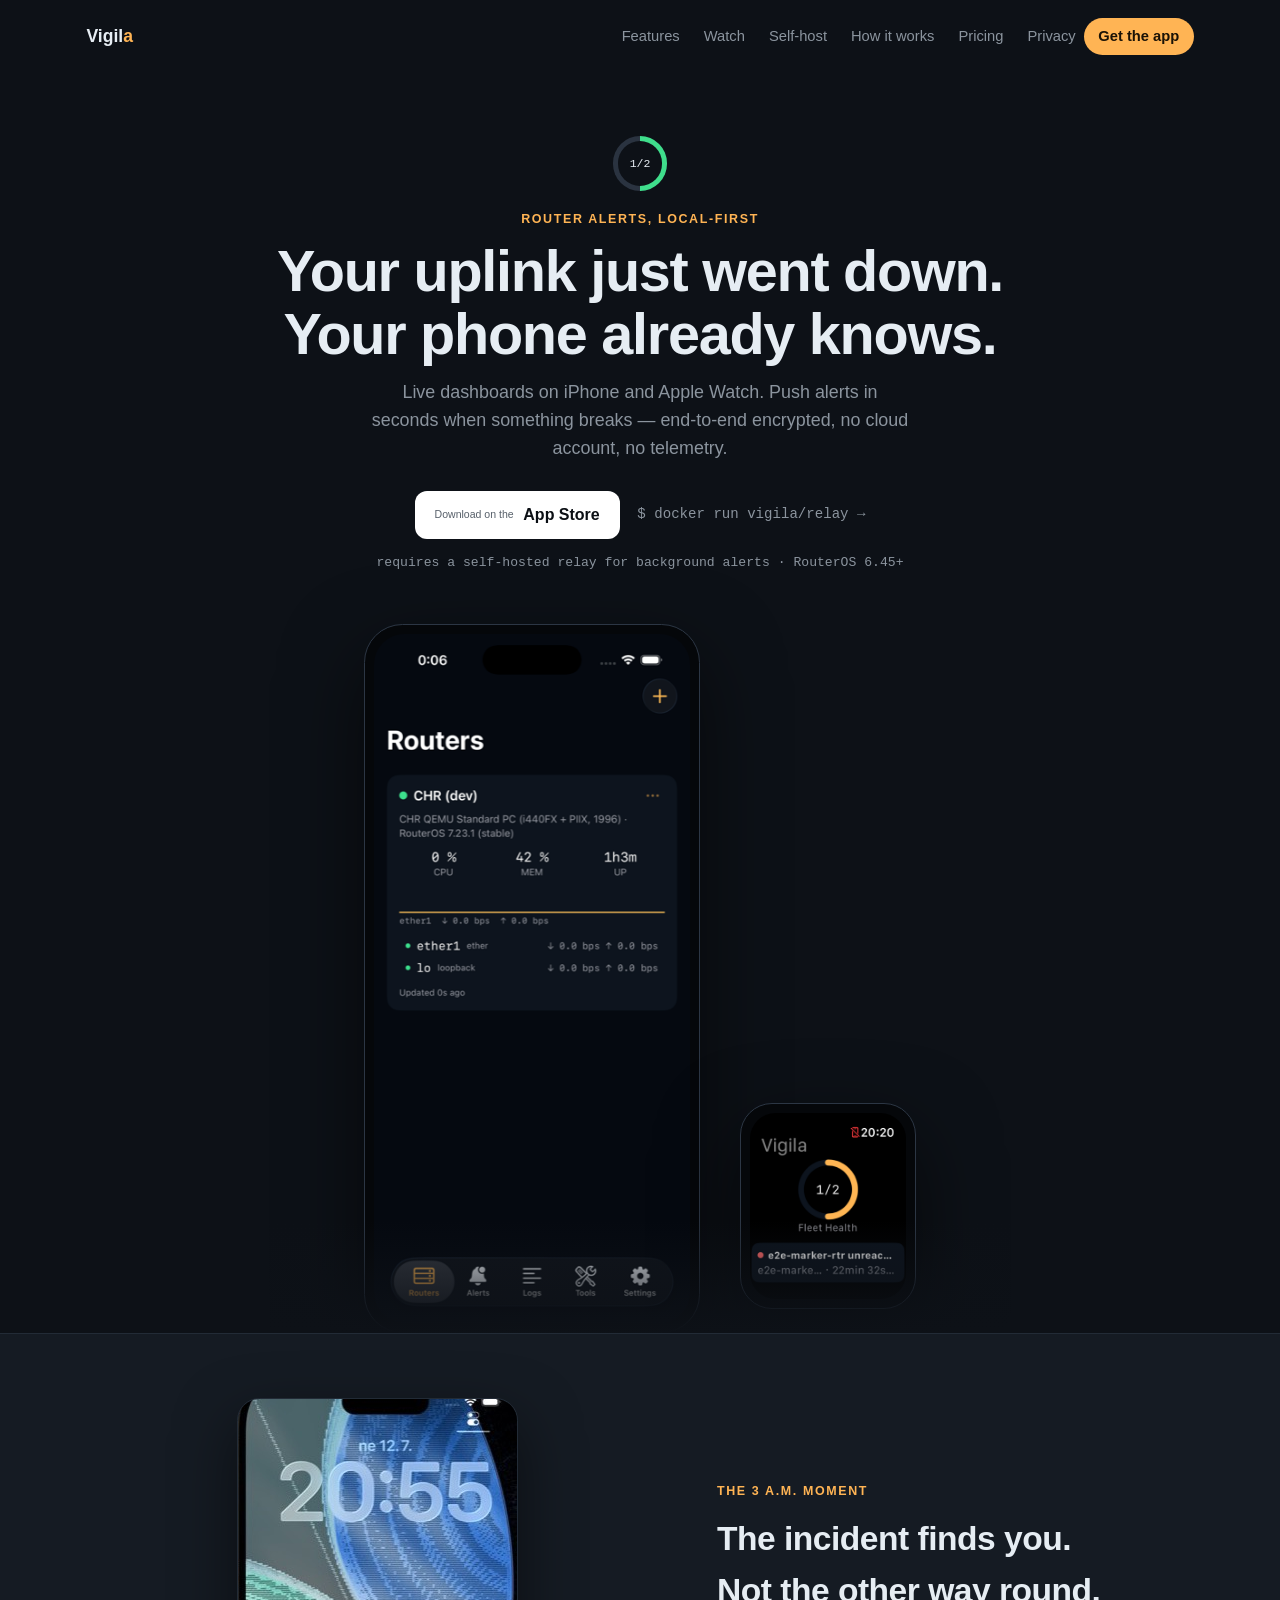
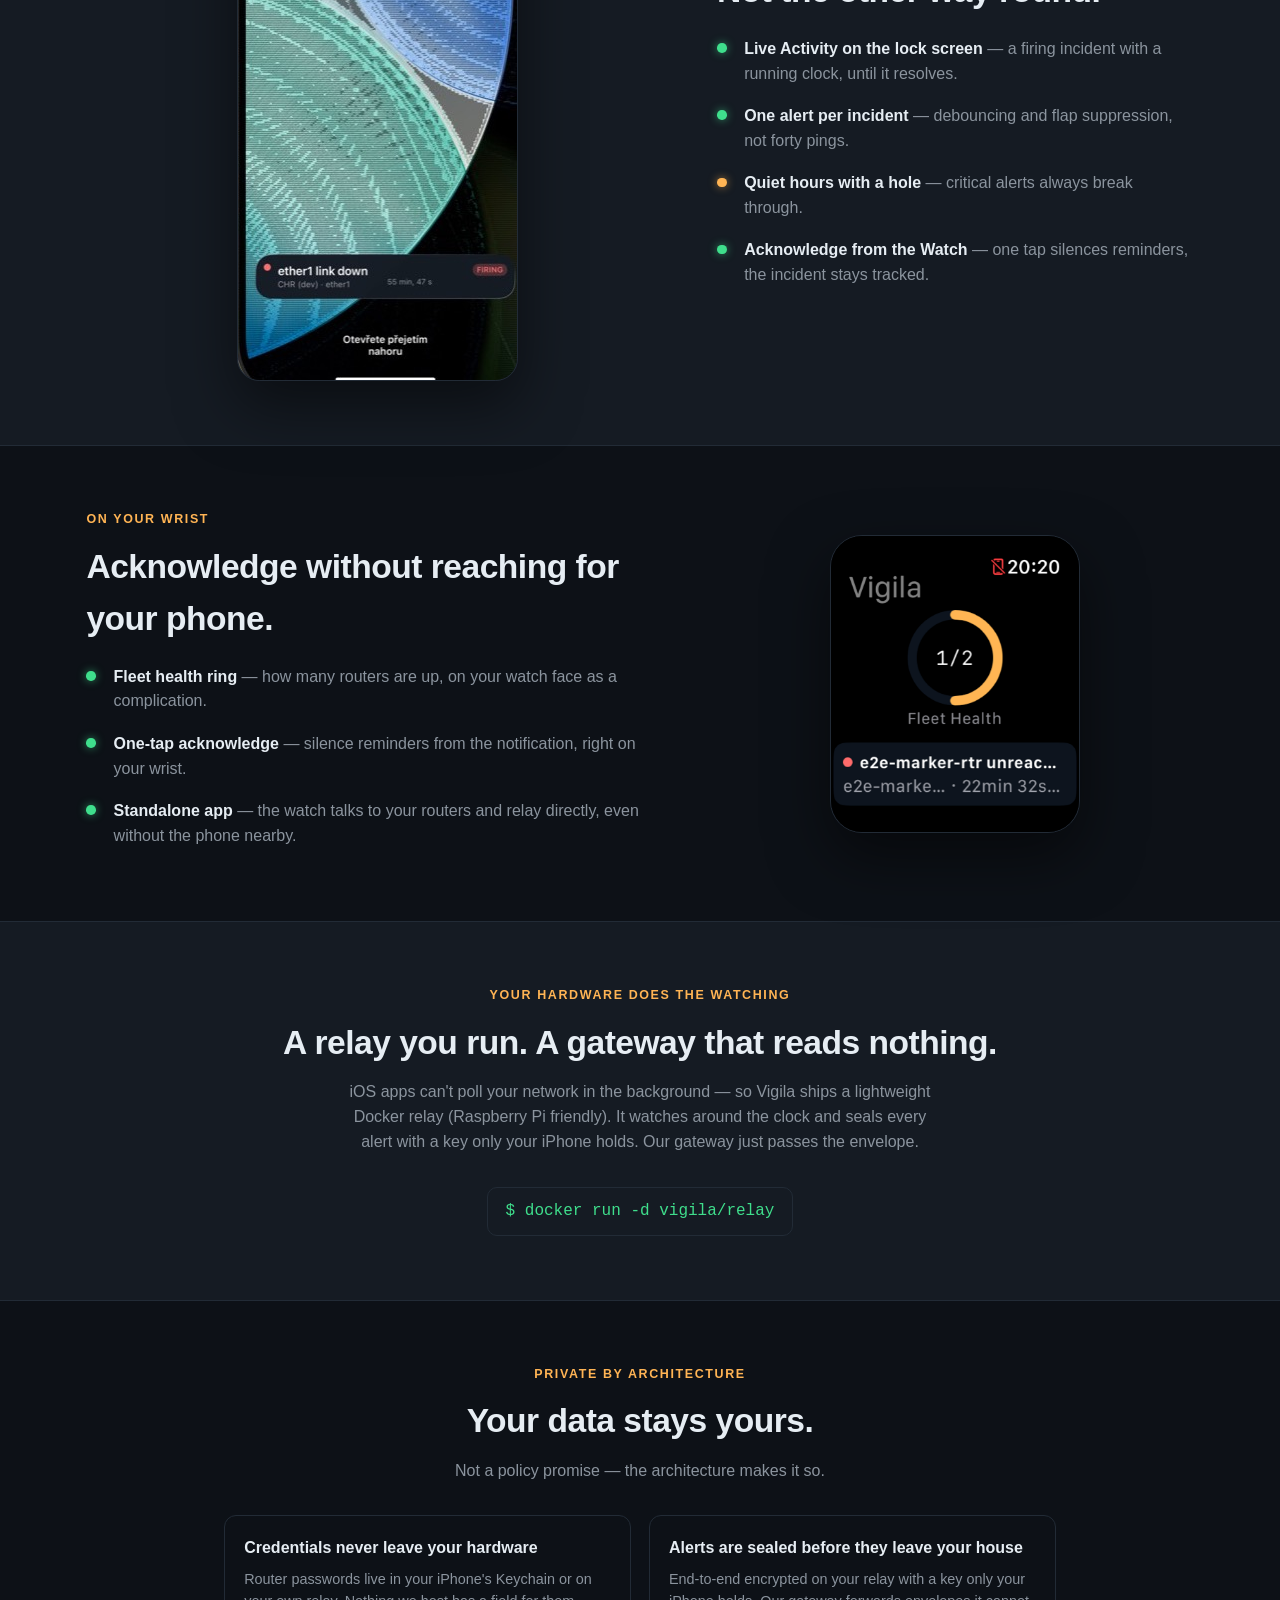
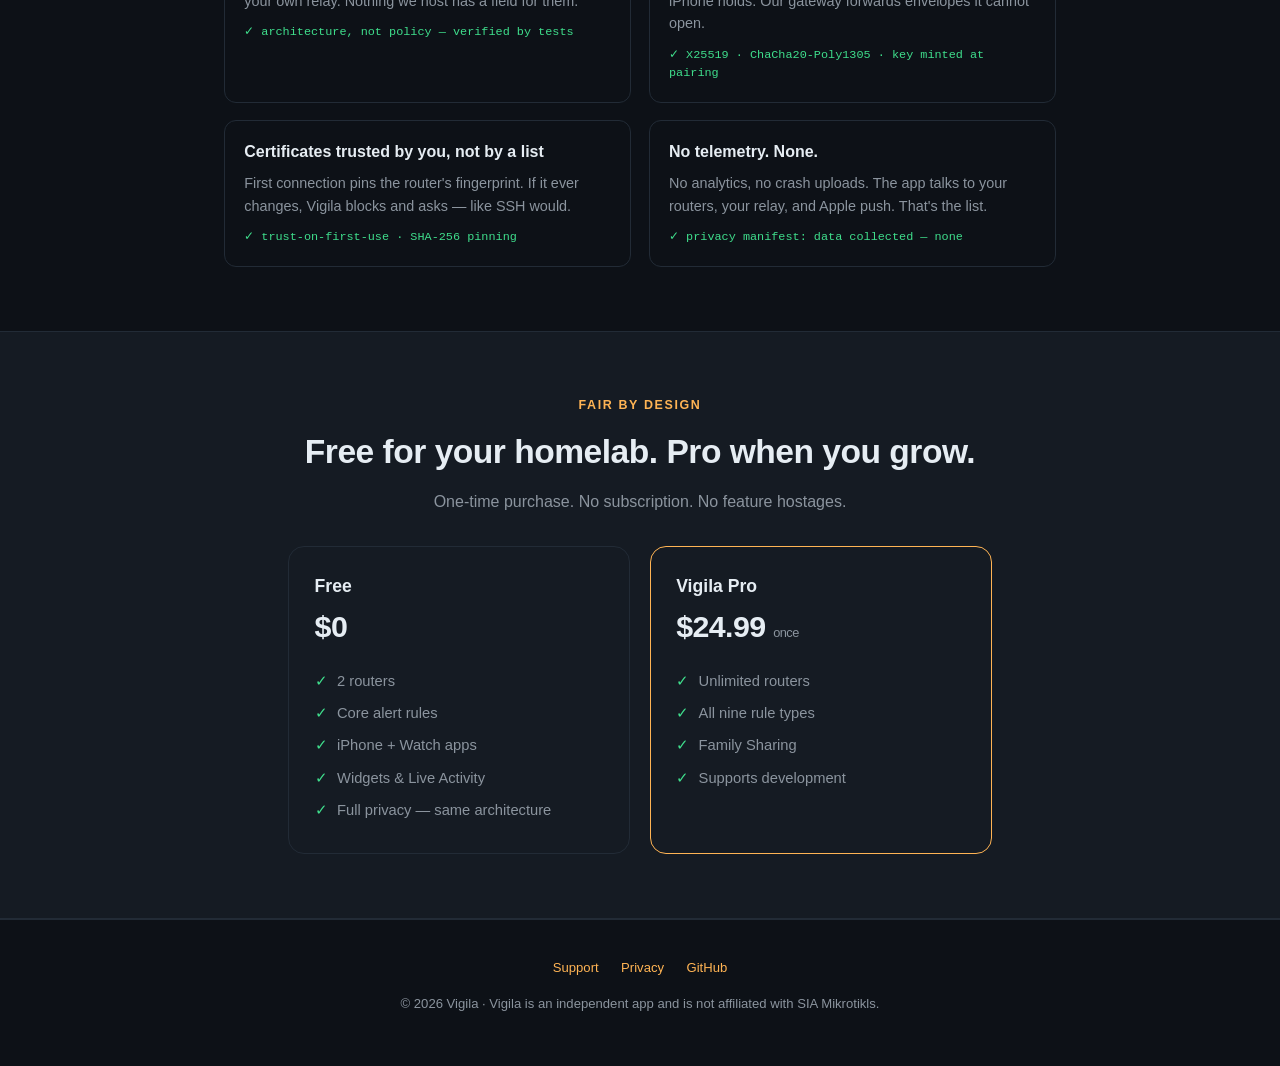
==== index.html @ 6fe2d250 "deploy: watch back in the hero stage Co-Authored-By: Claude Fable 5 <noreply@anthropic.com>" ====
<!DOCTYPE html><html lang="en" data-astro-cid-lcdefpme><head><meta charset="utf-8"><meta name="viewport" content="width=device-width, initial-scale=1"><title>Vigila — Router alerts, local-first</title><meta name="description" content="Reliable, end-to-end encrypted push alerts for RouterOS networks. No cloud account, no telemetry. Live dashboards on iPhone and Apple Watch."><meta name="robots" content="noindex"><link rel="stylesheet" href="/_astro/index.D-e7XP7o.css"></head><body data-astro-cid-lcdefpme><div class="wrap" data-astro-cid-lcdefpme><nav data-astro-cid-lcdefpme><span class="brand" data-astro-cid-lcdefpme>Vigil<i data-astro-cid-lcdefpme>a</i></span><div class="links" data-astro-cid-lcdefpme><a href="#glance" data-astro-cid-lcdefpme>Features</a><a href="#watch" data-astro-cid-lcdefpme>Watch</a><a href="#relay" data-astro-cid-lcdefpme>Self-host</a><a href="/how-it-works" data-astro-cid-lcdefpme>How it works</a><a href="#pricing" data-astro-cid-lcdefpme>Pricing</a><a href="/privacy" data-astro-cid-lcdefpme>Privacy</a></div>&nbsp;&nbsp;<a class="get" href="#" data-astro-cid-lcdefpme>Get the app</a></nav></div><header data-astro-cid-lcdefpme><div class="wrap" data-astro-cid-lcdefpme><div class="ring" aria-hidden="true" data-astro-cid-lcdefpme><span data-astro-cid-lcdefpme>1/2</span></div><p class="eyebrow" data-astro-cid-lcdefpme>Router alerts, local-first</p><h1 data-astro-cid-lcdefpme>Your uplink just went down.<br data-astro-cid-lcdefpme>Your phone already knows.</h1><p class="sub" data-astro-cid-lcdefpme>Live dashboards on iPhone and Apple Watch. Push alerts in seconds when something breaks — end-to-end encrypted, no cloud account, no telemetry.</p><div class="ctas" data-astro-cid-lcdefpme><a class="store" href="#" data-astro-cid-lcdefpme><small data-astro-cid-lcdefpme>Download on the</small> App Store</a><a class="dockercta" href="#relay" data-astro-cid-lcdefpme>$ docker run vigila/relay →</a></div><span class="subnote" data-astro-cid-lcdefpme>requires a self-hosted relay for background alerts · RouterOS 6.45+</span></div><div class="stage" data-astro-cid-lcdefpme><div class="device iphone" data-astro-cid-lcdefpme><img alt="Vigila dashboard on iPhone — live interfaces, traffic sparkline, one router down" src="/img/dashboard.png" data-astro-cid-lcdefpme></div><div class="device watchd" data-astro-cid-lcdefpme><img alt="Vigila on Apple Watch — fleet health ring showing 1 of 2 routers healthy" src="/img/watch.png" data-astro-cid-lcdefpme></div><div class="fade" data-astro-cid-lcdefpme></div></div></header><section class="alt" id="glance" data-astro-cid-lcdefpme><div class="wrap duo" data-astro-cid-lcdefpme><div class="shot lockshot" data-astro-cid-lcdefpme><img alt="Lock screen with a live Vigila incident: ether1 link down, FIRING, 55 minutes" src="/img/lockscreen.jpg" data-astro-cid-lcdefpme></div><div data-astro-cid-lcdefpme><p class="eyebrow" data-astro-cid-lcdefpme>the 3 a.m. moment</p><h2 data-astro-cid-lcdefpme>The incident finds you.<br data-astro-cid-lcdefpme>Not the other way round.</h2><ul class="feat" data-astro-cid-lcdefpme><li data-astro-cid-lcdefpme><b data-astro-cid-lcdefpme>Live Activity on the lock screen</b> — a firing incident with a running clock, until it resolves.</li><li data-astro-cid-lcdefpme><b data-astro-cid-lcdefpme>One alert per incident</b> — debouncing and flap suppression, not forty pings.</li><li class="warn" data-astro-cid-lcdefpme><b data-astro-cid-lcdefpme>Quiet hours with a hole</b> — critical alerts always break through.</li><li data-astro-cid-lcdefpme><b data-astro-cid-lcdefpme>Acknowledge from the Watch</b> — one tap silences reminders, the incident stays tracked.</li></ul></div></div></section><section id="watch" data-astro-cid-lcdefpme><div class="wrap duo" data-astro-cid-lcdefpme><div data-astro-cid-lcdefpme><p class="eyebrow" data-astro-cid-lcdefpme>on your wrist</p><h2 data-astro-cid-lcdefpme>Acknowledge without reaching for your phone.</h2><ul class="feat" data-astro-cid-lcdefpme><li data-astro-cid-lcdefpme><b data-astro-cid-lcdefpme>Fleet health ring</b> — how many routers are up, on your watch face as a complication.</li><li data-astro-cid-lcdefpme><b data-astro-cid-lcdefpme>One-tap acknowledge</b> — silence reminders from the notification, right on your wrist.</li><li data-astro-cid-lcdefpme><b data-astro-cid-lcdefpme>Standalone app</b> — the watch talks to your routers and relay directly, even without the phone nearby.</li></ul></div><div class="shot watchside" data-astro-cid-lcdefpme><span class="frame" style="border-radius:2rem" data-astro-cid-lcdefpme><img alt="Vigila on Apple Watch — fleet health ring showing 1 of 2 routers healthy" style="border-radius:1.6rem" src="/img/watch.png" data-astro-cid-lcdefpme></span></div></div></section><section class="alt" id="relay" data-astro-cid-lcdefpme><div class="wrap center" data-astro-cid-lcdefpme><p class="eyebrow" data-astro-cid-lcdefpme>your hardware does the watching</p><h2 data-astro-cid-lcdefpme>A relay you run. A gateway that reads nothing.</h2><p class="lead" style="margin-inline:auto" data-astro-cid-lcdefpme>iOS apps can't poll your network in the background — so Vigila ships a lightweight Docker relay (Raspberry Pi friendly). It watches around the clock and seals every alert with a key only your iPhone holds. Our gateway just passes the envelope.</p><code style="font-family:var(--mono);background:var(--panel);border:1px solid var(--line);
      border-radius:10px;padding:.7rem 1.1rem;display:inline-block;color:var(--ok)" data-astro-cid-lcdefpme>$ docker run -d vigila/relay</code></div></section><section id="privacy" data-astro-cid-lcdefpme><div class="wrap" data-astro-cid-lcdefpme><div class="center" data-astro-cid-lcdefpme><p class="eyebrow" data-astro-cid-lcdefpme>private by architecture</p><h2 data-astro-cid-lcdefpme>Your data stays yours.</h2><p class="lead" style="margin-inline:auto" data-astro-cid-lcdefpme>Not a policy promise — the architecture makes it so.</p></div><div class="privgrid" data-astro-cid-lcdefpme><div class="pcard" data-astro-cid-lcdefpme><h3 data-astro-cid-lcdefpme>Credentials never leave your hardware</h3><p data-astro-cid-lcdefpme>Router passwords live in your iPhone's Keychain or on your own relay. Nothing we host has a field for them.</p><span class="proof" data-astro-cid-lcdefpme>architecture, not policy — verified by tests</span></div><div class="pcard" data-astro-cid-lcdefpme><h3 data-astro-cid-lcdefpme>Alerts are sealed before they leave your house</h3><p data-astro-cid-lcdefpme>End-to-end encrypted on your relay with a key only your iPhone holds. Our gateway forwards envelopes it cannot open.</p><span class="proof" data-astro-cid-lcdefpme>X25519 · ChaCha20-Poly1305 · key minted at pairing</span></div><div class="pcard" data-astro-cid-lcdefpme><h3 data-astro-cid-lcdefpme>Certificates trusted by you, not by a list</h3><p data-astro-cid-lcdefpme>First connection pins the router's fingerprint. If it ever changes, Vigila blocks and asks — like SSH would.</p><span class="proof" data-astro-cid-lcdefpme>trust-on-first-use · SHA-256 pinning</span></div><div class="pcard" data-astro-cid-lcdefpme><h3 data-astro-cid-lcdefpme>No telemetry. None.</h3><p data-astro-cid-lcdefpme>No analytics, no crash uploads. The app talks to your routers, your relay, and Apple push. That's the list.</p><span class="proof" data-astro-cid-lcdefpme>privacy manifest: data collected — none</span></div></div></div></section><section class="alt" id="pricing" data-astro-cid-lcdefpme><div class="wrap" data-astro-cid-lcdefpme><div class="center" data-astro-cid-lcdefpme><p class="eyebrow" data-astro-cid-lcdefpme>fair by design</p><h2 data-astro-cid-lcdefpme>Free for your homelab. Pro when you grow.</h2><p class="lead" style="margin-inline:auto" data-astro-cid-lcdefpme>One-time purchase. No subscription. No feature hostages.</p></div><div class="pricing" data-astro-cid-lcdefpme><div class="plan" data-astro-cid-lcdefpme><h3 data-astro-cid-lcdefpme>Free</h3><div class="price" data-astro-cid-lcdefpme>$0</div><ul data-astro-cid-lcdefpme><li data-astro-cid-lcdefpme>2 routers</li><li data-astro-cid-lcdefpme>Core alert rules</li><li data-astro-cid-lcdefpme>iPhone + Watch apps</li><li data-astro-cid-lcdefpme>Widgets &amp; Live Activity</li><li data-astro-cid-lcdefpme>Full privacy — same architecture</li></ul></div><div class="plan pro" data-astro-cid-lcdefpme><h3 data-astro-cid-lcdefpme>Vigila Pro</h3><div class="price" data-astro-cid-lcdefpme>$24.99 <small data-astro-cid-lcdefpme>once</small></div><ul data-astro-cid-lcdefpme><li data-astro-cid-lcdefpme>Unlimited routers</li><li data-astro-cid-lcdefpme>All nine rule types</li><li data-astro-cid-lcdefpme>Family Sharing</li><li data-astro-cid-lcdefpme>Supports development</li></ul></div></div></div></section><footer data-astro-cid-lcdefpme><div class="links" data-astro-cid-lcdefpme><a href="#" data-astro-cid-lcdefpme>Support</a><a href="#" data-astro-cid-lcdefpme>Privacy</a><a href="#" data-astro-cid-lcdefpme>GitHub</a></div><div class="wrap" data-astro-cid-lcdefpme>© 2026 Vigila · Vigila is an independent app and is not affiliated with SIA Mikrotikls.</div></footer></body></html>
---- _astro/index.D-e7XP7o.css ----
:root{--bg:#0d1117;--panel:#151b23;--line:#222b36;--accent:#ffb454;--ok:#3fde8c;--down:#ff6b6b;--text:#e6edf3;--muted:#8b949e;--sans:-apple-system,BlinkMacSystemFont,"SF Pro Display","SF Pro Text",Inter,sans-serif;--mono:ui-monospace,"SF Mono",Menlo,monospace}[data-astro-cid-lcdefpme]{box-sizing:border-box}html,body{margin:0}body{background:var(--bg);color:var(--text);font-family:var(--sans);line-height:1.55}a[data-astro-cid-lcdefpme]{color:var(--accent);text-decoration:none}a[data-astro-cid-lcdefpme]:hover{text-decoration:underline}[data-astro-cid-lcdefpme]:focus-visible{outline:2px solid var(--accent);outline-offset:3px;border-radius:6px}.wrap[data-astro-cid-lcdefpme]{max-width:72rem;margin:0 auto;padding:0 1.4rem}nav[data-astro-cid-lcdefpme]{align-items:center;padding:1.1rem 0;font-size:.92rem;display:flex}nav[data-astro-cid-lcdefpme] .brand[data-astro-cid-lcdefpme]{font-size:1.1rem;font-weight:700}nav[data-astro-cid-lcdefpme] .brand[data-astro-cid-lcdefpme] i[data-astro-cid-lcdefpme]{color:var(--accent);font-style:normal}nav[data-astro-cid-lcdefpme] .links[data-astro-cid-lcdefpme]{gap:1.5rem;margin-left:auto;display:flex}nav[data-astro-cid-lcdefpme] .links[data-astro-cid-lcdefpme] a[data-astro-cid-lcdefpme]{color:var(--muted)}nav[data-astro-cid-lcdefpme] .links[data-astro-cid-lcdefpme] a[data-astro-cid-lcdefpme]:hover{color:var(--text)}nav[data-astro-cid-lcdefpme] .get[data-astro-cid-lcdefpme]{background:var(--accent);color:#1a1206;border-radius:999px;padding:.45rem .9rem;font-weight:650}nav[data-astro-cid-lcdefpme] .get[data-astro-cid-lcdefpme]:hover{filter:brightness(1.06);text-decoration:none}header[data-astro-cid-lcdefpme]{text-align:center;padding:4rem 0 0;overflow:hidden}.ring[data-astro-cid-lcdefpme]{background:conic-gradient(var(--ok) 0 180deg,#2a3340 180deg 360deg);border-radius:50%;place-items:center;width:3.4rem;height:3.4rem;margin-bottom:1.2rem;display:inline-grid;position:relative}.ring[data-astro-cid-lcdefpme]:before{content:"";background:var(--bg);border-radius:50%;position:absolute;inset:5px}.ring[data-astro-cid-lcdefpme] span[data-astro-cid-lcdefpme]{font-family:var(--mono);color:var(--text);font-size:.72rem;position:relative}h1[data-astro-cid-lcdefpme]{letter-spacing:-.022em;margin:0 0 .9rem;font-size:clamp(2.3rem,5.5vw,3.6rem);font-weight:760;line-height:1.08}.sub[data-astro-cid-lcdefpme]{color:var(--muted);max-width:34rem;margin:0 auto 1.8rem;font-size:1.12rem}.store[data-astro-cid-lcdefpme]{color:#0b0f14;background:#fff;border-radius:12px;align-items:center;gap:.6rem;padding:.7rem 1.25rem;font-weight:650;display:inline-flex}.store[data-astro-cid-lcdefpme]:hover{filter:brightness(.95);text-decoration:none}.store[data-astro-cid-lcdefpme] small[data-astro-cid-lcdefpme]{color:#57606a;text-align:left;font-size:.66rem;font-weight:500;line-height:1.1;display:block}.subnote[data-astro-cid-lcdefpme]{color:var(--muted);font-size:.82rem;font-family:var(--mono);margin-top:.9rem;display:block}.stage[data-astro-cid-lcdefpme]{justify-content:center;align-items:flex-end;gap:2.5rem;max-width:58rem;margin:3.2rem auto 0;padding-bottom:0;display:flex;position:relative}.device[data-astro-cid-lcdefpme]{background:#05070a;border:1px solid #2c3644;border-radius:2.4rem;padding:.55rem;box-shadow:0 30px 80px #0000008c}.device[data-astro-cid-lcdefpme] img[data-astro-cid-lcdefpme]{border-radius:1.9rem;max-width:100%;height:auto;display:block}.iphone[data-astro-cid-lcdefpme]{width:min(21rem,58vw)}.watchd[data-astro-cid-lcdefpme]{border-radius:2rem;width:min(11rem,30vw);margin-bottom:1.5rem}.watchd[data-astro-cid-lcdefpme] img[data-astro-cid-lcdefpme]{border-radius:1.6rem}.fade[data-astro-cid-lcdefpme]{background:linear-gradient(transparent,var(--bg));pointer-events:none;height:7rem;position:absolute;inset:auto 0 0}section[data-astro-cid-lcdefpme]{padding:4rem 0}section[data-astro-cid-lcdefpme].alt{background:var(--panel);border-block:1px solid var(--line)}.eyebrow[data-astro-cid-lcdefpme]{letter-spacing:.13em;text-transform:uppercase;color:var(--accent);margin:0 0 .7rem;font-size:.78rem;font-weight:700}h2[data-astro-cid-lcdefpme]{letter-spacing:-.015em;margin:0 0 .7rem;font-size:clamp(1.5rem,3vw,2.1rem);font-weight:720}.lead[data-astro-cid-lcdefpme]{color:var(--muted);max-width:38rem;margin:0 0 2rem}.duo[data-astro-cid-lcdefpme]{grid-template-columns:1.1fr .9fr;align-items:center;gap:3rem;display:grid}.duo[data-astro-cid-lcdefpme] .shot[data-astro-cid-lcdefpme]{border:1px solid var(--line);border-radius:1.4rem;overflow:hidden;box-shadow:0 24px 60px #00000080}.duo[data-astro-cid-lcdefpme] .shot[data-astro-cid-lcdefpme] img[data-astro-cid-lcdefpme]{width:100%;height:auto;display:block}ul[data-astro-cid-lcdefpme].feat{margin:0;padding:0;list-style:none}ul[data-astro-cid-lcdefpme].feat li[data-astro-cid-lcdefpme]{color:var(--muted);padding:.55rem 0 .55rem 1.7rem;position:relative}ul[data-astro-cid-lcdefpme].feat li[data-astro-cid-lcdefpme] b[data-astro-cid-lcdefpme]{color:var(--text);font-weight:620}ul[data-astro-cid-lcdefpme].feat li[data-astro-cid-lcdefpme]:before{content:"";background:var(--ok);border-radius:50%;width:.6rem;height:.6rem;position:absolute;top:.95rem;left:0;box-shadow:0 0 8px #3fde8c99}ul[data-astro-cid-lcdefpme].feat li[data-astro-cid-lcdefpme].warn:before{background:var(--accent);box-shadow:0 0 8px #ffb45499}.pricing[data-astro-cid-lcdefpme]{grid-template-columns:1fr 1fr;gap:1.2rem;max-width:44rem;margin:0 auto;display:grid}.plan[data-astro-cid-lcdefpme]{background:var(--panel);border:1px solid var(--line);border-radius:16px;padding:1.6rem}.plan[data-astro-cid-lcdefpme].pro{border-color:var(--accent)}.plan[data-astro-cid-lcdefpme] h3[data-astro-cid-lcdefpme]{margin:0 0 .2rem;font-size:1.1rem}.plan[data-astro-cid-lcdefpme] .price[data-astro-cid-lcdefpme]{letter-spacing:-.02em;margin:.2rem 0 .9rem;font-size:1.9rem;font-weight:760}.plan[data-astro-cid-lcdefpme] .price[data-astro-cid-lcdefpme] small[data-astro-cid-lcdefpme]{color:var(--muted);font-size:.8rem;font-weight:500}.plan[data-astro-cid-lcdefpme] ul[data-astro-cid-lcdefpme]{color:var(--muted);margin:0;padding:0;font-size:.92rem;list-style:none}.plan[data-astro-cid-lcdefpme] li[data-astro-cid-lcdefpme]{padding:.3rem 0 .3rem 1.4rem;position:relative}.plan[data-astro-cid-lcdefpme] li[data-astro-cid-lcdefpme]:before{content:"✓";color:var(--ok);position:absolute;left:0}.center[data-astro-cid-lcdefpme]{text-align:center}.ctas[data-astro-cid-lcdefpme]{flex-wrap:wrap;justify-content:center;align-items:center;gap:1.1rem;display:flex}.dockercta[data-astro-cid-lcdefpme]{font-family:var(--mono);color:var(--muted);font-size:.88rem}.dockercta[data-astro-cid-lcdefpme]:hover{color:var(--text);text-decoration:none}.duo[data-astro-cid-lcdefpme] .shot[data-astro-cid-lcdefpme].lockshot{max-width:300px;margin:0 auto}.duo[data-astro-cid-lcdefpme] .shot[data-astro-cid-lcdefpme].watchside{border-radius:2rem;max-width:250px;margin:0 auto}.privgrid[data-astro-cid-lcdefpme]{grid-template-columns:repeat(2,1fr);gap:1.1rem;max-width:52rem;margin:2rem auto 0;display:grid}.pcard[data-astro-cid-lcdefpme]{background:var(--bg);border:1px solid var(--line);border-radius:12px;padding:1.2rem}.pcard[data-astro-cid-lcdefpme] h3[data-astro-cid-lcdefpme]{margin:0 0 .45rem;font-size:1rem}.pcard[data-astro-cid-lcdefpme] p[data-astro-cid-lcdefpme]{color:var(--muted);margin:0;font-size:.9rem}.pcard[data-astro-cid-lcdefpme] .proof[data-astro-cid-lcdefpme]{font-family:var(--mono);color:var(--ok);margin-top:.7rem;font-size:.74rem;display:block}.pcard[data-astro-cid-lcdefpme] .proof[data-astro-cid-lcdefpme]:before{content:"✓ "}footer[data-astro-cid-lcdefpme]{color:var(--muted);border-top:1px solid var(--line);padding:2.4rem 0 3.2rem;font-size:.82rem}footer[data-astro-cid-lcdefpme] .links[data-astro-cid-lcdefpme]{justify-content:center;gap:1.4rem;margin-bottom:1rem;display:flex}footer[data-astro-cid-lcdefpme]{text-align:center}@media (width<=56rem){.duo[data-astro-cid-lcdefpme]{grid-template-columns:1fr}.stage[data-astro-cid-lcdefpme]{gap:1.2rem}.pricing[data-astro-cid-lcdefpme],.privgrid[data-astro-cid-lcdefpme]{grid-template-columns:1fr}}
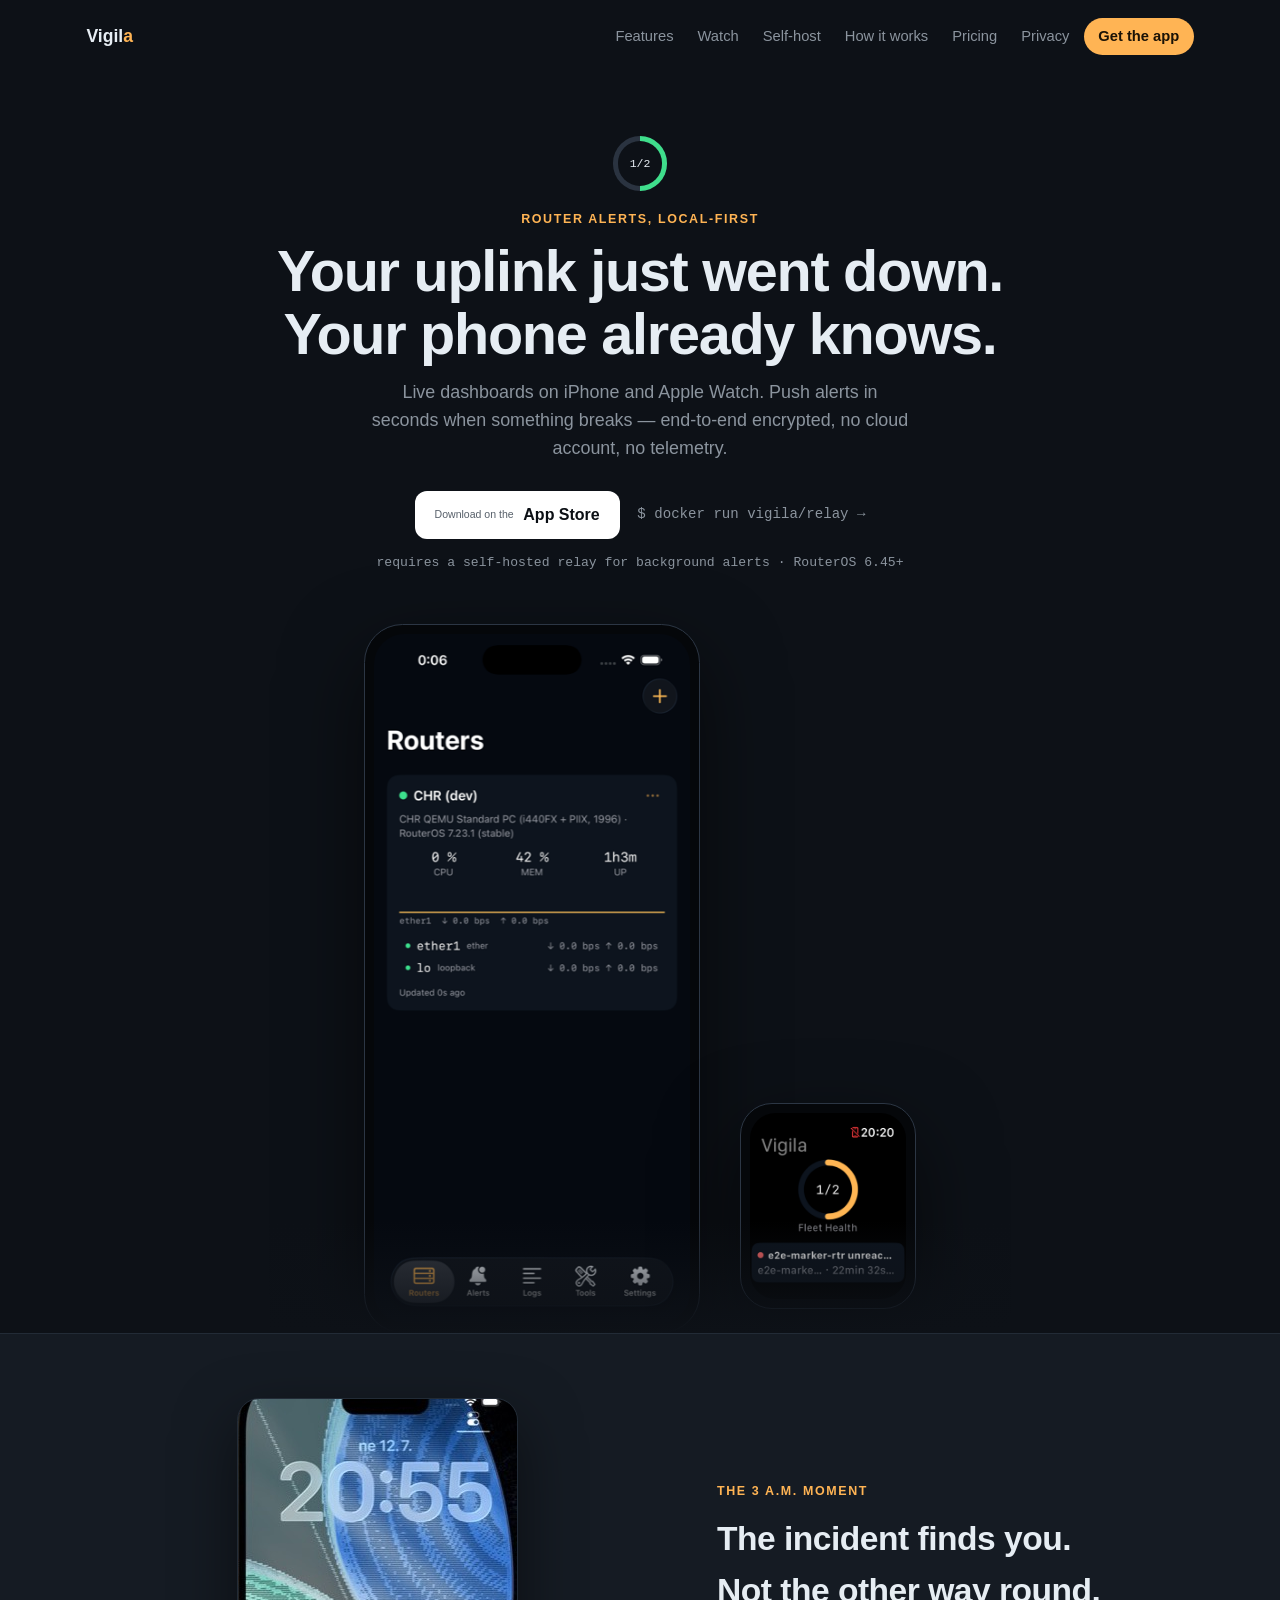
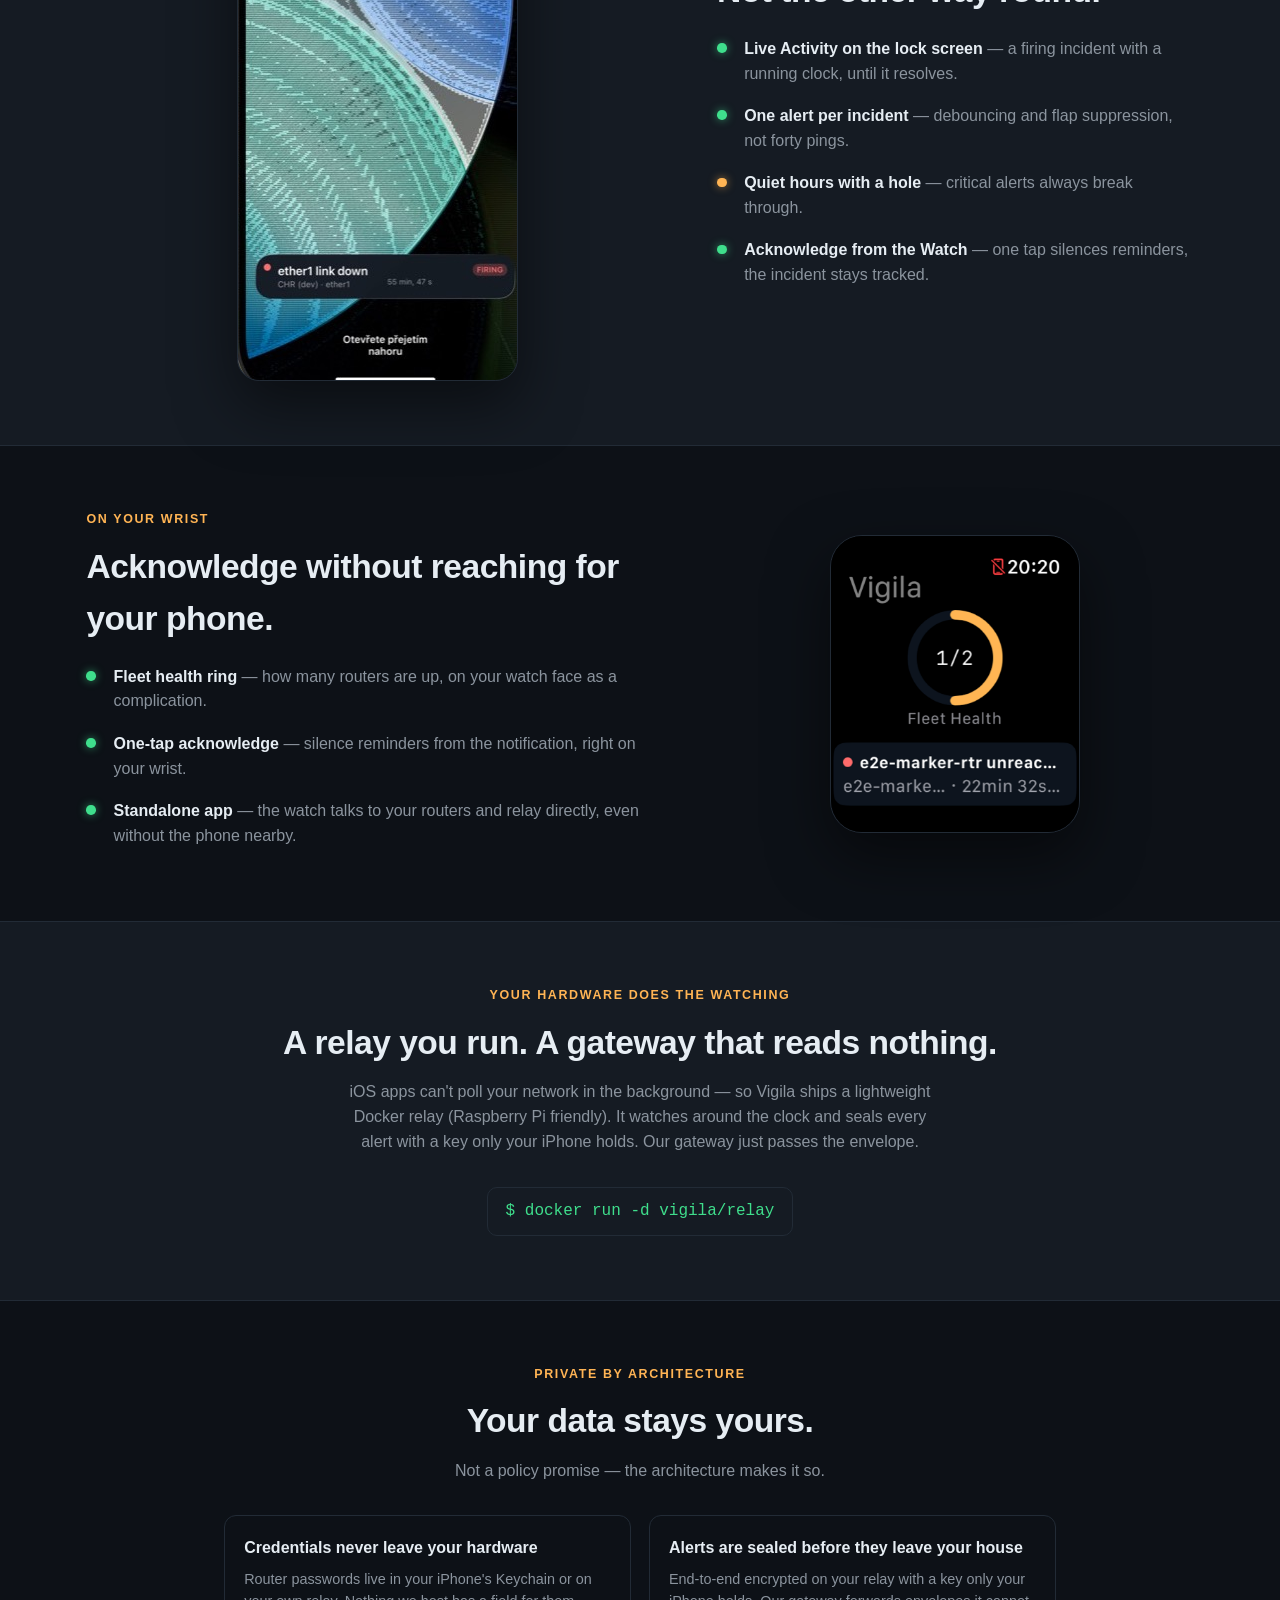
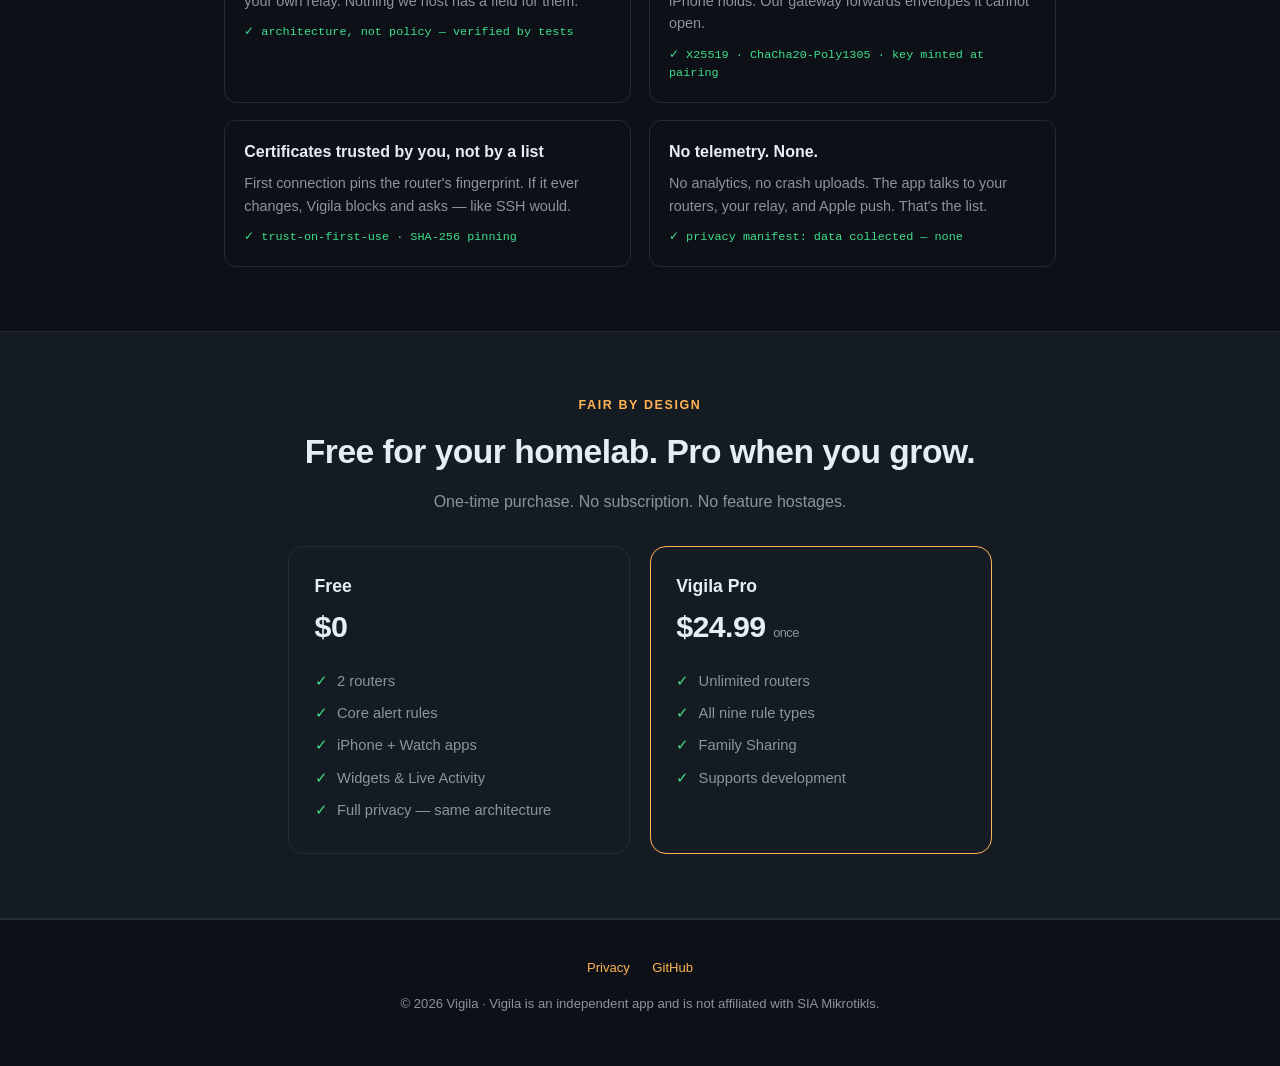
==== commit 7e89b5a9: "deploy: truthful privacy wording + nav/footer fixes (P0)" ====
--- a/index.html
+++ b/index.html
@@ -1,2 +1,2 @@
-<!DOCTYPE html><html lang="en" data-astro-cid-lcdefpme><head><meta charset="utf-8"><meta name="viewport" content="width=device-width, initial-scale=1"><title>Vigila — Router alerts, local-first</title><meta name="description" content="Reliable, end-to-end encrypted push alerts for RouterOS networks. No cloud account, no telemetry. Live dashboards on iPhone and Apple Watch."><meta name="robots" content="noindex"><link rel="stylesheet" href="/_astro/index.D-e7XP7o.css"></head><body data-astro-cid-lcdefpme><div class="wrap" data-astro-cid-lcdefpme><nav data-astro-cid-lcdefpme><span class="brand" data-astro-cid-lcdefpme>Vigil<i data-astro-cid-lcdefpme>a</i></span><div class="links" data-astro-cid-lcdefpme><a href="#glance" data-astro-cid-lcdefpme>Features</a><a href="#watch" data-astro-cid-lcdefpme>Watch</a><a href="#relay" data-astro-cid-lcdefpme>Self-host</a><a href="/how-it-works" data-astro-cid-lcdefpme>How it works</a><a href="#pricing" data-astro-cid-lcdefpme>Pricing</a><a href="/privacy" data-astro-cid-lcdefpme>Privacy</a></div>&nbsp;&nbsp;<a class="get" href="#" data-astro-cid-lcdefpme>Get the app</a></nav></div><header data-astro-cid-lcdefpme><div class="wrap" data-astro-cid-lcdefpme><div class="ring" aria-hidden="true" data-astro-cid-lcdefpme><span data-astro-cid-lcdefpme>1/2</span></div><p class="eyebrow" data-astro-cid-lcdefpme>Router alerts, local-first</p><h1 data-astro-cid-lcdefpme>Your uplink just went down.<br data-astro-cid-lcdefpme>Your phone already knows.</h1><p class="sub" data-astro-cid-lcdefpme>Live dashboards on iPhone and Apple Watch. Push alerts in seconds when something breaks — end-to-end encrypted, no cloud account, no telemetry.</p><div class="ctas" data-astro-cid-lcdefpme><a class="store" href="#" data-astro-cid-lcdefpme><small data-astro-cid-lcdefpme>Download on the</small> App Store</a><a class="dockercta" href="#relay" data-astro-cid-lcdefpme>$ docker run vigila/relay →</a></div><span class="subnote" data-astro-cid-lcdefpme>requires a self-hosted relay for background alerts · RouterOS 6.45+</span></div><div class="stage" data-astro-cid-lcdefpme><div class="device iphone" data-astro-cid-lcdefpme><img alt="Vigila dashboard on iPhone — live interfaces, traffic sparkline, one router down" src="/img/dashboard.png" data-astro-cid-lcdefpme></div><div class="device watchd" data-astro-cid-lcdefpme><img alt="Vigila on Apple Watch — fleet health ring showing 1 of 2 routers healthy" src="/img/watch.png" data-astro-cid-lcdefpme></div><div class="fade" data-astro-cid-lcdefpme></div></div></header><section class="alt" id="glance" data-astro-cid-lcdefpme><div class="wrap duo" data-astro-cid-lcdefpme><div class="shot lockshot" data-astro-cid-lcdefpme><img alt="Lock screen with a live Vigila incident: ether1 link down, FIRING, 55 minutes" src="/img/lockscreen.jpg" data-astro-cid-lcdefpme></div><div data-astro-cid-lcdefpme><p class="eyebrow" data-astro-cid-lcdefpme>the 3 a.m. moment</p><h2 data-astro-cid-lcdefpme>The incident finds you.<br data-astro-cid-lcdefpme>Not the other way round.</h2><ul class="feat" data-astro-cid-lcdefpme><li data-astro-cid-lcdefpme><b data-astro-cid-lcdefpme>Live Activity on the lock screen</b> — a firing incident with a running clock, until it resolves.</li><li data-astro-cid-lcdefpme><b data-astro-cid-lcdefpme>One alert per incident</b> — debouncing and flap suppression, not forty pings.</li><li class="warn" data-astro-cid-lcdefpme><b data-astro-cid-lcdefpme>Quiet hours with a hole</b> — critical alerts always break through.</li><li data-astro-cid-lcdefpme><b data-astro-cid-lcdefpme>Acknowledge from the Watch</b> — one tap silences reminders, the incident stays tracked.</li></ul></div></div></section><section id="watch" data-astro-cid-lcdefpme><div class="wrap duo" data-astro-cid-lcdefpme><div data-astro-cid-lcdefpme><p class="eyebrow" data-astro-cid-lcdefpme>on your wrist</p><h2 data-astro-cid-lcdefpme>Acknowledge without reaching for your phone.</h2><ul class="feat" data-astro-cid-lcdefpme><li data-astro-cid-lcdefpme><b data-astro-cid-lcdefpme>Fleet health ring</b> — how many routers are up, on your watch face as a complication.</li><li data-astro-cid-lcdefpme><b data-astro-cid-lcdefpme>One-tap acknowledge</b> — silence reminders from the notification, right on your wrist.</li><li data-astro-cid-lcdefpme><b data-astro-cid-lcdefpme>Standalone app</b> — the watch talks to your routers and relay directly, even without the phone nearby.</li></ul></div><div class="shot watchside" data-astro-cid-lcdefpme><span class="frame" style="border-radius:2rem" data-astro-cid-lcdefpme><img alt="Vigila on Apple Watch — fleet health ring showing 1 of 2 routers healthy" style="border-radius:1.6rem" src="/img/watch.png" data-astro-cid-lcdefpme></span></div></div></section><section class="alt" id="relay" data-astro-cid-lcdefpme><div class="wrap center" data-astro-cid-lcdefpme><p class="eyebrow" data-astro-cid-lcdefpme>your hardware does the watching</p><h2 data-astro-cid-lcdefpme>A relay you run. A gateway that reads nothing.</h2><p class="lead" style="margin-inline:auto" data-astro-cid-lcdefpme>iOS apps can't poll your network in the background — so Vigila ships a lightweight Docker relay (Raspberry Pi friendly). It watches around the clock and seals every alert with a key only your iPhone holds. Our gateway just passes the envelope.</p><code style="font-family:var(--mono);background:var(--panel);border:1px solid var(--line);
-      border-radius:10px;padding:.7rem 1.1rem;display:inline-block;color:var(--ok)" data-astro-cid-lcdefpme>$ docker run -d vigila/relay</code></div></section><section id="privacy" data-astro-cid-lcdefpme><div class="wrap" data-astro-cid-lcdefpme><div class="center" data-astro-cid-lcdefpme><p class="eyebrow" data-astro-cid-lcdefpme>private by architecture</p><h2 data-astro-cid-lcdefpme>Your data stays yours.</h2><p class="lead" style="margin-inline:auto" data-astro-cid-lcdefpme>Not a policy promise — the architecture makes it so.</p></div><div class="privgrid" data-astro-cid-lcdefpme><div class="pcard" data-astro-cid-lcdefpme><h3 data-astro-cid-lcdefpme>Credentials never leave your hardware</h3><p data-astro-cid-lcdefpme>Router passwords live in your iPhone's Keychain or on your own relay. Nothing we host has a field for them.</p><span class="proof" data-astro-cid-lcdefpme>architecture, not policy — verified by tests</span></div><div class="pcard" data-astro-cid-lcdefpme><h3 data-astro-cid-lcdefpme>Alerts are sealed before they leave your house</h3><p data-astro-cid-lcdefpme>End-to-end encrypted on your relay with a key only your iPhone holds. Our gateway forwards envelopes it cannot open.</p><span class="proof" data-astro-cid-lcdefpme>X25519 · ChaCha20-Poly1305 · key minted at pairing</span></div><div class="pcard" data-astro-cid-lcdefpme><h3 data-astro-cid-lcdefpme>Certificates trusted by you, not by a list</h3><p data-astro-cid-lcdefpme>First connection pins the router's fingerprint. If it ever changes, Vigila blocks and asks — like SSH would.</p><span class="proof" data-astro-cid-lcdefpme>trust-on-first-use · SHA-256 pinning</span></div><div class="pcard" data-astro-cid-lcdefpme><h3 data-astro-cid-lcdefpme>No telemetry. None.</h3><p data-astro-cid-lcdefpme>No analytics, no crash uploads. The app talks to your routers, your relay, and Apple push. That's the list.</p><span class="proof" data-astro-cid-lcdefpme>privacy manifest: data collected — none</span></div></div></div></section><section class="alt" id="pricing" data-astro-cid-lcdefpme><div class="wrap" data-astro-cid-lcdefpme><div class="center" data-astro-cid-lcdefpme><p class="eyebrow" data-astro-cid-lcdefpme>fair by design</p><h2 data-astro-cid-lcdefpme>Free for your homelab. Pro when you grow.</h2><p class="lead" style="margin-inline:auto" data-astro-cid-lcdefpme>One-time purchase. No subscription. No feature hostages.</p></div><div class="pricing" data-astro-cid-lcdefpme><div class="plan" data-astro-cid-lcdefpme><h3 data-astro-cid-lcdefpme>Free</h3><div class="price" data-astro-cid-lcdefpme>$0</div><ul data-astro-cid-lcdefpme><li data-astro-cid-lcdefpme>2 routers</li><li data-astro-cid-lcdefpme>Core alert rules</li><li data-astro-cid-lcdefpme>iPhone + Watch apps</li><li data-astro-cid-lcdefpme>Widgets &amp; Live Activity</li><li data-astro-cid-lcdefpme>Full privacy — same architecture</li></ul></div><div class="plan pro" data-astro-cid-lcdefpme><h3 data-astro-cid-lcdefpme>Vigila Pro</h3><div class="price" data-astro-cid-lcdefpme>$24.99 <small data-astro-cid-lcdefpme>once</small></div><ul data-astro-cid-lcdefpme><li data-astro-cid-lcdefpme>Unlimited routers</li><li data-astro-cid-lcdefpme>All nine rule types</li><li data-astro-cid-lcdefpme>Family Sharing</li><li data-astro-cid-lcdefpme>Supports development</li></ul></div></div></div></section><footer data-astro-cid-lcdefpme><div class="links" data-astro-cid-lcdefpme><a href="#" data-astro-cid-lcdefpme>Support</a><a href="#" data-astro-cid-lcdefpme>Privacy</a><a href="#" data-astro-cid-lcdefpme>GitHub</a></div><div class="wrap" data-astro-cid-lcdefpme>© 2026 Vigila · Vigila is an independent app and is not affiliated with SIA Mikrotikls.</div></footer></body></html>+<!DOCTYPE html><html lang="en" data-astro-cid-lcdefpme><head><meta charset="utf-8"><meta name="viewport" content="width=device-width, initial-scale=1"><title>Vigila — Router alerts, local-first</title><meta name="description" content="Reliable, end-to-end encrypted push alerts for RouterOS networks. No cloud account, no telemetry. Live dashboards on iPhone and Apple Watch."><meta name="robots" content="noindex"><link rel="stylesheet" href="/_astro/index.CgvI9ZZH.css"></head><body data-astro-cid-lcdefpme><div class="wrap" data-astro-cid-lcdefpme><nav data-astro-cid-lcdefpme><span class="brand" data-astro-cid-lcdefpme>Vigil<i data-astro-cid-lcdefpme>a</i></span><div class="links" data-astro-cid-lcdefpme><a href="#glance" data-astro-cid-lcdefpme>Features</a><a href="#watch" data-astro-cid-lcdefpme>Watch</a><a href="#relay" data-astro-cid-lcdefpme>Self-host</a><a href="/how-it-works" data-astro-cid-lcdefpme>How it works</a><a href="#pricing" data-astro-cid-lcdefpme>Pricing</a><a href="/privacy" data-astro-cid-lcdefpme>Privacy</a></div><a class="get" href="#" data-astro-cid-lcdefpme>Get the app</a></nav></div><header data-astro-cid-lcdefpme><div class="wrap" data-astro-cid-lcdefpme><div class="ring" aria-hidden="true" data-astro-cid-lcdefpme><span data-astro-cid-lcdefpme>1/2</span></div><p class="eyebrow" data-astro-cid-lcdefpme>Router alerts, local-first</p><h1 data-astro-cid-lcdefpme>Your uplink just went down.<br data-astro-cid-lcdefpme>Your phone already knows.</h1><p class="sub" data-astro-cid-lcdefpme>Live dashboards on iPhone and Apple Watch. Push alerts in seconds when something breaks — end-to-end encrypted, no cloud account, no telemetry.</p><div class="ctas" data-astro-cid-lcdefpme><a class="store" href="#" data-astro-cid-lcdefpme><small data-astro-cid-lcdefpme>Download on the</small> App Store</a><a class="dockercta" href="#relay" data-astro-cid-lcdefpme>$ docker run vigila/relay →</a></div><span class="subnote" data-astro-cid-lcdefpme>requires a self-hosted relay for background alerts · RouterOS 6.45+</span></div><div class="stage" data-astro-cid-lcdefpme><div class="device iphone" data-astro-cid-lcdefpme><img alt="Vigila dashboard on iPhone — live interfaces, traffic sparkline, one router down" src="/img/dashboard.png" data-astro-cid-lcdefpme></div><div class="device watchd" data-astro-cid-lcdefpme><img alt="Vigila on Apple Watch — fleet health ring showing 1 of 2 routers healthy" src="/img/watch.png" data-astro-cid-lcdefpme></div><div class="fade" data-astro-cid-lcdefpme></div></div></header><section class="alt" id="glance" data-astro-cid-lcdefpme><div class="wrap duo" data-astro-cid-lcdefpme><div class="shot lockshot" data-astro-cid-lcdefpme><img alt="Lock screen with a live Vigila incident: ether1 link down, FIRING, 55 minutes" src="/img/lockscreen.jpg" data-astro-cid-lcdefpme></div><div data-astro-cid-lcdefpme><p class="eyebrow" data-astro-cid-lcdefpme>the 3 a.m. moment</p><h2 data-astro-cid-lcdefpme>The incident finds you.<br data-astro-cid-lcdefpme>Not the other way round.</h2><ul class="feat" data-astro-cid-lcdefpme><li data-astro-cid-lcdefpme><b data-astro-cid-lcdefpme>Live Activity on the lock screen</b> — a firing incident with a running clock, until it resolves.</li><li data-astro-cid-lcdefpme><b data-astro-cid-lcdefpme>One alert per incident</b> — debouncing and flap suppression, not forty pings.</li><li class="warn" data-astro-cid-lcdefpme><b data-astro-cid-lcdefpme>Quiet hours with a hole</b> — critical alerts always break through.</li><li data-astro-cid-lcdefpme><b data-astro-cid-lcdefpme>Acknowledge from the Watch</b> — one tap silences reminders, the incident stays tracked.</li></ul></div></div></section><section id="watch" data-astro-cid-lcdefpme><div class="wrap duo" data-astro-cid-lcdefpme><div data-astro-cid-lcdefpme><p class="eyebrow" data-astro-cid-lcdefpme>on your wrist</p><h2 data-astro-cid-lcdefpme>Acknowledge without reaching for your phone.</h2><ul class="feat" data-astro-cid-lcdefpme><li data-astro-cid-lcdefpme><b data-astro-cid-lcdefpme>Fleet health ring</b> — how many routers are up, on your watch face as a complication.</li><li data-astro-cid-lcdefpme><b data-astro-cid-lcdefpme>One-tap acknowledge</b> — silence reminders from the notification, right on your wrist.</li><li data-astro-cid-lcdefpme><b data-astro-cid-lcdefpme>Standalone app</b> — the watch talks to your routers and relay directly, even without the phone nearby.</li></ul></div><div class="shot watchside" data-astro-cid-lcdefpme><span class="frame" style="border-radius:2rem" data-astro-cid-lcdefpme><img alt="Vigila on Apple Watch — fleet health ring showing 1 of 2 routers healthy" style="border-radius:1.6rem" src="/img/watch.png" data-astro-cid-lcdefpme></span></div></div></section><section class="alt" id="relay" data-astro-cid-lcdefpme><div class="wrap center" data-astro-cid-lcdefpme><p class="eyebrow" data-astro-cid-lcdefpme>your hardware does the watching</p><h2 data-astro-cid-lcdefpme>A relay you run. A gateway that reads nothing.</h2><p class="lead" style="margin-inline:auto" data-astro-cid-lcdefpme>iOS apps can't poll your network in the background — so Vigila ships a lightweight Docker relay (Raspberry Pi friendly). It watches around the clock and seals every alert with a key only your iPhone holds. Our gateway just passes the envelope.</p><code style="font-family:var(--mono);background:var(--panel);border:1px solid var(--line);
+      border-radius:10px;padding:.7rem 1.1rem;display:inline-block;color:var(--ok)" data-astro-cid-lcdefpme>$ docker run -d vigila/relay</code></div></section><section id="privacy" data-astro-cid-lcdefpme><div class="wrap" data-astro-cid-lcdefpme><div class="center" data-astro-cid-lcdefpme><p class="eyebrow" data-astro-cid-lcdefpme>private by architecture</p><h2 data-astro-cid-lcdefpme>Your data stays yours.</h2><p class="lead" style="margin-inline:auto" data-astro-cid-lcdefpme>Not a policy promise — the architecture makes it so.</p></div><div class="privgrid" data-astro-cid-lcdefpme><div class="pcard" data-astro-cid-lcdefpme><h3 data-astro-cid-lcdefpme>Credentials never leave your hardware</h3><p data-astro-cid-lcdefpme>Router passwords live in your iPhone's Keychain or on your own relay. Nothing we host has a field for them.</p><span class="proof" data-astro-cid-lcdefpme>architecture, not policy — verified by tests</span></div><div class="pcard" data-astro-cid-lcdefpme><h3 data-astro-cid-lcdefpme>Alerts are sealed before they leave your house</h3><p data-astro-cid-lcdefpme>End-to-end encrypted on your relay with a key only your iPhone holds. Our gateway forwards envelopes it cannot open.</p><span class="proof" data-astro-cid-lcdefpme>X25519 · ChaCha20-Poly1305 · key minted at pairing</span></div><div class="pcard" data-astro-cid-lcdefpme><h3 data-astro-cid-lcdefpme>Certificates trusted by you, not by a list</h3><p data-astro-cid-lcdefpme>First connection pins the router's fingerprint. If it ever changes, Vigila blocks and asks — like SSH would.</p><span class="proof" data-astro-cid-lcdefpme>trust-on-first-use · SHA-256 pinning</span></div><div class="pcard" data-astro-cid-lcdefpme><h3 data-astro-cid-lcdefpme>No telemetry. None.</h3><p data-astro-cid-lcdefpme>No analytics, no crash uploads. The app talks to your routers, your relay, and Apple push. That's the list.</p><span class="proof" data-astro-cid-lcdefpme>privacy manifest: data collected — none</span></div></div></div></section><section class="alt" id="pricing" data-astro-cid-lcdefpme><div class="wrap" data-astro-cid-lcdefpme><div class="center" data-astro-cid-lcdefpme><p class="eyebrow" data-astro-cid-lcdefpme>fair by design</p><h2 data-astro-cid-lcdefpme>Free for your homelab. Pro when you grow.</h2><p class="lead" style="margin-inline:auto" data-astro-cid-lcdefpme>One-time purchase. No subscription. No feature hostages.</p></div><div class="pricing" data-astro-cid-lcdefpme><div class="plan" data-astro-cid-lcdefpme><h3 data-astro-cid-lcdefpme>Free</h3><div class="price" data-astro-cid-lcdefpme>$0</div><ul data-astro-cid-lcdefpme><li data-astro-cid-lcdefpme>2 routers</li><li data-astro-cid-lcdefpme>Core alert rules</li><li data-astro-cid-lcdefpme>iPhone + Watch apps</li><li data-astro-cid-lcdefpme>Widgets &amp; Live Activity</li><li data-astro-cid-lcdefpme>Full privacy — same architecture</li></ul></div><div class="plan pro" data-astro-cid-lcdefpme><h3 data-astro-cid-lcdefpme>Vigila Pro</h3><div class="price" data-astro-cid-lcdefpme>$24.99 <small data-astro-cid-lcdefpme>once</small></div><ul data-astro-cid-lcdefpme><li data-astro-cid-lcdefpme>Unlimited routers</li><li data-astro-cid-lcdefpme>All nine rule types</li><li data-astro-cid-lcdefpme>Family Sharing</li><li data-astro-cid-lcdefpme>Supports development</li></ul></div></div></div></section><footer data-astro-cid-lcdefpme><div class="links" data-astro-cid-lcdefpme><a href="/privacy" data-astro-cid-lcdefpme>Privacy</a><a href="https://github.com/vigila-eu" data-astro-cid-lcdefpme>GitHub</a></div><div class="wrap" data-astro-cid-lcdefpme>© 2026 Vigila · Vigila is an independent app and is not affiliated with SIA Mikrotikls.</div></footer></body></html>
--- a/_astro/index.CgvI9ZZH.css
+++ b/_astro/index.CgvI9ZZH.css
@@ -0,0 +1 @@
+:root{--bg:#0d1117;--panel:#151b23;--line:#222b36;--accent:#ffb454;--ok:#3fde8c;--down:#ff6b6b;--text:#e6edf3;--muted:#8b949e;--sans:-apple-system,BlinkMacSystemFont,"SF Pro Display","SF Pro Text",Inter,sans-serif;--mono:ui-monospace,"SF Mono",Menlo,monospace}[data-astro-cid-lcdefpme]{box-sizing:border-box}html,body{margin:0}body{background:var(--bg);color:var(--text);font-family:var(--sans);line-height:1.55}a[data-astro-cid-lcdefpme]{color:var(--accent);text-decoration:none}a[data-astro-cid-lcdefpme]:hover{text-decoration:underline}[data-astro-cid-lcdefpme]:focus-visible{outline:2px solid var(--accent);outline-offset:3px;border-radius:6px}.wrap[data-astro-cid-lcdefpme]{max-width:72rem;margin:0 auto;padding:0 1.4rem}nav[data-astro-cid-lcdefpme]{align-items:center;padding:1.1rem 0;font-size:.92rem;display:flex}nav[data-astro-cid-lcdefpme] .brand[data-astro-cid-lcdefpme]{font-size:1.1rem;font-weight:700}nav[data-astro-cid-lcdefpme] .brand[data-astro-cid-lcdefpme] i[data-astro-cid-lcdefpme]{color:var(--accent);font-style:normal}nav[data-astro-cid-lcdefpme] .links[data-astro-cid-lcdefpme]{flex-wrap:wrap;justify-content:flex-end;gap:1.5rem;margin-left:auto;display:flex}nav[data-astro-cid-lcdefpme] .links[data-astro-cid-lcdefpme] a[data-astro-cid-lcdefpme]{white-space:nowrap;color:var(--muted)}nav[data-astro-cid-lcdefpme] .links[data-astro-cid-lcdefpme] a[data-astro-cid-lcdefpme]:hover{color:var(--text)}nav[data-astro-cid-lcdefpme] .get[data-astro-cid-lcdefpme]{background:var(--accent);color:#1a1206;border-radius:999px;margin-left:.9rem;padding:.45rem .9rem;font-weight:650}nav[data-astro-cid-lcdefpme] .get[data-astro-cid-lcdefpme]:hover{filter:brightness(1.06);text-decoration:none}header[data-astro-cid-lcdefpme]{text-align:center;padding:4rem 0 0;overflow:hidden}.ring[data-astro-cid-lcdefpme]{background:conic-gradient(var(--ok) 0 180deg,#2a3340 180deg 360deg);border-radius:50%;place-items:center;width:3.4rem;height:3.4rem;margin-bottom:1.2rem;display:inline-grid;position:relative}.ring[data-astro-cid-lcdefpme]:before{content:"";background:var(--bg);border-radius:50%;position:absolute;inset:5px}.ring[data-astro-cid-lcdefpme] span[data-astro-cid-lcdefpme]{font-family:var(--mono);color:var(--text);font-size:.72rem;position:relative}h1[data-astro-cid-lcdefpme]{letter-spacing:-.022em;margin:0 0 .9rem;font-size:clamp(2.3rem,5.5vw,3.6rem);font-weight:760;line-height:1.08}.sub[data-astro-cid-lcdefpme]{color:var(--muted);max-width:34rem;margin:0 auto 1.8rem;font-size:1.12rem}.store[data-astro-cid-lcdefpme]{color:#0b0f14;background:#fff;border-radius:12px;align-items:center;gap:.6rem;padding:.7rem 1.25rem;font-weight:650;display:inline-flex}.store[data-astro-cid-lcdefpme]:hover{filter:brightness(.95);text-decoration:none}.store[data-astro-cid-lcdefpme] small[data-astro-cid-lcdefpme]{color:#57606a;text-align:left;font-size:.66rem;font-weight:500;line-height:1.1;display:block}.subnote[data-astro-cid-lcdefpme]{color:var(--muted);font-size:.82rem;font-family:var(--mono);margin-top:.9rem;display:block}.stage[data-astro-cid-lcdefpme]{justify-content:center;align-items:flex-end;gap:2.5rem;max-width:58rem;margin:3.2rem auto 0;padding-bottom:0;display:flex;position:relative}.device[data-astro-cid-lcdefpme]{background:#05070a;border:1px solid #2c3644;border-radius:2.4rem;padding:.55rem;box-shadow:0 30px 80px #0000008c}.device[data-astro-cid-lcdefpme] img[data-astro-cid-lcdefpme]{border-radius:1.9rem;max-width:100%;height:auto;display:block}.iphone[data-astro-cid-lcdefpme]{width:min(21rem,58vw)}.watchd[data-astro-cid-lcdefpme]{border-radius:2rem;width:min(11rem,30vw);margin-bottom:1.5rem}.watchd[data-astro-cid-lcdefpme] img[data-astro-cid-lcdefpme]{border-radius:1.6rem}.fade[data-astro-cid-lcdefpme]{background:linear-gradient(transparent,var(--bg));pointer-events:none;height:7rem;position:absolute;inset:auto 0 0}section[data-astro-cid-lcdefpme]{padding:4rem 0}section[data-astro-cid-lcdefpme].alt{background:var(--panel);border-block:1px solid var(--line)}.eyebrow[data-astro-cid-lcdefpme]{letter-spacing:.13em;text-transform:uppercase;color:var(--accent);margin:0 0 .7rem;font-size:.78rem;font-weight:700}h2[data-astro-cid-lcdefpme]{letter-spacing:-.015em;margin:0 0 .7rem;font-size:clamp(1.5rem,3vw,2.1rem);font-weight:720}.lead[data-astro-cid-lcdefpme]{color:var(--muted);max-width:38rem;margin:0 0 2rem}.duo[data-astro-cid-lcdefpme]{grid-template-columns:1.1fr .9fr;align-items:center;gap:3rem;display:grid}.duo[data-astro-cid-lcdefpme] .shot[data-astro-cid-lcdefpme]{border:1px solid var(--line);border-radius:1.4rem;overflow:hidden;box-shadow:0 24px 60px #00000080}.duo[data-astro-cid-lcdefpme] .shot[data-astro-cid-lcdefpme] img[data-astro-cid-lcdefpme]{width:100%;height:auto;display:block}ul[data-astro-cid-lcdefpme].feat{margin:0;padding:0;list-style:none}ul[data-astro-cid-lcdefpme].feat li[data-astro-cid-lcdefpme]{color:var(--muted);padding:.55rem 0 .55rem 1.7rem;position:relative}ul[data-astro-cid-lcdefpme].feat li[data-astro-cid-lcdefpme] b[data-astro-cid-lcdefpme]{color:var(--text);font-weight:620}ul[data-astro-cid-lcdefpme].feat li[data-astro-cid-lcdefpme]:before{content:"";background:var(--ok);border-radius:50%;width:.6rem;height:.6rem;position:absolute;top:.95rem;left:0;box-shadow:0 0 8px #3fde8c99}ul[data-astro-cid-lcdefpme].feat li[data-astro-cid-lcdefpme].warn:before{background:var(--accent);box-shadow:0 0 8px #ffb45499}.pricing[data-astro-cid-lcdefpme]{grid-template-columns:1fr 1fr;gap:1.2rem;max-width:44rem;margin:0 auto;display:grid}.plan[data-astro-cid-lcdefpme]{background:var(--panel);border:1px solid var(--line);border-radius:16px;padding:1.6rem}.plan[data-astro-cid-lcdefpme].pro{border-color:var(--accent)}.plan[data-astro-cid-lcdefpme] h3[data-astro-cid-lcdefpme]{margin:0 0 .2rem;font-size:1.1rem}.plan[data-astro-cid-lcdefpme] .price[data-astro-cid-lcdefpme]{letter-spacing:-.02em;margin:.2rem 0 .9rem;font-size:1.9rem;font-weight:760}.plan[data-astro-cid-lcdefpme] .price[data-astro-cid-lcdefpme] small[data-astro-cid-lcdefpme]{color:var(--muted);font-size:.8rem;font-weight:500}.plan[data-astro-cid-lcdefpme] ul[data-astro-cid-lcdefpme]{color:var(--muted);margin:0;padding:0;font-size:.92rem;list-style:none}.plan[data-astro-cid-lcdefpme] li[data-astro-cid-lcdefpme]{padding:.3rem 0 .3rem 1.4rem;position:relative}.plan[data-astro-cid-lcdefpme] li[data-astro-cid-lcdefpme]:before{content:"✓";color:var(--ok);position:absolute;left:0}.center[data-astro-cid-lcdefpme]{text-align:center}.ctas[data-astro-cid-lcdefpme]{flex-wrap:wrap;justify-content:center;align-items:center;gap:1.1rem;display:flex}.dockercta[data-astro-cid-lcdefpme]{font-family:var(--mono);color:var(--muted);font-size:.88rem}.dockercta[data-astro-cid-lcdefpme]:hover{color:var(--text);text-decoration:none}.duo[data-astro-cid-lcdefpme] .shot[data-astro-cid-lcdefpme].lockshot{max-width:300px;margin:0 auto}.duo[data-astro-cid-lcdefpme] .shot[data-astro-cid-lcdefpme].watchside{border-radius:2rem;max-width:250px;margin:0 auto}.privgrid[data-astro-cid-lcdefpme]{grid-template-columns:repeat(2,1fr);gap:1.1rem;max-width:52rem;margin:2rem auto 0;display:grid}.pcard[data-astro-cid-lcdefpme]{background:var(--bg);border:1px solid var(--line);border-radius:12px;padding:1.2rem}.pcard[data-astro-cid-lcdefpme] h3[data-astro-cid-lcdefpme]{margin:0 0 .45rem;font-size:1rem}.pcard[data-astro-cid-lcdefpme] p[data-astro-cid-lcdefpme]{color:var(--muted);margin:0;font-size:.9rem}.pcard[data-astro-cid-lcdefpme] .proof[data-astro-cid-lcdefpme]{font-family:var(--mono);color:var(--ok);margin-top:.7rem;font-size:.74rem;display:block}.pcard[data-astro-cid-lcdefpme] .proof[data-astro-cid-lcdefpme]:before{content:"✓ "}footer[data-astro-cid-lcdefpme]{color:var(--muted);border-top:1px solid var(--line);padding:2.4rem 0 3.2rem;font-size:.82rem}footer[data-astro-cid-lcdefpme] .links[data-astro-cid-lcdefpme]{justify-content:center;gap:1.4rem;margin-bottom:1rem;display:flex}footer[data-astro-cid-lcdefpme]{text-align:center}@media (width<=56rem){.duo[data-astro-cid-lcdefpme]{grid-template-columns:1fr}.stage[data-astro-cid-lcdefpme]{gap:1.2rem}.pricing[data-astro-cid-lcdefpme],.privgrid[data-astro-cid-lcdefpme]{grid-template-columns:1fr}}
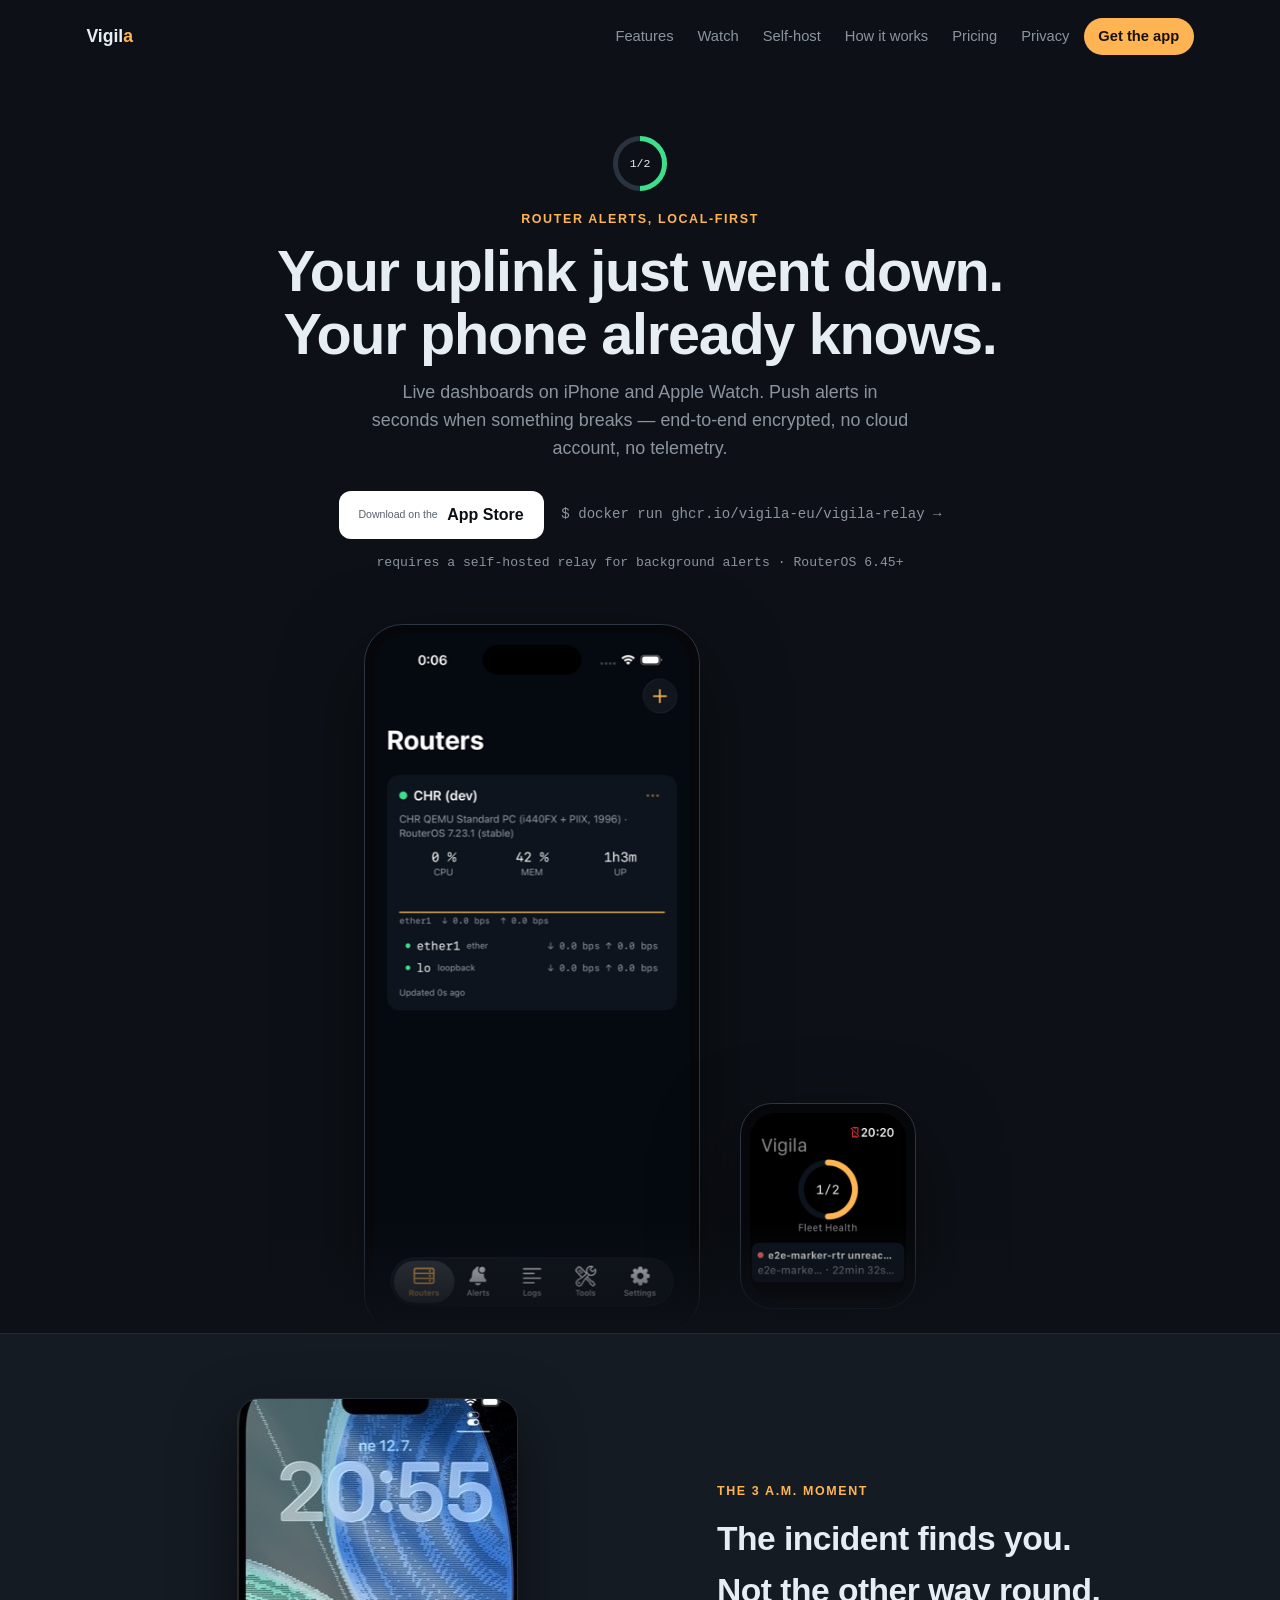
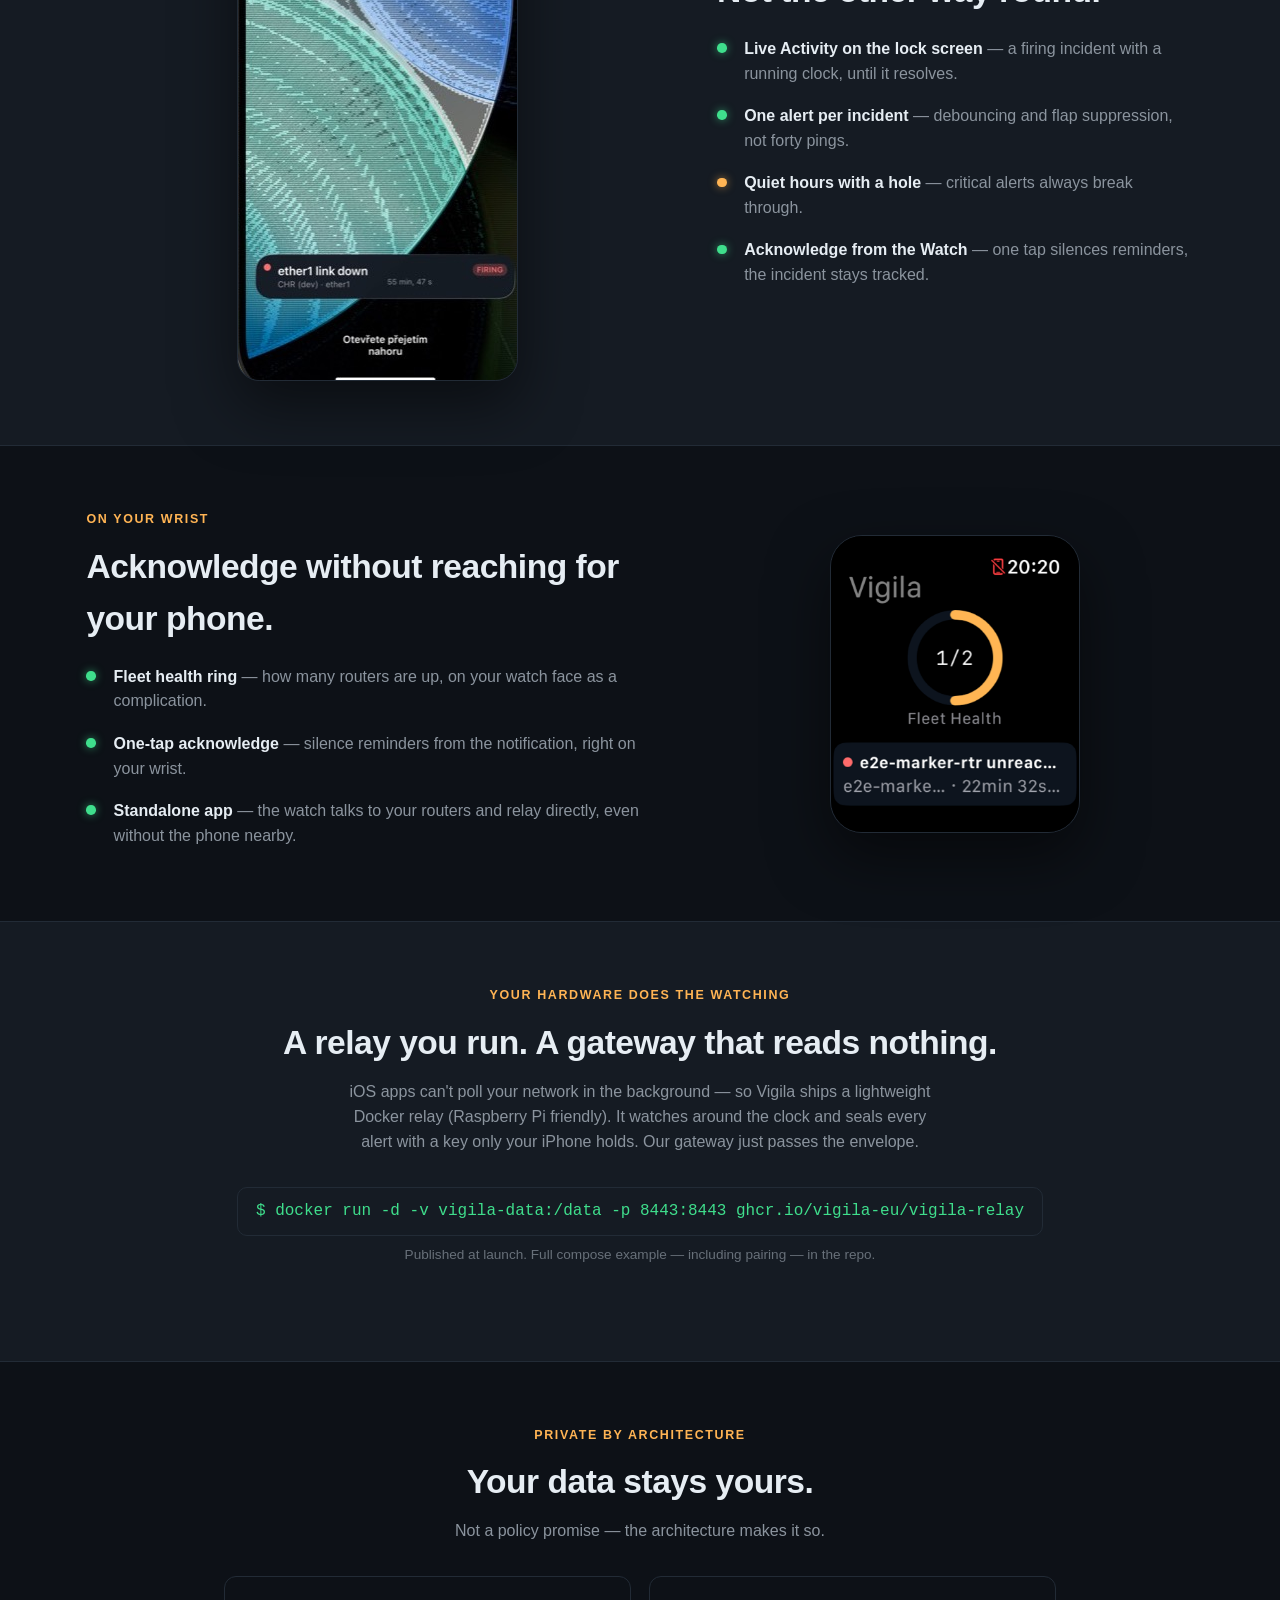
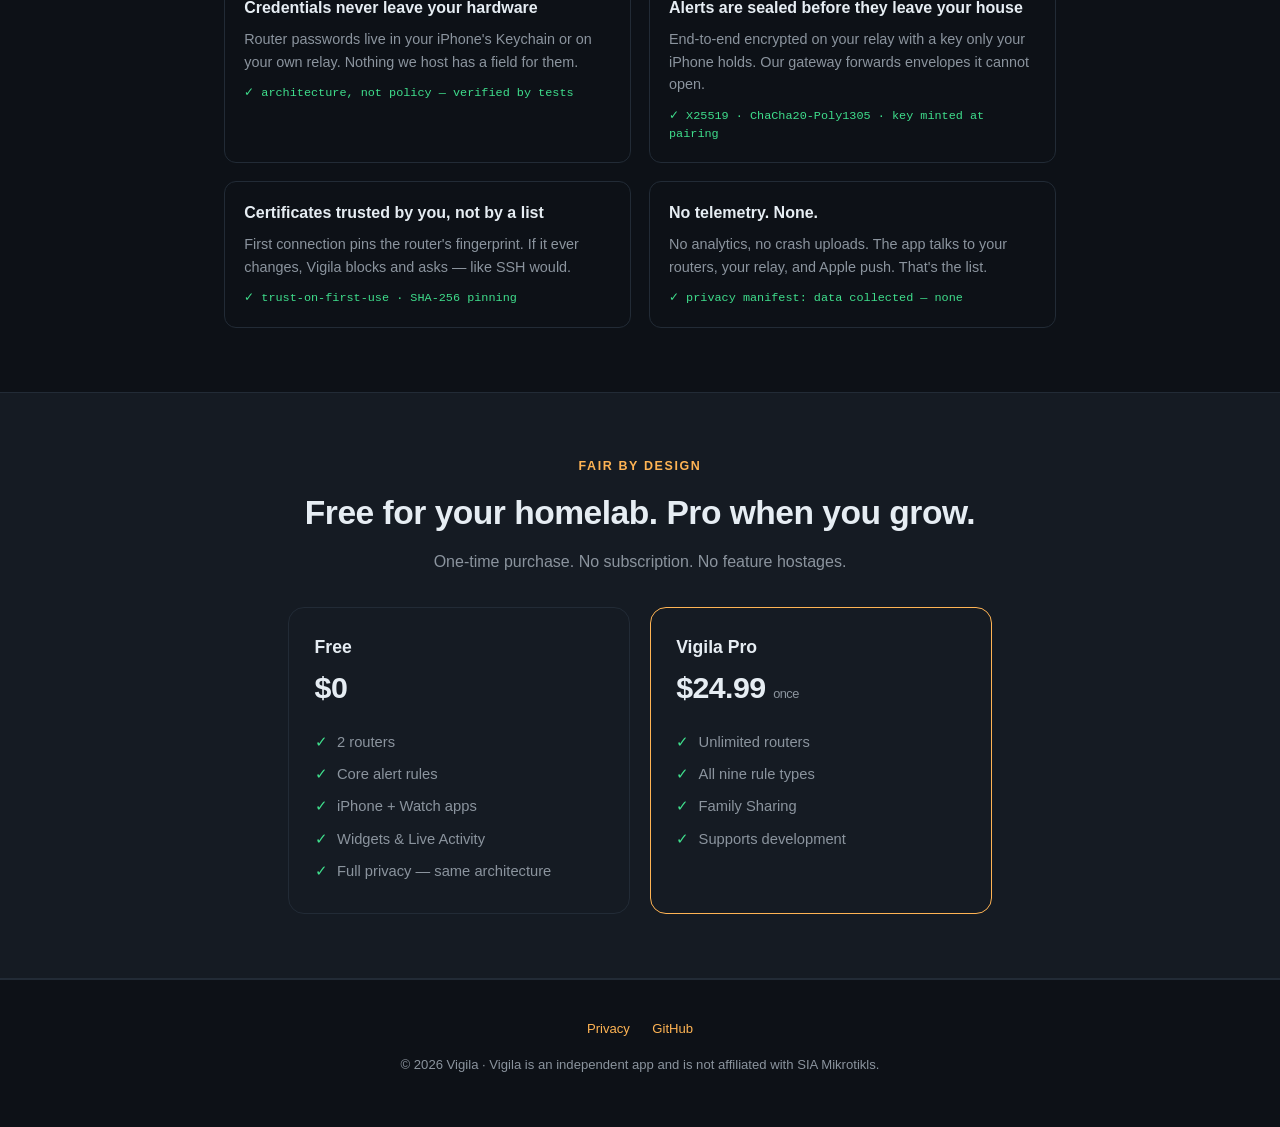
==== commit 260d955e: "deploy: ghcr relay image name in docker snippets (RLS-3)" ====
--- a/index.html
+++ b/index.html
@@ -1,2 +1,3 @@
-<!DOCTYPE html><html lang="en" data-astro-cid-lcdefpme><head><meta charset="utf-8"><meta name="viewport" content="width=device-width, initial-scale=1"><title>Vigila — Router alerts, local-first</title><meta name="description" content="Reliable, end-to-end encrypted push alerts for RouterOS networks. No cloud account, no telemetry. Live dashboards on iPhone and Apple Watch."><meta name="robots" content="noindex"><link rel="stylesheet" href="/_astro/index.CgvI9ZZH.css"></head><body data-astro-cid-lcdefpme><div class="wrap" data-astro-cid-lcdefpme><nav data-astro-cid-lcdefpme><span class="brand" data-astro-cid-lcdefpme>Vigil<i data-astro-cid-lcdefpme>a</i></span><div class="links" data-astro-cid-lcdefpme><a href="#glance" data-astro-cid-lcdefpme>Features</a><a href="#watch" data-astro-cid-lcdefpme>Watch</a><a href="#relay" data-astro-cid-lcdefpme>Self-host</a><a href="/how-it-works" data-astro-cid-lcdefpme>How it works</a><a href="#pricing" data-astro-cid-lcdefpme>Pricing</a><a href="/privacy" data-astro-cid-lcdefpme>Privacy</a></div><a class="get" href="#" data-astro-cid-lcdefpme>Get the app</a></nav></div><header data-astro-cid-lcdefpme><div class="wrap" data-astro-cid-lcdefpme><div class="ring" aria-hidden="true" data-astro-cid-lcdefpme><span data-astro-cid-lcdefpme>1/2</span></div><p class="eyebrow" data-astro-cid-lcdefpme>Router alerts, local-first</p><h1 data-astro-cid-lcdefpme>Your uplink just went down.<br data-astro-cid-lcdefpme>Your phone already knows.</h1><p class="sub" data-astro-cid-lcdefpme>Live dashboards on iPhone and Apple Watch. Push alerts in seconds when something breaks — end-to-end encrypted, no cloud account, no telemetry.</p><div class="ctas" data-astro-cid-lcdefpme><a class="store" href="#" data-astro-cid-lcdefpme><small data-astro-cid-lcdefpme>Download on the</small> App Store</a><a class="dockercta" href="#relay" data-astro-cid-lcdefpme>$ docker run vigila/relay →</a></div><span class="subnote" data-astro-cid-lcdefpme>requires a self-hosted relay for background alerts · RouterOS 6.45+</span></div><div class="stage" data-astro-cid-lcdefpme><div class="device iphone" data-astro-cid-lcdefpme><img alt="Vigila dashboard on iPhone — live interfaces, traffic sparkline, one router down" src="/img/dashboard.png" data-astro-cid-lcdefpme></div><div class="device watchd" data-astro-cid-lcdefpme><img alt="Vigila on Apple Watch — fleet health ring showing 1 of 2 routers healthy" src="/img/watch.png" data-astro-cid-lcdefpme></div><div class="fade" data-astro-cid-lcdefpme></div></div></header><section class="alt" id="glance" data-astro-cid-lcdefpme><div class="wrap duo" data-astro-cid-lcdefpme><div class="shot lockshot" data-astro-cid-lcdefpme><img alt="Lock screen with a live Vigila incident: ether1 link down, FIRING, 55 minutes" src="/img/lockscreen.jpg" data-astro-cid-lcdefpme></div><div data-astro-cid-lcdefpme><p class="eyebrow" data-astro-cid-lcdefpme>the 3 a.m. moment</p><h2 data-astro-cid-lcdefpme>The incident finds you.<br data-astro-cid-lcdefpme>Not the other way round.</h2><ul class="feat" data-astro-cid-lcdefpme><li data-astro-cid-lcdefpme><b data-astro-cid-lcdefpme>Live Activity on the lock screen</b> — a firing incident with a running clock, until it resolves.</li><li data-astro-cid-lcdefpme><b data-astro-cid-lcdefpme>One alert per incident</b> — debouncing and flap suppression, not forty pings.</li><li class="warn" data-astro-cid-lcdefpme><b data-astro-cid-lcdefpme>Quiet hours with a hole</b> — critical alerts always break through.</li><li data-astro-cid-lcdefpme><b data-astro-cid-lcdefpme>Acknowledge from the Watch</b> — one tap silences reminders, the incident stays tracked.</li></ul></div></div></section><section id="watch" data-astro-cid-lcdefpme><div class="wrap duo" data-astro-cid-lcdefpme><div data-astro-cid-lcdefpme><p class="eyebrow" data-astro-cid-lcdefpme>on your wrist</p><h2 data-astro-cid-lcdefpme>Acknowledge without reaching for your phone.</h2><ul class="feat" data-astro-cid-lcdefpme><li data-astro-cid-lcdefpme><b data-astro-cid-lcdefpme>Fleet health ring</b> — how many routers are up, on your watch face as a complication.</li><li data-astro-cid-lcdefpme><b data-astro-cid-lcdefpme>One-tap acknowledge</b> — silence reminders from the notification, right on your wrist.</li><li data-astro-cid-lcdefpme><b data-astro-cid-lcdefpme>Standalone app</b> — the watch talks to your routers and relay directly, even without the phone nearby.</li></ul></div><div class="shot watchside" data-astro-cid-lcdefpme><span class="frame" style="border-radius:2rem" data-astro-cid-lcdefpme><img alt="Vigila on Apple Watch — fleet health ring showing 1 of 2 routers healthy" style="border-radius:1.6rem" src="/img/watch.png" data-astro-cid-lcdefpme></span></div></div></section><section class="alt" id="relay" data-astro-cid-lcdefpme><div class="wrap center" data-astro-cid-lcdefpme><p class="eyebrow" data-astro-cid-lcdefpme>your hardware does the watching</p><h2 data-astro-cid-lcdefpme>A relay you run. A gateway that reads nothing.</h2><p class="lead" style="margin-inline:auto" data-astro-cid-lcdefpme>iOS apps can't poll your network in the background — so Vigila ships a lightweight Docker relay (Raspberry Pi friendly). It watches around the clock and seals every alert with a key only your iPhone holds. Our gateway just passes the envelope.</p><code style="font-family:var(--mono);background:var(--panel);border:1px solid var(--line);
-      border-radius:10px;padding:.7rem 1.1rem;display:inline-block;color:var(--ok)" data-astro-cid-lcdefpme>$ docker run -d vigila/relay</code></div></section><section id="privacy" data-astro-cid-lcdefpme><div class="wrap" data-astro-cid-lcdefpme><div class="center" data-astro-cid-lcdefpme><p class="eyebrow" data-astro-cid-lcdefpme>private by architecture</p><h2 data-astro-cid-lcdefpme>Your data stays yours.</h2><p class="lead" style="margin-inline:auto" data-astro-cid-lcdefpme>Not a policy promise — the architecture makes it so.</p></div><div class="privgrid" data-astro-cid-lcdefpme><div class="pcard" data-astro-cid-lcdefpme><h3 data-astro-cid-lcdefpme>Credentials never leave your hardware</h3><p data-astro-cid-lcdefpme>Router passwords live in your iPhone's Keychain or on your own relay. Nothing we host has a field for them.</p><span class="proof" data-astro-cid-lcdefpme>architecture, not policy — verified by tests</span></div><div class="pcard" data-astro-cid-lcdefpme><h3 data-astro-cid-lcdefpme>Alerts are sealed before they leave your house</h3><p data-astro-cid-lcdefpme>End-to-end encrypted on your relay with a key only your iPhone holds. Our gateway forwards envelopes it cannot open.</p><span class="proof" data-astro-cid-lcdefpme>X25519 · ChaCha20-Poly1305 · key minted at pairing</span></div><div class="pcard" data-astro-cid-lcdefpme><h3 data-astro-cid-lcdefpme>Certificates trusted by you, not by a list</h3><p data-astro-cid-lcdefpme>First connection pins the router's fingerprint. If it ever changes, Vigila blocks and asks — like SSH would.</p><span class="proof" data-astro-cid-lcdefpme>trust-on-first-use · SHA-256 pinning</span></div><div class="pcard" data-astro-cid-lcdefpme><h3 data-astro-cid-lcdefpme>No telemetry. None.</h3><p data-astro-cid-lcdefpme>No analytics, no crash uploads. The app talks to your routers, your relay, and Apple push. That's the list.</p><span class="proof" data-astro-cid-lcdefpme>privacy manifest: data collected — none</span></div></div></div></section><section class="alt" id="pricing" data-astro-cid-lcdefpme><div class="wrap" data-astro-cid-lcdefpme><div class="center" data-astro-cid-lcdefpme><p class="eyebrow" data-astro-cid-lcdefpme>fair by design</p><h2 data-astro-cid-lcdefpme>Free for your homelab. Pro when you grow.</h2><p class="lead" style="margin-inline:auto" data-astro-cid-lcdefpme>One-time purchase. No subscription. No feature hostages.</p></div><div class="pricing" data-astro-cid-lcdefpme><div class="plan" data-astro-cid-lcdefpme><h3 data-astro-cid-lcdefpme>Free</h3><div class="price" data-astro-cid-lcdefpme>$0</div><ul data-astro-cid-lcdefpme><li data-astro-cid-lcdefpme>2 routers</li><li data-astro-cid-lcdefpme>Core alert rules</li><li data-astro-cid-lcdefpme>iPhone + Watch apps</li><li data-astro-cid-lcdefpme>Widgets &amp; Live Activity</li><li data-astro-cid-lcdefpme>Full privacy — same architecture</li></ul></div><div class="plan pro" data-astro-cid-lcdefpme><h3 data-astro-cid-lcdefpme>Vigila Pro</h3><div class="price" data-astro-cid-lcdefpme>$24.99 <small data-astro-cid-lcdefpme>once</small></div><ul data-astro-cid-lcdefpme><li data-astro-cid-lcdefpme>Unlimited routers</li><li data-astro-cid-lcdefpme>All nine rule types</li><li data-astro-cid-lcdefpme>Family Sharing</li><li data-astro-cid-lcdefpme>Supports development</li></ul></div></div></div></section><footer data-astro-cid-lcdefpme><div class="links" data-astro-cid-lcdefpme><a href="/privacy" data-astro-cid-lcdefpme>Privacy</a><a href="https://github.com/vigila-eu" data-astro-cid-lcdefpme>GitHub</a></div><div class="wrap" data-astro-cid-lcdefpme>© 2026 Vigila · Vigila is an independent app and is not affiliated with SIA Mikrotikls.</div></footer></body></html>+<!DOCTYPE html><html lang="en" data-astro-cid-lcdefpme><head><meta charset="utf-8"><meta name="viewport" content="width=device-width, initial-scale=1"><title>Vigila — Router alerts, local-first</title><meta name="description" content="Reliable, end-to-end encrypted push alerts for RouterOS networks. No cloud account, no telemetry. Live dashboards on iPhone and Apple Watch."><meta name="robots" content="noindex"><link rel="stylesheet" href="/_astro/index.CgvI9ZZH.css"></head><body data-astro-cid-lcdefpme><div class="wrap" data-astro-cid-lcdefpme><nav data-astro-cid-lcdefpme><span class="brand" data-astro-cid-lcdefpme>Vigil<i data-astro-cid-lcdefpme>a</i></span><div class="links" data-astro-cid-lcdefpme><a href="#glance" data-astro-cid-lcdefpme>Features</a><a href="#watch" data-astro-cid-lcdefpme>Watch</a><a href="#relay" data-astro-cid-lcdefpme>Self-host</a><a href="/how-it-works" data-astro-cid-lcdefpme>How it works</a><a href="#pricing" data-astro-cid-lcdefpme>Pricing</a><a href="/privacy" data-astro-cid-lcdefpme>Privacy</a></div><a class="get" href="#" data-astro-cid-lcdefpme>Get the app</a></nav></div><header data-astro-cid-lcdefpme><div class="wrap" data-astro-cid-lcdefpme><div class="ring" aria-hidden="true" data-astro-cid-lcdefpme><span data-astro-cid-lcdefpme>1/2</span></div><p class="eyebrow" data-astro-cid-lcdefpme>Router alerts, local-first</p><h1 data-astro-cid-lcdefpme>Your uplink just went down.<br data-astro-cid-lcdefpme>Your phone already knows.</h1><p class="sub" data-astro-cid-lcdefpme>Live dashboards on iPhone and Apple Watch. Push alerts in seconds when something breaks — end-to-end encrypted, no cloud account, no telemetry.</p><div class="ctas" data-astro-cid-lcdefpme><a class="store" href="#" data-astro-cid-lcdefpme><small data-astro-cid-lcdefpme>Download on the</small> App Store</a><a class="dockercta" href="#relay" data-astro-cid-lcdefpme>$ docker run ghcr.io/vigila-eu/vigila-relay →</a></div><span class="subnote" data-astro-cid-lcdefpme>requires a self-hosted relay for background alerts · RouterOS 6.45+</span></div><div class="stage" data-astro-cid-lcdefpme><div class="device iphone" data-astro-cid-lcdefpme><img alt="Vigila dashboard on iPhone — live interfaces, traffic sparkline, one router down" src="/img/dashboard.png" data-astro-cid-lcdefpme></div><div class="device watchd" data-astro-cid-lcdefpme><img alt="Vigila on Apple Watch — fleet health ring showing 1 of 2 routers healthy" src="/img/watch.png" data-astro-cid-lcdefpme></div><div class="fade" data-astro-cid-lcdefpme></div></div></header><section class="alt" id="glance" data-astro-cid-lcdefpme><div class="wrap duo" data-astro-cid-lcdefpme><div class="shot lockshot" data-astro-cid-lcdefpme><img alt="Lock screen with a live Vigila incident: ether1 link down, FIRING, 55 minutes" src="/img/lockscreen.jpg" data-astro-cid-lcdefpme></div><div data-astro-cid-lcdefpme><p class="eyebrow" data-astro-cid-lcdefpme>the 3 a.m. moment</p><h2 data-astro-cid-lcdefpme>The incident finds you.<br data-astro-cid-lcdefpme>Not the other way round.</h2><ul class="feat" data-astro-cid-lcdefpme><li data-astro-cid-lcdefpme><b data-astro-cid-lcdefpme>Live Activity on the lock screen</b> — a firing incident with a running clock, until it resolves.</li><li data-astro-cid-lcdefpme><b data-astro-cid-lcdefpme>One alert per incident</b> — debouncing and flap suppression, not forty pings.</li><li class="warn" data-astro-cid-lcdefpme><b data-astro-cid-lcdefpme>Quiet hours with a hole</b> — critical alerts always break through.</li><li data-astro-cid-lcdefpme><b data-astro-cid-lcdefpme>Acknowledge from the Watch</b> — one tap silences reminders, the incident stays tracked.</li></ul></div></div></section><section id="watch" data-astro-cid-lcdefpme><div class="wrap duo" data-astro-cid-lcdefpme><div data-astro-cid-lcdefpme><p class="eyebrow" data-astro-cid-lcdefpme>on your wrist</p><h2 data-astro-cid-lcdefpme>Acknowledge without reaching for your phone.</h2><ul class="feat" data-astro-cid-lcdefpme><li data-astro-cid-lcdefpme><b data-astro-cid-lcdefpme>Fleet health ring</b> — how many routers are up, on your watch face as a complication.</li><li data-astro-cid-lcdefpme><b data-astro-cid-lcdefpme>One-tap acknowledge</b> — silence reminders from the notification, right on your wrist.</li><li data-astro-cid-lcdefpme><b data-astro-cid-lcdefpme>Standalone app</b> — the watch talks to your routers and relay directly, even without the phone nearby.</li></ul></div><div class="shot watchside" data-astro-cid-lcdefpme><span class="frame" style="border-radius:2rem" data-astro-cid-lcdefpme><img alt="Vigila on Apple Watch — fleet health ring showing 1 of 2 routers healthy" style="border-radius:1.6rem" src="/img/watch.png" data-astro-cid-lcdefpme></span></div></div></section><section class="alt" id="relay" data-astro-cid-lcdefpme><div class="wrap center" data-astro-cid-lcdefpme><p class="eyebrow" data-astro-cid-lcdefpme>your hardware does the watching</p><h2 data-astro-cid-lcdefpme>A relay you run. A gateway that reads nothing.</h2><p class="lead" style="margin-inline:auto" data-astro-cid-lcdefpme>iOS apps can't poll your network in the background — so Vigila ships a lightweight Docker relay (Raspberry Pi friendly). It watches around the clock and seals every alert with a key only your iPhone holds. Our gateway just passes the envelope.</p><code style="font-family:var(--mono);background:var(--panel);border:1px solid var(--line);
+      border-radius:10px;padding:.7rem 1.1rem;display:inline-block;color:var(--ok);
+      max-width:100%;overflow-x:auto;white-space:pre" data-astro-cid-lcdefpme>$ docker run -d -v vigila-data:/data -p 8443:8443 ghcr.io/vigila-eu/vigila-relay</code><p class="lead" style="margin-inline:auto;font-size:.85rem;opacity:.7" data-astro-cid-lcdefpme>Published at launch. Full compose example — including pairing — in the repo.</p></div></section><section id="privacy" data-astro-cid-lcdefpme><div class="wrap" data-astro-cid-lcdefpme><div class="center" data-astro-cid-lcdefpme><p class="eyebrow" data-astro-cid-lcdefpme>private by architecture</p><h2 data-astro-cid-lcdefpme>Your data stays yours.</h2><p class="lead" style="margin-inline:auto" data-astro-cid-lcdefpme>Not a policy promise — the architecture makes it so.</p></div><div class="privgrid" data-astro-cid-lcdefpme><div class="pcard" data-astro-cid-lcdefpme><h3 data-astro-cid-lcdefpme>Credentials never leave your hardware</h3><p data-astro-cid-lcdefpme>Router passwords live in your iPhone's Keychain or on your own relay. Nothing we host has a field for them.</p><span class="proof" data-astro-cid-lcdefpme>architecture, not policy — verified by tests</span></div><div class="pcard" data-astro-cid-lcdefpme><h3 data-astro-cid-lcdefpme>Alerts are sealed before they leave your house</h3><p data-astro-cid-lcdefpme>End-to-end encrypted on your relay with a key only your iPhone holds. Our gateway forwards envelopes it cannot open.</p><span class="proof" data-astro-cid-lcdefpme>X25519 · ChaCha20-Poly1305 · key minted at pairing</span></div><div class="pcard" data-astro-cid-lcdefpme><h3 data-astro-cid-lcdefpme>Certificates trusted by you, not by a list</h3><p data-astro-cid-lcdefpme>First connection pins the router's fingerprint. If it ever changes, Vigila blocks and asks — like SSH would.</p><span class="proof" data-astro-cid-lcdefpme>trust-on-first-use · SHA-256 pinning</span></div><div class="pcard" data-astro-cid-lcdefpme><h3 data-astro-cid-lcdefpme>No telemetry. None.</h3><p data-astro-cid-lcdefpme>No analytics, no crash uploads. The app talks to your routers, your relay, and Apple push. That's the list.</p><span class="proof" data-astro-cid-lcdefpme>privacy manifest: data collected — none</span></div></div></div></section><section class="alt" id="pricing" data-astro-cid-lcdefpme><div class="wrap" data-astro-cid-lcdefpme><div class="center" data-astro-cid-lcdefpme><p class="eyebrow" data-astro-cid-lcdefpme>fair by design</p><h2 data-astro-cid-lcdefpme>Free for your homelab. Pro when you grow.</h2><p class="lead" style="margin-inline:auto" data-astro-cid-lcdefpme>One-time purchase. No subscription. No feature hostages.</p></div><div class="pricing" data-astro-cid-lcdefpme><div class="plan" data-astro-cid-lcdefpme><h3 data-astro-cid-lcdefpme>Free</h3><div class="price" data-astro-cid-lcdefpme>$0</div><ul data-astro-cid-lcdefpme><li data-astro-cid-lcdefpme>2 routers</li><li data-astro-cid-lcdefpme>Core alert rules</li><li data-astro-cid-lcdefpme>iPhone + Watch apps</li><li data-astro-cid-lcdefpme>Widgets &amp; Live Activity</li><li data-astro-cid-lcdefpme>Full privacy — same architecture</li></ul></div><div class="plan pro" data-astro-cid-lcdefpme><h3 data-astro-cid-lcdefpme>Vigila Pro</h3><div class="price" data-astro-cid-lcdefpme>$24.99 <small data-astro-cid-lcdefpme>once</small></div><ul data-astro-cid-lcdefpme><li data-astro-cid-lcdefpme>Unlimited routers</li><li data-astro-cid-lcdefpme>All nine rule types</li><li data-astro-cid-lcdefpme>Family Sharing</li><li data-astro-cid-lcdefpme>Supports development</li></ul></div></div></div></section><footer data-astro-cid-lcdefpme><div class="links" data-astro-cid-lcdefpme><a href="/privacy" data-astro-cid-lcdefpme>Privacy</a><a href="https://github.com/vigila-eu" data-astro-cid-lcdefpme>GitHub</a></div><div class="wrap" data-astro-cid-lcdefpme>© 2026 Vigila · Vigila is an independent app and is not affiliated with SIA Mikrotikls.</div></footer></body></html>
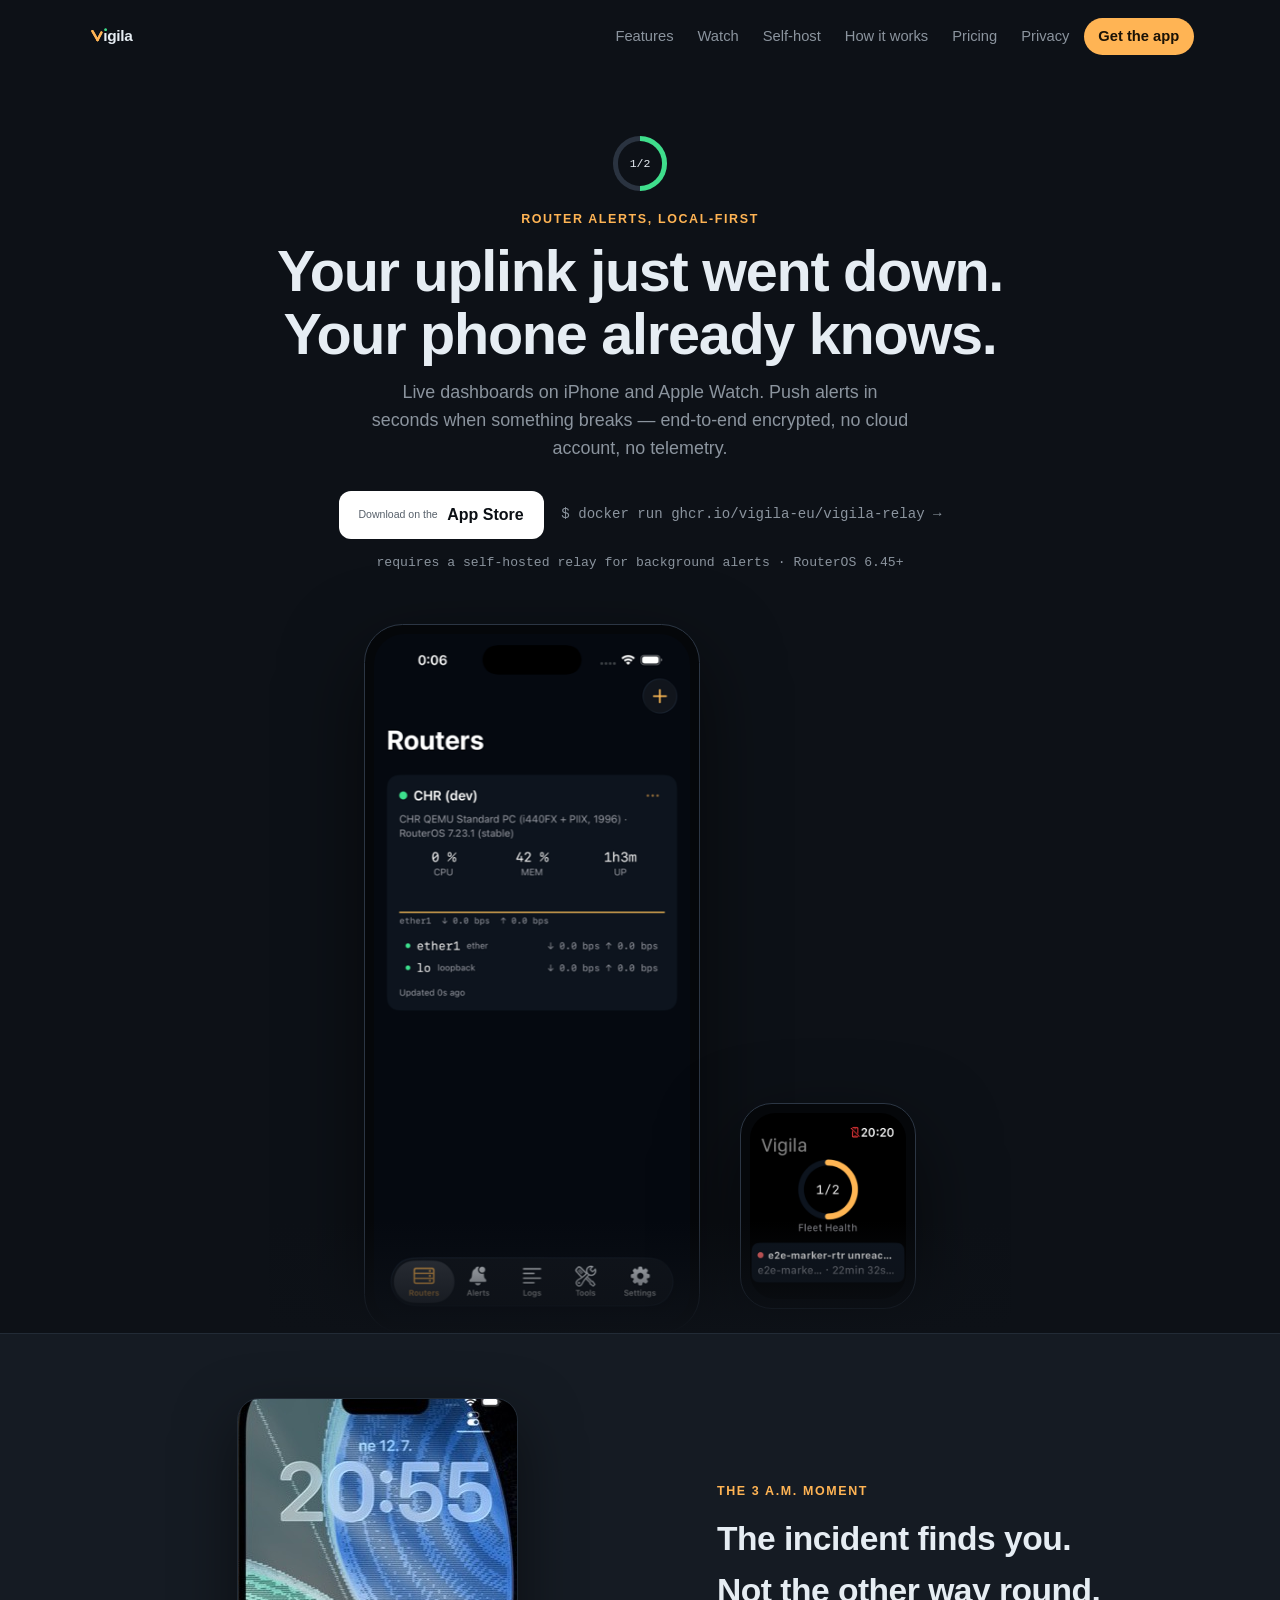
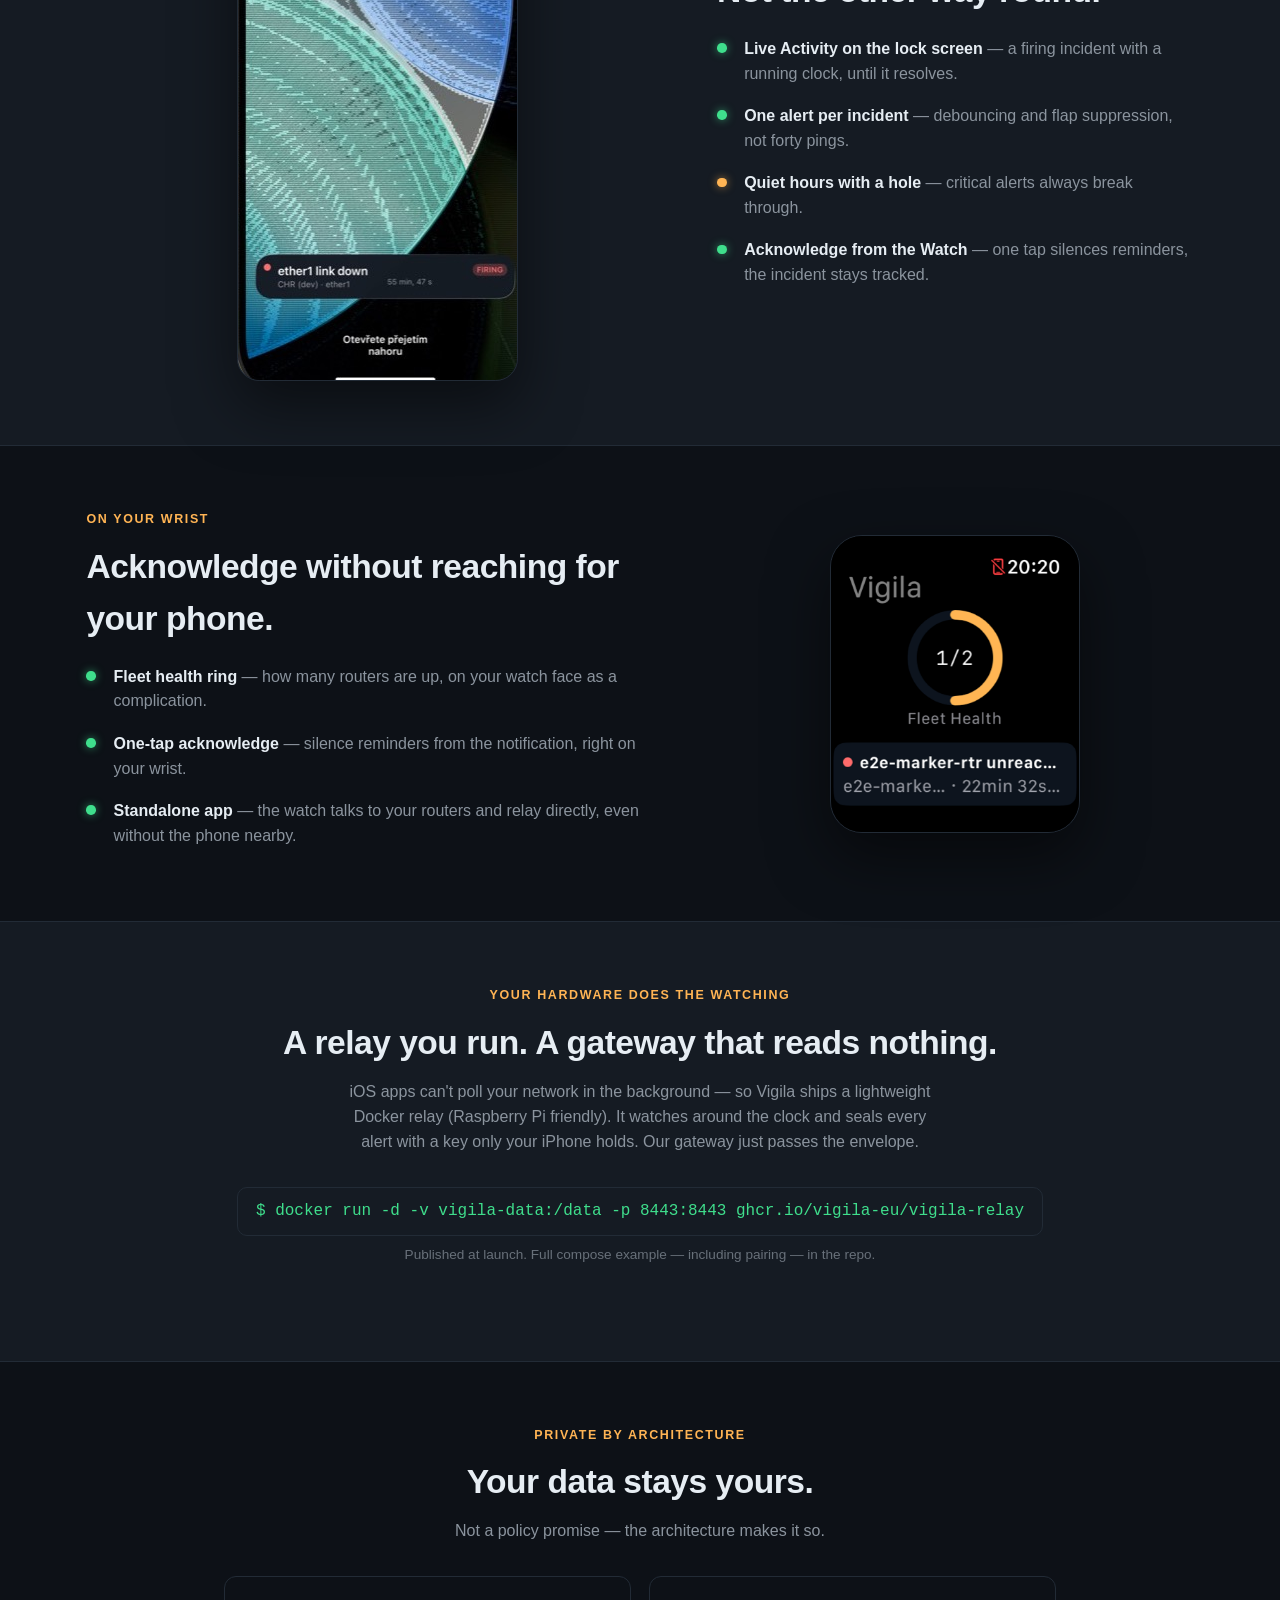
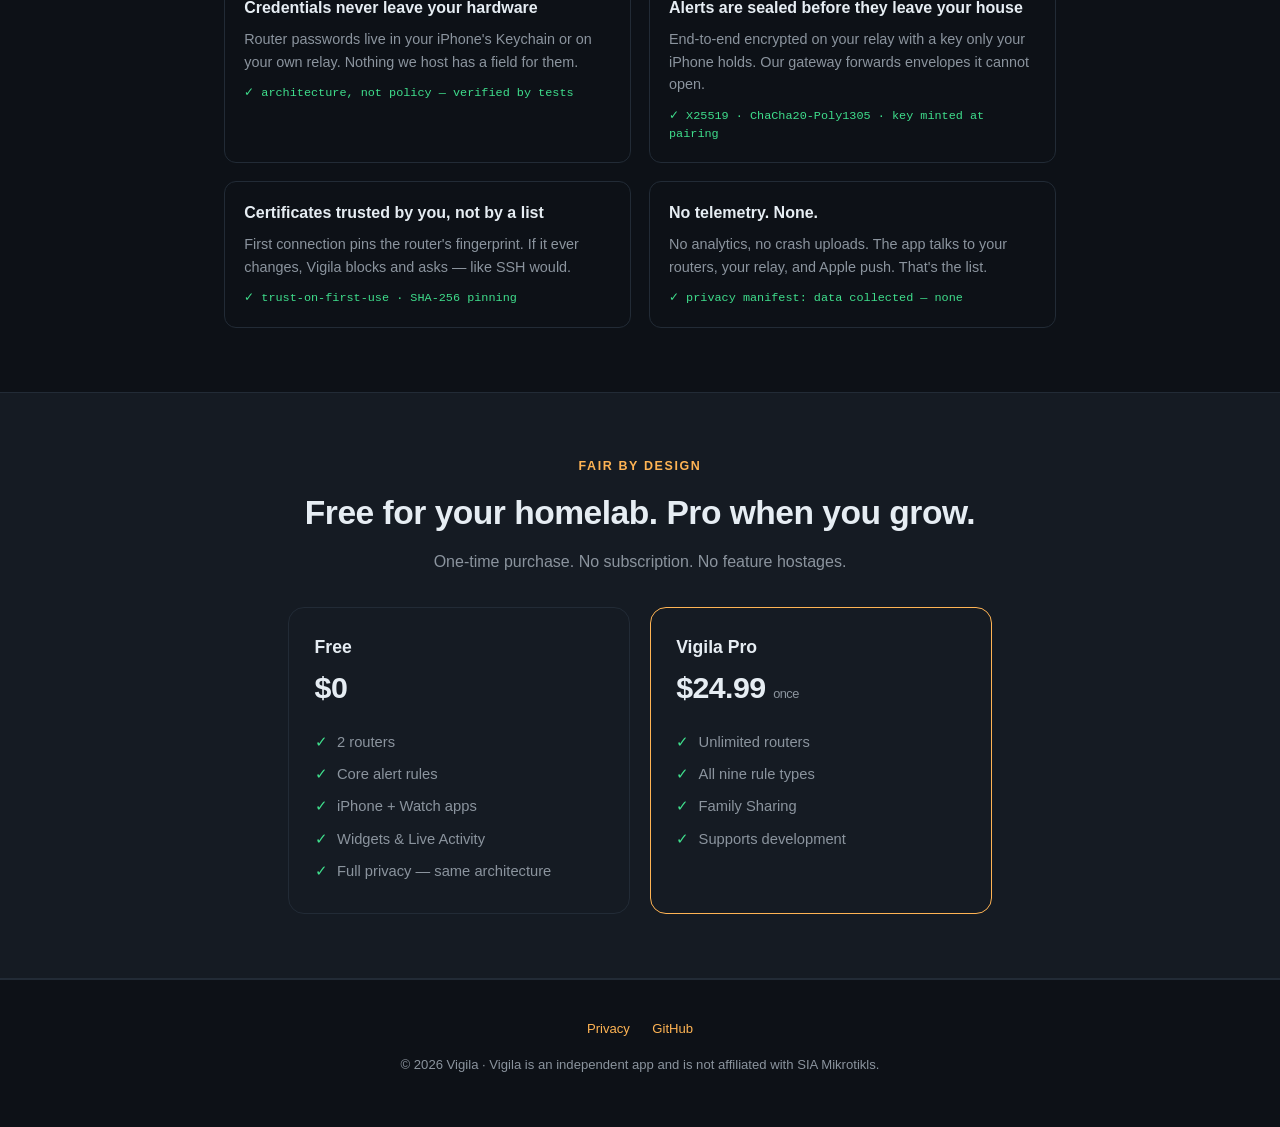
==== commit 7655a346: "deploy: brand lockup in nav + favicon" ====
--- a/index.html
+++ b/index.html
@@ -1,3 +1,3 @@
-<!DOCTYPE html><html lang="en" data-astro-cid-lcdefpme><head><meta charset="utf-8"><meta name="viewport" content="width=device-width, initial-scale=1"><title>Vigila — Router alerts, local-first</title><meta name="description" content="Reliable, end-to-end encrypted push alerts for RouterOS networks. No cloud account, no telemetry. Live dashboards on iPhone and Apple Watch."><meta name="robots" content="noindex"><link rel="stylesheet" href="/_astro/index.CgvI9ZZH.css"></head><body data-astro-cid-lcdefpme><div class="wrap" data-astro-cid-lcdefpme><nav data-astro-cid-lcdefpme><span class="brand" data-astro-cid-lcdefpme>Vigil<i data-astro-cid-lcdefpme>a</i></span><div class="links" data-astro-cid-lcdefpme><a href="#glance" data-astro-cid-lcdefpme>Features</a><a href="#watch" data-astro-cid-lcdefpme>Watch</a><a href="#relay" data-astro-cid-lcdefpme>Self-host</a><a href="/how-it-works" data-astro-cid-lcdefpme>How it works</a><a href="#pricing" data-astro-cid-lcdefpme>Pricing</a><a href="/privacy" data-astro-cid-lcdefpme>Privacy</a></div><a class="get" href="#" data-astro-cid-lcdefpme>Get the app</a></nav></div><header data-astro-cid-lcdefpme><div class="wrap" data-astro-cid-lcdefpme><div class="ring" aria-hidden="true" data-astro-cid-lcdefpme><span data-astro-cid-lcdefpme>1/2</span></div><p class="eyebrow" data-astro-cid-lcdefpme>Router alerts, local-first</p><h1 data-astro-cid-lcdefpme>Your uplink just went down.<br data-astro-cid-lcdefpme>Your phone already knows.</h1><p class="sub" data-astro-cid-lcdefpme>Live dashboards on iPhone and Apple Watch. Push alerts in seconds when something breaks — end-to-end encrypted, no cloud account, no telemetry.</p><div class="ctas" data-astro-cid-lcdefpme><a class="store" href="#" data-astro-cid-lcdefpme><small data-astro-cid-lcdefpme>Download on the</small> App Store</a><a class="dockercta" href="#relay" data-astro-cid-lcdefpme>$ docker run ghcr.io/vigila-eu/vigila-relay →</a></div><span class="subnote" data-astro-cid-lcdefpme>requires a self-hosted relay for background alerts · RouterOS 6.45+</span></div><div class="stage" data-astro-cid-lcdefpme><div class="device iphone" data-astro-cid-lcdefpme><img alt="Vigila dashboard on iPhone — live interfaces, traffic sparkline, one router down" src="/img/dashboard.png" data-astro-cid-lcdefpme></div><div class="device watchd" data-astro-cid-lcdefpme><img alt="Vigila on Apple Watch — fleet health ring showing 1 of 2 routers healthy" src="/img/watch.png" data-astro-cid-lcdefpme></div><div class="fade" data-astro-cid-lcdefpme></div></div></header><section class="alt" id="glance" data-astro-cid-lcdefpme><div class="wrap duo" data-astro-cid-lcdefpme><div class="shot lockshot" data-astro-cid-lcdefpme><img alt="Lock screen with a live Vigila incident: ether1 link down, FIRING, 55 minutes" src="/img/lockscreen.jpg" data-astro-cid-lcdefpme></div><div data-astro-cid-lcdefpme><p class="eyebrow" data-astro-cid-lcdefpme>the 3 a.m. moment</p><h2 data-astro-cid-lcdefpme>The incident finds you.<br data-astro-cid-lcdefpme>Not the other way round.</h2><ul class="feat" data-astro-cid-lcdefpme><li data-astro-cid-lcdefpme><b data-astro-cid-lcdefpme>Live Activity on the lock screen</b> — a firing incident with a running clock, until it resolves.</li><li data-astro-cid-lcdefpme><b data-astro-cid-lcdefpme>One alert per incident</b> — debouncing and flap suppression, not forty pings.</li><li class="warn" data-astro-cid-lcdefpme><b data-astro-cid-lcdefpme>Quiet hours with a hole</b> — critical alerts always break through.</li><li data-astro-cid-lcdefpme><b data-astro-cid-lcdefpme>Acknowledge from the Watch</b> — one tap silences reminders, the incident stays tracked.</li></ul></div></div></section><section id="watch" data-astro-cid-lcdefpme><div class="wrap duo" data-astro-cid-lcdefpme><div data-astro-cid-lcdefpme><p class="eyebrow" data-astro-cid-lcdefpme>on your wrist</p><h2 data-astro-cid-lcdefpme>Acknowledge without reaching for your phone.</h2><ul class="feat" data-astro-cid-lcdefpme><li data-astro-cid-lcdefpme><b data-astro-cid-lcdefpme>Fleet health ring</b> — how many routers are up, on your watch face as a complication.</li><li data-astro-cid-lcdefpme><b data-astro-cid-lcdefpme>One-tap acknowledge</b> — silence reminders from the notification, right on your wrist.</li><li data-astro-cid-lcdefpme><b data-astro-cid-lcdefpme>Standalone app</b> — the watch talks to your routers and relay directly, even without the phone nearby.</li></ul></div><div class="shot watchside" data-astro-cid-lcdefpme><span class="frame" style="border-radius:2rem" data-astro-cid-lcdefpme><img alt="Vigila on Apple Watch — fleet health ring showing 1 of 2 routers healthy" style="border-radius:1.6rem" src="/img/watch.png" data-astro-cid-lcdefpme></span></div></div></section><section class="alt" id="relay" data-astro-cid-lcdefpme><div class="wrap center" data-astro-cid-lcdefpme><p class="eyebrow" data-astro-cid-lcdefpme>your hardware does the watching</p><h2 data-astro-cid-lcdefpme>A relay you run. A gateway that reads nothing.</h2><p class="lead" style="margin-inline:auto" data-astro-cid-lcdefpme>iOS apps can't poll your network in the background — so Vigila ships a lightweight Docker relay (Raspberry Pi friendly). It watches around the clock and seals every alert with a key only your iPhone holds. Our gateway just passes the envelope.</p><code style="font-family:var(--mono);background:var(--panel);border:1px solid var(--line);
+<!DOCTYPE html><html lang="en" data-astro-cid-lcdefpme><head><meta charset="utf-8"><meta name="viewport" content="width=device-width, initial-scale=1"><link rel="icon" type="image/svg+xml" href="/favicon.svg"><title>Vigila — Router alerts, local-first</title><meta name="description" content="Reliable, end-to-end encrypted push alerts for RouterOS networks. No cloud account, no telemetry. Live dashboards on iPhone and Apple Watch."><meta name="robots" content="noindex"><link rel="stylesheet" href="/_astro/index.CgvI9ZZH.css"></head><body data-astro-cid-lcdefpme><div class="wrap" data-astro-cid-lcdefpme><nav data-astro-cid-lcdefpme><a class="brand" href="/" aria-label="Vigila — home" data-astro-cid-lcdefpme><img src="/img/logo.svg" alt="Vigila" style="height:1.5rem;display:block" data-astro-cid-lcdefpme></a><div class="links" data-astro-cid-lcdefpme><a href="#glance" data-astro-cid-lcdefpme>Features</a><a href="#watch" data-astro-cid-lcdefpme>Watch</a><a href="#relay" data-astro-cid-lcdefpme>Self-host</a><a href="/how-it-works" data-astro-cid-lcdefpme>How it works</a><a href="#pricing" data-astro-cid-lcdefpme>Pricing</a><a href="/privacy" data-astro-cid-lcdefpme>Privacy</a></div><a class="get" href="#" data-astro-cid-lcdefpme>Get the app</a></nav></div><header data-astro-cid-lcdefpme><div class="wrap" data-astro-cid-lcdefpme><div class="ring" aria-hidden="true" data-astro-cid-lcdefpme><span data-astro-cid-lcdefpme>1/2</span></div><p class="eyebrow" data-astro-cid-lcdefpme>Router alerts, local-first</p><h1 data-astro-cid-lcdefpme>Your uplink just went down.<br data-astro-cid-lcdefpme>Your phone already knows.</h1><p class="sub" data-astro-cid-lcdefpme>Live dashboards on iPhone and Apple Watch. Push alerts in seconds when something breaks — end-to-end encrypted, no cloud account, no telemetry.</p><div class="ctas" data-astro-cid-lcdefpme><a class="store" href="#" data-astro-cid-lcdefpme><small data-astro-cid-lcdefpme>Download on the</small> App Store</a><a class="dockercta" href="#relay" data-astro-cid-lcdefpme>$ docker run ghcr.io/vigila-eu/vigila-relay →</a></div><span class="subnote" data-astro-cid-lcdefpme>requires a self-hosted relay for background alerts · RouterOS 6.45+</span></div><div class="stage" data-astro-cid-lcdefpme><div class="device iphone" data-astro-cid-lcdefpme><img alt="Vigila dashboard on iPhone — live interfaces, traffic sparkline, one router down" src="/img/dashboard.png" data-astro-cid-lcdefpme></div><div class="device watchd" data-astro-cid-lcdefpme><img alt="Vigila on Apple Watch — fleet health ring showing 1 of 2 routers healthy" src="/img/watch.png" data-astro-cid-lcdefpme></div><div class="fade" data-astro-cid-lcdefpme></div></div></header><section class="alt" id="glance" data-astro-cid-lcdefpme><div class="wrap duo" data-astro-cid-lcdefpme><div class="shot lockshot" data-astro-cid-lcdefpme><img alt="Lock screen with a live Vigila incident: ether1 link down, FIRING, 55 minutes" src="/img/lockscreen.jpg" data-astro-cid-lcdefpme></div><div data-astro-cid-lcdefpme><p class="eyebrow" data-astro-cid-lcdefpme>the 3 a.m. moment</p><h2 data-astro-cid-lcdefpme>The incident finds you.<br data-astro-cid-lcdefpme>Not the other way round.</h2><ul class="feat" data-astro-cid-lcdefpme><li data-astro-cid-lcdefpme><b data-astro-cid-lcdefpme>Live Activity on the lock screen</b> — a firing incident with a running clock, until it resolves.</li><li data-astro-cid-lcdefpme><b data-astro-cid-lcdefpme>One alert per incident</b> — debouncing and flap suppression, not forty pings.</li><li class="warn" data-astro-cid-lcdefpme><b data-astro-cid-lcdefpme>Quiet hours with a hole</b> — critical alerts always break through.</li><li data-astro-cid-lcdefpme><b data-astro-cid-lcdefpme>Acknowledge from the Watch</b> — one tap silences reminders, the incident stays tracked.</li></ul></div></div></section><section id="watch" data-astro-cid-lcdefpme><div class="wrap duo" data-astro-cid-lcdefpme><div data-astro-cid-lcdefpme><p class="eyebrow" data-astro-cid-lcdefpme>on your wrist</p><h2 data-astro-cid-lcdefpme>Acknowledge without reaching for your phone.</h2><ul class="feat" data-astro-cid-lcdefpme><li data-astro-cid-lcdefpme><b data-astro-cid-lcdefpme>Fleet health ring</b> — how many routers are up, on your watch face as a complication.</li><li data-astro-cid-lcdefpme><b data-astro-cid-lcdefpme>One-tap acknowledge</b> — silence reminders from the notification, right on your wrist.</li><li data-astro-cid-lcdefpme><b data-astro-cid-lcdefpme>Standalone app</b> — the watch talks to your routers and relay directly, even without the phone nearby.</li></ul></div><div class="shot watchside" data-astro-cid-lcdefpme><span class="frame" style="border-radius:2rem" data-astro-cid-lcdefpme><img alt="Vigila on Apple Watch — fleet health ring showing 1 of 2 routers healthy" style="border-radius:1.6rem" src="/img/watch.png" data-astro-cid-lcdefpme></span></div></div></section><section class="alt" id="relay" data-astro-cid-lcdefpme><div class="wrap center" data-astro-cid-lcdefpme><p class="eyebrow" data-astro-cid-lcdefpme>your hardware does the watching</p><h2 data-astro-cid-lcdefpme>A relay you run. A gateway that reads nothing.</h2><p class="lead" style="margin-inline:auto" data-astro-cid-lcdefpme>iOS apps can't poll your network in the background — so Vigila ships a lightweight Docker relay (Raspberry Pi friendly). It watches around the clock and seals every alert with a key only your iPhone holds. Our gateway just passes the envelope.</p><code style="font-family:var(--mono);background:var(--panel);border:1px solid var(--line);
       border-radius:10px;padding:.7rem 1.1rem;display:inline-block;color:var(--ok);
       max-width:100%;overflow-x:auto;white-space:pre" data-astro-cid-lcdefpme>$ docker run -d -v vigila-data:/data -p 8443:8443 ghcr.io/vigila-eu/vigila-relay</code><p class="lead" style="margin-inline:auto;font-size:.85rem;opacity:.7" data-astro-cid-lcdefpme>Published at launch. Full compose example — including pairing — in the repo.</p></div></section><section id="privacy" data-astro-cid-lcdefpme><div class="wrap" data-astro-cid-lcdefpme><div class="center" data-astro-cid-lcdefpme><p class="eyebrow" data-astro-cid-lcdefpme>private by architecture</p><h2 data-astro-cid-lcdefpme>Your data stays yours.</h2><p class="lead" style="margin-inline:auto" data-astro-cid-lcdefpme>Not a policy promise — the architecture makes it so.</p></div><div class="privgrid" data-astro-cid-lcdefpme><div class="pcard" data-astro-cid-lcdefpme><h3 data-astro-cid-lcdefpme>Credentials never leave your hardware</h3><p data-astro-cid-lcdefpme>Router passwords live in your iPhone's Keychain or on your own relay. Nothing we host has a field for them.</p><span class="proof" data-astro-cid-lcdefpme>architecture, not policy — verified by tests</span></div><div class="pcard" data-astro-cid-lcdefpme><h3 data-astro-cid-lcdefpme>Alerts are sealed before they leave your house</h3><p data-astro-cid-lcdefpme>End-to-end encrypted on your relay with a key only your iPhone holds. Our gateway forwards envelopes it cannot open.</p><span class="proof" data-astro-cid-lcdefpme>X25519 · ChaCha20-Poly1305 · key minted at pairing</span></div><div class="pcard" data-astro-cid-lcdefpme><h3 data-astro-cid-lcdefpme>Certificates trusted by you, not by a list</h3><p data-astro-cid-lcdefpme>First connection pins the router's fingerprint. If it ever changes, Vigila blocks and asks — like SSH would.</p><span class="proof" data-astro-cid-lcdefpme>trust-on-first-use · SHA-256 pinning</span></div><div class="pcard" data-astro-cid-lcdefpme><h3 data-astro-cid-lcdefpme>No telemetry. None.</h3><p data-astro-cid-lcdefpme>No analytics, no crash uploads. The app talks to your routers, your relay, and Apple push. That's the list.</p><span class="proof" data-astro-cid-lcdefpme>privacy manifest: data collected — none</span></div></div></div></section><section class="alt" id="pricing" data-astro-cid-lcdefpme><div class="wrap" data-astro-cid-lcdefpme><div class="center" data-astro-cid-lcdefpme><p class="eyebrow" data-astro-cid-lcdefpme>fair by design</p><h2 data-astro-cid-lcdefpme>Free for your homelab. Pro when you grow.</h2><p class="lead" style="margin-inline:auto" data-astro-cid-lcdefpme>One-time purchase. No subscription. No feature hostages.</p></div><div class="pricing" data-astro-cid-lcdefpme><div class="plan" data-astro-cid-lcdefpme><h3 data-astro-cid-lcdefpme>Free</h3><div class="price" data-astro-cid-lcdefpme>$0</div><ul data-astro-cid-lcdefpme><li data-astro-cid-lcdefpme>2 routers</li><li data-astro-cid-lcdefpme>Core alert rules</li><li data-astro-cid-lcdefpme>iPhone + Watch apps</li><li data-astro-cid-lcdefpme>Widgets &amp; Live Activity</li><li data-astro-cid-lcdefpme>Full privacy — same architecture</li></ul></div><div class="plan pro" data-astro-cid-lcdefpme><h3 data-astro-cid-lcdefpme>Vigila Pro</h3><div class="price" data-astro-cid-lcdefpme>$24.99 <small data-astro-cid-lcdefpme>once</small></div><ul data-astro-cid-lcdefpme><li data-astro-cid-lcdefpme>Unlimited routers</li><li data-astro-cid-lcdefpme>All nine rule types</li><li data-astro-cid-lcdefpme>Family Sharing</li><li data-astro-cid-lcdefpme>Supports development</li></ul></div></div></div></section><footer data-astro-cid-lcdefpme><div class="links" data-astro-cid-lcdefpme><a href="/privacy" data-astro-cid-lcdefpme>Privacy</a><a href="https://github.com/vigila-eu" data-astro-cid-lcdefpme>GitHub</a></div><div class="wrap" data-astro-cid-lcdefpme>© 2026 Vigila · Vigila is an independent app and is not affiliated with SIA Mikrotikls.</div></footer></body></html>
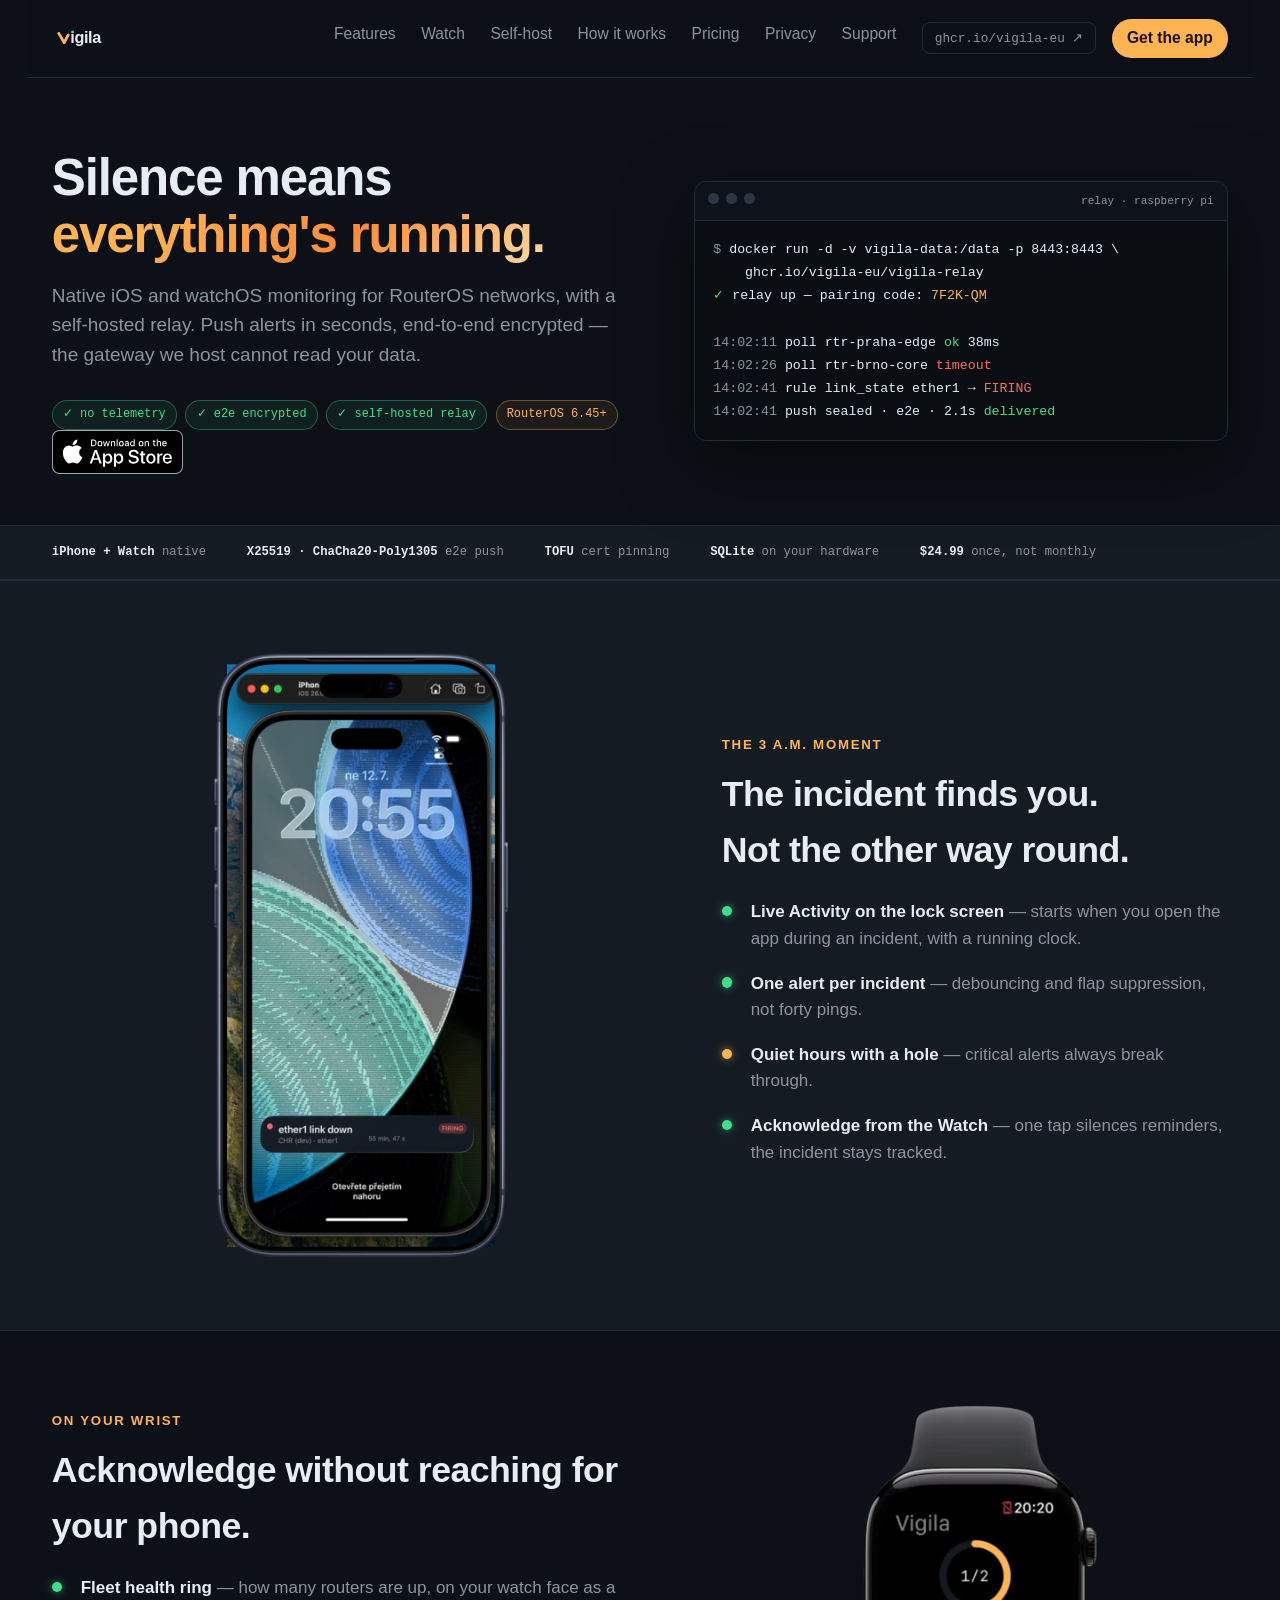
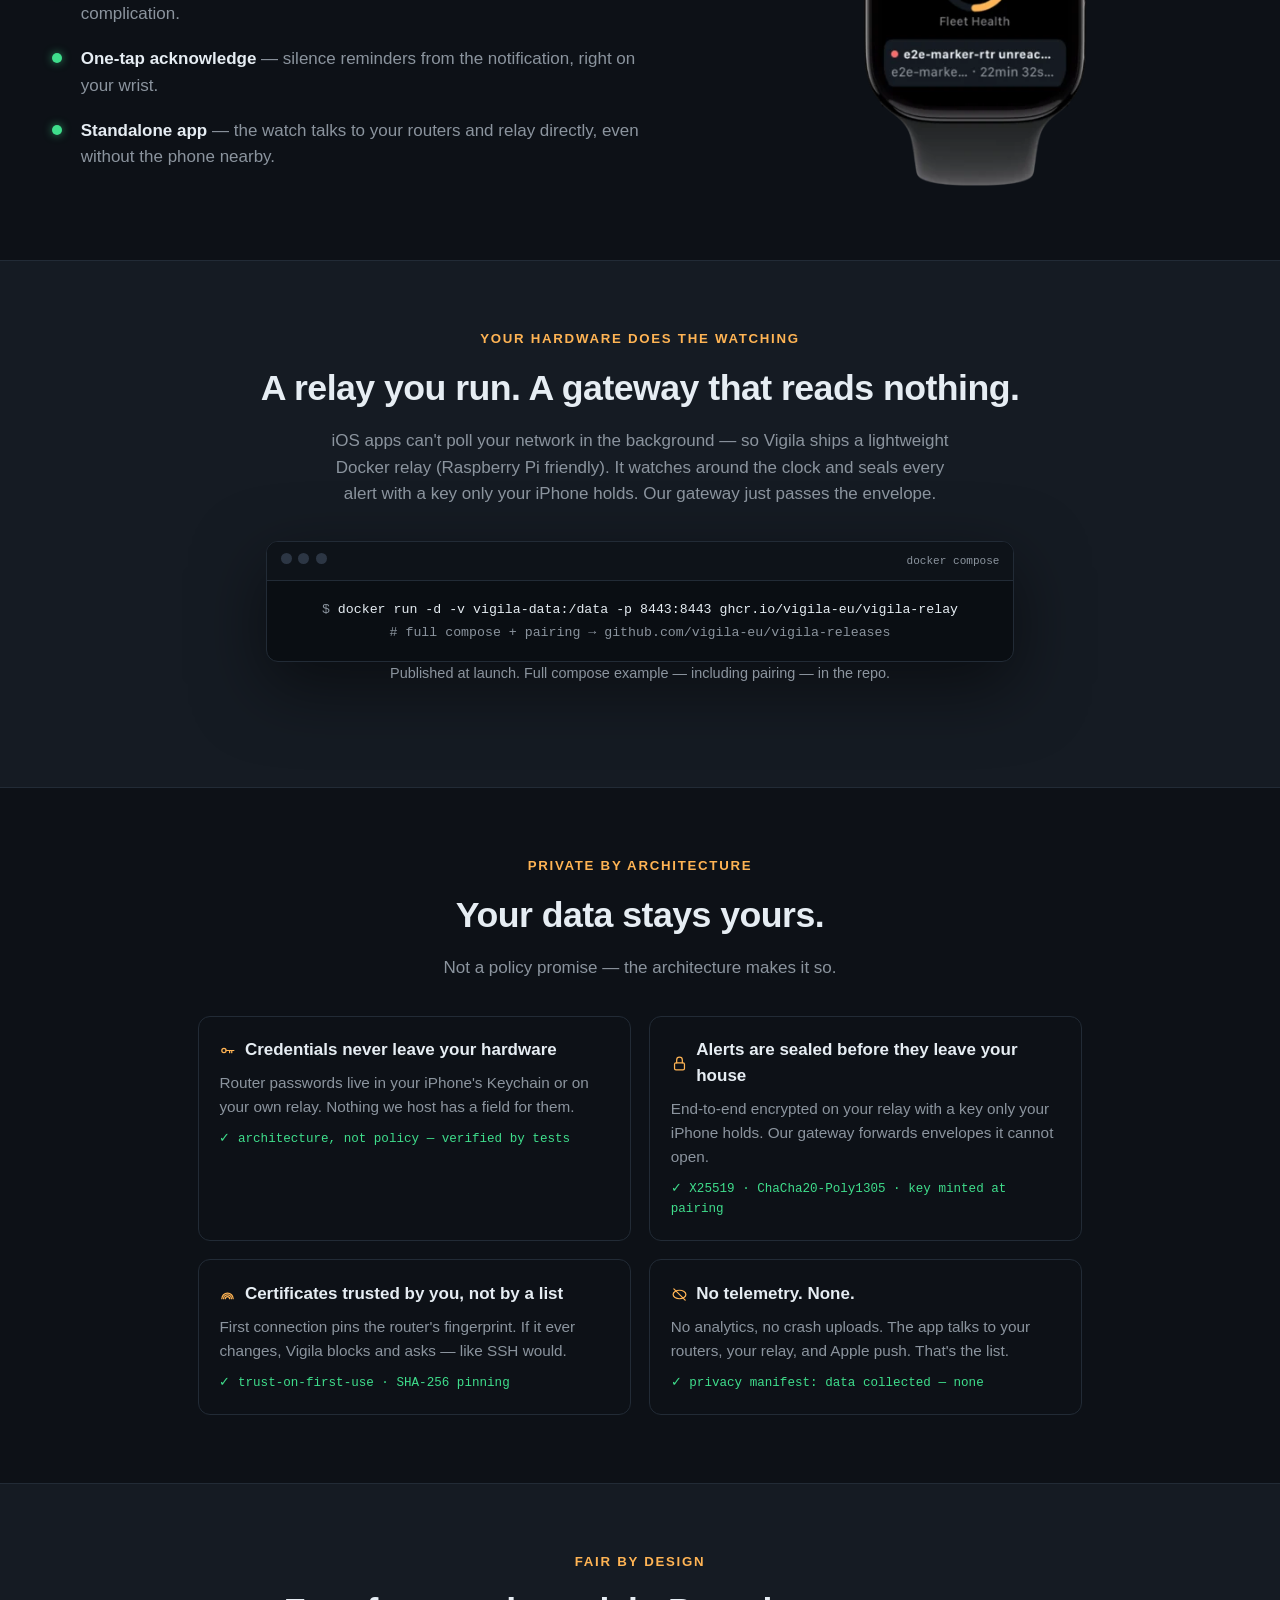
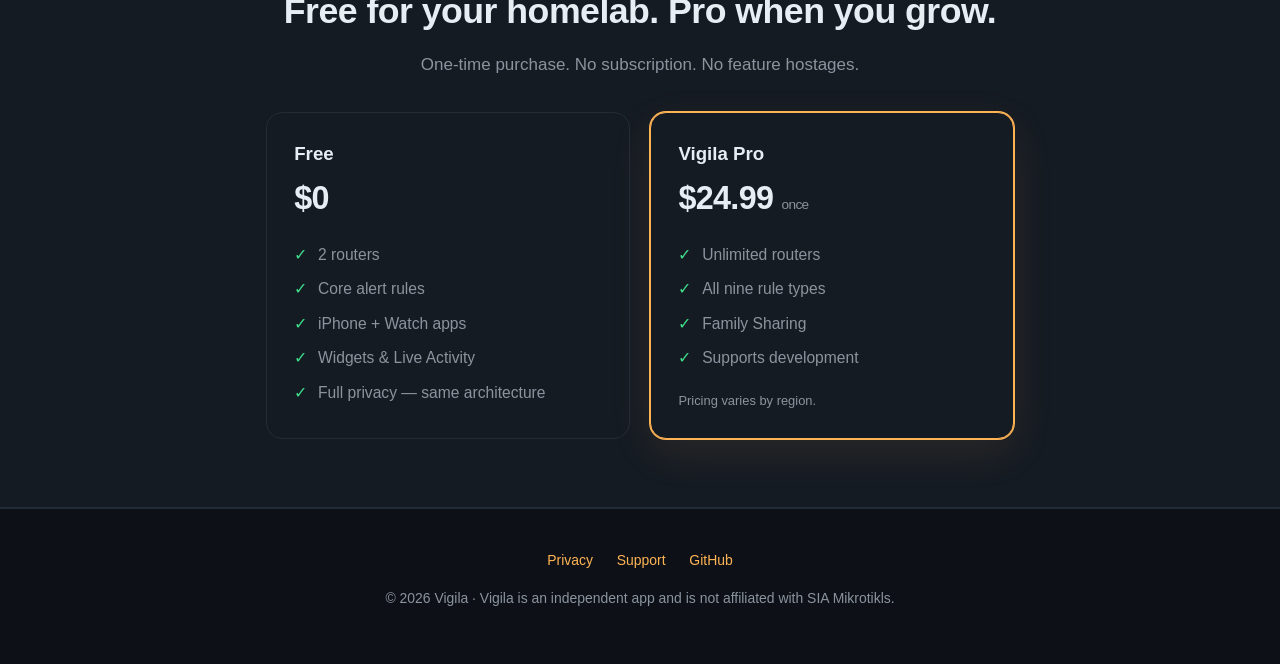
==== commit a8683168: "deploy: e6ba327b69aec70e06ce8c50a20304295838b911 vigila-eu/website@e6ba327b69aec70e06ce8c50a20304295" ====
--- a/index.html
+++ b/index.html
@@ -1,3 +1,10 @@
-<!DOCTYPE html><html lang="en" data-astro-cid-lcdefpme><head><meta charset="utf-8"><meta name="viewport" content="width=device-width, initial-scale=1"><link rel="icon" type="image/svg+xml" href="/favicon.svg"><title>Vigila — Router alerts, local-first</title><meta name="description" content="Reliable, end-to-end encrypted push alerts for RouterOS networks. No cloud account, no telemetry. Live dashboards on iPhone and Apple Watch."><meta name="robots" content="noindex"><link rel="stylesheet" href="/_astro/index.CgvI9ZZH.css"></head><body data-astro-cid-lcdefpme><div class="wrap" data-astro-cid-lcdefpme><nav data-astro-cid-lcdefpme><a class="brand" href="/" aria-label="Vigila — home" data-astro-cid-lcdefpme><img src="/img/logo.svg" alt="Vigila" style="height:1.5rem;display:block" data-astro-cid-lcdefpme></a><div class="links" data-astro-cid-lcdefpme><a href="#glance" data-astro-cid-lcdefpme>Features</a><a href="#watch" data-astro-cid-lcdefpme>Watch</a><a href="#relay" data-astro-cid-lcdefpme>Self-host</a><a href="/how-it-works" data-astro-cid-lcdefpme>How it works</a><a href="#pricing" data-astro-cid-lcdefpme>Pricing</a><a href="/privacy" data-astro-cid-lcdefpme>Privacy</a></div><a class="get" href="#" data-astro-cid-lcdefpme>Get the app</a></nav></div><header data-astro-cid-lcdefpme><div class="wrap" data-astro-cid-lcdefpme><div class="ring" aria-hidden="true" data-astro-cid-lcdefpme><span data-astro-cid-lcdefpme>1/2</span></div><p class="eyebrow" data-astro-cid-lcdefpme>Router alerts, local-first</p><h1 data-astro-cid-lcdefpme>Your uplink just went down.<br data-astro-cid-lcdefpme>Your phone already knows.</h1><p class="sub" data-astro-cid-lcdefpme>Live dashboards on iPhone and Apple Watch. Push alerts in seconds when something breaks — end-to-end encrypted, no cloud account, no telemetry.</p><div class="ctas" data-astro-cid-lcdefpme><a class="store" href="#" data-astro-cid-lcdefpme><small data-astro-cid-lcdefpme>Download on the</small> App Store</a><a class="dockercta" href="#relay" data-astro-cid-lcdefpme>$ docker run ghcr.io/vigila-eu/vigila-relay →</a></div><span class="subnote" data-astro-cid-lcdefpme>requires a self-hosted relay for background alerts · RouterOS 6.45+</span></div><div class="stage" data-astro-cid-lcdefpme><div class="device iphone" data-astro-cid-lcdefpme><img alt="Vigila dashboard on iPhone — live interfaces, traffic sparkline, one router down" src="/img/dashboard.png" data-astro-cid-lcdefpme></div><div class="device watchd" data-astro-cid-lcdefpme><img alt="Vigila on Apple Watch — fleet health ring showing 1 of 2 routers healthy" src="/img/watch.png" data-astro-cid-lcdefpme></div><div class="fade" data-astro-cid-lcdefpme></div></div></header><section class="alt" id="glance" data-astro-cid-lcdefpme><div class="wrap duo" data-astro-cid-lcdefpme><div class="shot lockshot" data-astro-cid-lcdefpme><img alt="Lock screen with a live Vigila incident: ether1 link down, FIRING, 55 minutes" src="/img/lockscreen.jpg" data-astro-cid-lcdefpme></div><div data-astro-cid-lcdefpme><p class="eyebrow" data-astro-cid-lcdefpme>the 3 a.m. moment</p><h2 data-astro-cid-lcdefpme>The incident finds you.<br data-astro-cid-lcdefpme>Not the other way round.</h2><ul class="feat" data-astro-cid-lcdefpme><li data-astro-cid-lcdefpme><b data-astro-cid-lcdefpme>Live Activity on the lock screen</b> — a firing incident with a running clock, until it resolves.</li><li data-astro-cid-lcdefpme><b data-astro-cid-lcdefpme>One alert per incident</b> — debouncing and flap suppression, not forty pings.</li><li class="warn" data-astro-cid-lcdefpme><b data-astro-cid-lcdefpme>Quiet hours with a hole</b> — critical alerts always break through.</li><li data-astro-cid-lcdefpme><b data-astro-cid-lcdefpme>Acknowledge from the Watch</b> — one tap silences reminders, the incident stays tracked.</li></ul></div></div></section><section id="watch" data-astro-cid-lcdefpme><div class="wrap duo" data-astro-cid-lcdefpme><div data-astro-cid-lcdefpme><p class="eyebrow" data-astro-cid-lcdefpme>on your wrist</p><h2 data-astro-cid-lcdefpme>Acknowledge without reaching for your phone.</h2><ul class="feat" data-astro-cid-lcdefpme><li data-astro-cid-lcdefpme><b data-astro-cid-lcdefpme>Fleet health ring</b> — how many routers are up, on your watch face as a complication.</li><li data-astro-cid-lcdefpme><b data-astro-cid-lcdefpme>One-tap acknowledge</b> — silence reminders from the notification, right on your wrist.</li><li data-astro-cid-lcdefpme><b data-astro-cid-lcdefpme>Standalone app</b> — the watch talks to your routers and relay directly, even without the phone nearby.</li></ul></div><div class="shot watchside" data-astro-cid-lcdefpme><span class="frame" style="border-radius:2rem" data-astro-cid-lcdefpme><img alt="Vigila on Apple Watch — fleet health ring showing 1 of 2 routers healthy" style="border-radius:1.6rem" src="/img/watch.png" data-astro-cid-lcdefpme></span></div></div></section><section class="alt" id="relay" data-astro-cid-lcdefpme><div class="wrap center" data-astro-cid-lcdefpme><p class="eyebrow" data-astro-cid-lcdefpme>your hardware does the watching</p><h2 data-astro-cid-lcdefpme>A relay you run. A gateway that reads nothing.</h2><p class="lead" style="margin-inline:auto" data-astro-cid-lcdefpme>iOS apps can't poll your network in the background — so Vigila ships a lightweight Docker relay (Raspberry Pi friendly). It watches around the clock and seals every alert with a key only your iPhone holds. Our gateway just passes the envelope.</p><code style="font-family:var(--mono);background:var(--panel);border:1px solid var(--line);
-      border-radius:10px;padding:.7rem 1.1rem;display:inline-block;color:var(--ok);
-      max-width:100%;overflow-x:auto;white-space:pre" data-astro-cid-lcdefpme>$ docker run -d -v vigila-data:/data -p 8443:8443 ghcr.io/vigila-eu/vigila-relay</code><p class="lead" style="margin-inline:auto;font-size:.85rem;opacity:.7" data-astro-cid-lcdefpme>Published at launch. Full compose example — including pairing — in the repo.</p></div></section><section id="privacy" data-astro-cid-lcdefpme><div class="wrap" data-astro-cid-lcdefpme><div class="center" data-astro-cid-lcdefpme><p class="eyebrow" data-astro-cid-lcdefpme>private by architecture</p><h2 data-astro-cid-lcdefpme>Your data stays yours.</h2><p class="lead" style="margin-inline:auto" data-astro-cid-lcdefpme>Not a policy promise — the architecture makes it so.</p></div><div class="privgrid" data-astro-cid-lcdefpme><div class="pcard" data-astro-cid-lcdefpme><h3 data-astro-cid-lcdefpme>Credentials never leave your hardware</h3><p data-astro-cid-lcdefpme>Router passwords live in your iPhone's Keychain or on your own relay. Nothing we host has a field for them.</p><span class="proof" data-astro-cid-lcdefpme>architecture, not policy — verified by tests</span></div><div class="pcard" data-astro-cid-lcdefpme><h3 data-astro-cid-lcdefpme>Alerts are sealed before they leave your house</h3><p data-astro-cid-lcdefpme>End-to-end encrypted on your relay with a key only your iPhone holds. Our gateway forwards envelopes it cannot open.</p><span class="proof" data-astro-cid-lcdefpme>X25519 · ChaCha20-Poly1305 · key minted at pairing</span></div><div class="pcard" data-astro-cid-lcdefpme><h3 data-astro-cid-lcdefpme>Certificates trusted by you, not by a list</h3><p data-astro-cid-lcdefpme>First connection pins the router's fingerprint. If it ever changes, Vigila blocks and asks — like SSH would.</p><span class="proof" data-astro-cid-lcdefpme>trust-on-first-use · SHA-256 pinning</span></div><div class="pcard" data-astro-cid-lcdefpme><h3 data-astro-cid-lcdefpme>No telemetry. None.</h3><p data-astro-cid-lcdefpme>No analytics, no crash uploads. The app talks to your routers, your relay, and Apple push. That's the list.</p><span class="proof" data-astro-cid-lcdefpme>privacy manifest: data collected — none</span></div></div></div></section><section class="alt" id="pricing" data-astro-cid-lcdefpme><div class="wrap" data-astro-cid-lcdefpme><div class="center" data-astro-cid-lcdefpme><p class="eyebrow" data-astro-cid-lcdefpme>fair by design</p><h2 data-astro-cid-lcdefpme>Free for your homelab. Pro when you grow.</h2><p class="lead" style="margin-inline:auto" data-astro-cid-lcdefpme>One-time purchase. No subscription. No feature hostages.</p></div><div class="pricing" data-astro-cid-lcdefpme><div class="plan" data-astro-cid-lcdefpme><h3 data-astro-cid-lcdefpme>Free</h3><div class="price" data-astro-cid-lcdefpme>$0</div><ul data-astro-cid-lcdefpme><li data-astro-cid-lcdefpme>2 routers</li><li data-astro-cid-lcdefpme>Core alert rules</li><li data-astro-cid-lcdefpme>iPhone + Watch apps</li><li data-astro-cid-lcdefpme>Widgets &amp; Live Activity</li><li data-astro-cid-lcdefpme>Full privacy — same architecture</li></ul></div><div class="plan pro" data-astro-cid-lcdefpme><h3 data-astro-cid-lcdefpme>Vigila Pro</h3><div class="price" data-astro-cid-lcdefpme>$24.99 <small data-astro-cid-lcdefpme>once</small></div><ul data-astro-cid-lcdefpme><li data-astro-cid-lcdefpme>Unlimited routers</li><li data-astro-cid-lcdefpme>All nine rule types</li><li data-astro-cid-lcdefpme>Family Sharing</li><li data-astro-cid-lcdefpme>Supports development</li></ul></div></div></div></section><footer data-astro-cid-lcdefpme><div class="links" data-astro-cid-lcdefpme><a href="/privacy" data-astro-cid-lcdefpme>Privacy</a><a href="https://github.com/vigila-eu" data-astro-cid-lcdefpme>GitHub</a></div><div class="wrap" data-astro-cid-lcdefpme>© 2026 Vigila · Vigila is an independent app and is not affiliated with SIA Mikrotikls.</div></footer></body></html>+<!DOCTYPE html><html lang="en"><head><meta charset="utf-8"><meta name="viewport" content="width=device-width, initial-scale=1"><link rel="icon" type="image/svg+xml" href="/favicon.svg"><title>Vigila — Router alerts, local-first</title><meta name="description" content="Reliable, end-to-end encrypted push alerts for RouterOS networks. No cloud account, no telemetry. Live dashboards on iPhone and Apple Watch."><link rel="canonical" href="https://vigila.eu/"><meta name="robots" content="noindex"><meta property="og:type" content="website"><meta property="og:title" content="Vigila — Router alerts, local-first"><meta property="og:description" content="Reliable, end-to-end encrypted push alerts for RouterOS networks. No cloud account, no telemetry. Live dashboards on iPhone and Apple Watch."><meta property="og:url" content="https://vigila.eu/"><meta property="og:image" content="https://vigila.eu/img/og-image.png"><meta name="twitter:card" content="summary_large_image"><meta name="twitter:title" content="Vigila — Router alerts, local-first"><meta name="twitter:description" content="Reliable, end-to-end encrypted push alerts for RouterOS networks. No cloud account, no telemetry. Live dashboards on iPhone and Apple Watch."><meta name="twitter:image" content="https://vigila.eu/img/og-image.png"><style>html{scroll-padding-top:5.5rem;font-size:17px}:root{--bg:#0d1117;--panel:#151b23;--line:#222b36;--accent:#ffb454;--ok:#3fde8c;--down:#ff6b6b;--text:#e6edf3;--muted:#8b949e;--sans:-apple-system,BlinkMacSystemFont,"SF Pro Display","SF Pro Text",Inter,sans-serif;--mono:ui-monospace,"SF Mono",Menlo,monospace;--grad:linear-gradient(135deg,#ffb454 20%,#ff8c37 60%,#ffd9a0)}*{box-sizing:border-box}html,body{margin:0}body{background:var(--bg);color:var(--text);font-family:var(--sans);line-height:1.6}a{color:var(--accent);text-decoration:none}a:hover{text-decoration:underline}:focus-visible{outline:2px solid var(--accent);outline-offset:3px;border-radius:6px}.grad-text{background:var(--grad);-webkit-text-fill-color:transparent;background-clip:text}nav{padding:1.1rem 0;z-index:50;-webkit-backdrop-filter:blur(18px);border-bottom:1px solid var(--line);background:#0d1117b8;align-items:center;max-width:72rem;margin:0 auto;padding-inline:1.4rem;font-size:.92rem;display:flex;position:sticky;top:0}nav .brand{color:var(--text);font-size:1.1rem;font-weight:700}nav .brand i{color:var(--accent);font-style:normal}nav .links{flex-wrap:wrap;justify-content:flex-end;gap:1.5rem;margin-left:auto;display:flex}nav .links a{white-space:nowrap;color:var(--muted)}nav .links a:hover{color:var(--text)}nav .ghchip{font-family:var(--mono);border:1px solid var(--line);color:var(--text);border-radius:8px;padding:.3rem .7rem;font-size:.75rem}nav .get{background:var(--accent);color:#1a1206;border-radius:999px;margin-left:.9rem;padding:.45rem .9rem;font-weight:650}nav .get:hover{filter:brightness(1.06);text-decoration:none}@media (width<=56rem){nav{flex-wrap:wrap;row-gap:.55rem;padding-block:.7rem}nav .links{scrollbar-width:none;flex-wrap:nowrap;flex-basis:100%;order:3;justify-content:flex-start;gap:1.1rem;overflow-x:auto}nav .get{margin-left:auto}html{scroll-padding-top:6.5rem}}footer{color:var(--muted);border-top:1px solid var(--line);padding:2.4rem 0 3.2rem;font-size:.82rem}footer .inner{max-width:var(--footer-width,72rem);margin:0 auto;padding:0 1.4rem}footer.boxed{max-width:var(--footer-width,72rem);margin:0 auto;padding-inline:1.4rem}footer.boxed .inner{max-width:none;padding:0}footer .links{flex-wrap:wrap;gap:1.4rem;margin-bottom:1rem;display:flex}footer p{margin:0}footer.center{text-align:center}footer.center .links{justify-content:center}footer.margin-top{margin-top:2rem}
+</style><link rel="stylesheet" href="/_astro/index.BwgeDpJ2.css"></head><body><nav><a class="brand" href="/" aria-label="Vigila — home"><img src="/img/logo.svg" alt="Vigila" width="93" height="24" style="height:1.5rem;width:auto;display:block"></a><div class="links"><a href="#glance">Features</a><a href="#watch">Watch</a><a href="#relay">Self-host</a><a href="/how-it-works">How it works</a><a href="#pricing">Pricing</a><a href="/privacy">Privacy</a><a href="/support">Support</a><a class="ghchip" href="https://github.com/vigila-eu/vigila-releases">ghcr.io/vigila-eu ↗</a></div><a class="get" href="#">Get the app</a></nav><main><header class="hero wrap" data-astro-cid-lcdefpme><div data-astro-cid-lcdefpme><h1 data-astro-cid-lcdefpme>Silence means <span class="grad-text" data-astro-cid-lcdefpme>everything's running.</span></h1><p class="sub" data-astro-cid-lcdefpme>Native iOS and watchOS monitoring for RouterOS networks, with a self-hosted relay. Push alerts in seconds, end-to-end encrypted — the gateway we host cannot read your data.</p><div class="chips" data-astro-cid-4rkvz5h7><span class="chip ok" data-astro-cid-4rkvz5h7>✓ no telemetry</span><span class="chip ok" data-astro-cid-4rkvz5h7>✓ e2e encrypted</span><span class="chip ok" data-astro-cid-4rkvz5h7>✓ self-hosted relay</span><span class="chip warn" data-astro-cid-4rkvz5h7>RouterOS 6.45+</span></div><div class="ctas" data-astro-cid-lcdefpme><a href="#" data-astro-cid-lcdefpme><img src="/img/appstore-badge.svg" alt="Download on the App Store" style="height:44px;width:auto;display:block" data-astro-cid-lcdefpme></a></div></div><div class="term" data-astro-cid-kenkipkp><div class="bar" aria-hidden="true" data-astro-cid-kenkipkp><i data-astro-cid-kenkipkp></i><i data-astro-cid-kenkipkp></i><i data-astro-cid-kenkipkp></i><span data-astro-cid-kenkipkp>relay · raspberry pi</span></div><pre data-astro-cid-kenkipkp><span class="c">$</span> docker run -d -v vigila-data:/data -p 8443:8443 \
+    ghcr.io/vigila-eu/vigila-relay
+<span class="g">✓</span> relay up — pairing code: <span class="a">7F2K-QM</span>
+
+<span class="c">14:02:11</span> poll rtr-praha-edge <span class="g">ok</span> 38ms
+<span class="c">14:02:26</span> poll rtr-brno-core <span class="r">timeout</span>
+<span class="c">14:02:41</span> rule link_state ether1 → <span class="r">FIRING</span>
+<span class="c">14:02:41</span> push sealed · e2e · 2.1s <span class="g">delivered</span></pre></div></header><div class="strip" data-astro-cid-sc4di4z7><div class="stripin" data-astro-cid-sc4di4z7><span data-astro-cid-sc4di4z7><b data-astro-cid-sc4di4z7>iPhone + Watch</b> native</span><span data-astro-cid-sc4di4z7><b data-astro-cid-sc4di4z7>X25519 · ChaCha20-Poly1305</b> e2e push</span><span data-astro-cid-sc4di4z7><b data-astro-cid-sc4di4z7>TOFU</b> cert pinning</span><span data-astro-cid-sc4di4z7><b data-astro-cid-sc4di4z7>SQLite</b> on your hardware</span><span data-astro-cid-sc4di4z7><b data-astro-cid-sc4di4z7>$24.99</b> once, not monthly</span></div></div><section class="alt" id="glance" data-astro-cid-lcdefpme><div class="wrap duo" data-astro-cid-lcdefpme><div class="lockshot" data-astro-cid-lcdefpme><picture data-astro-cid-lcdefpme><source type="image/webp" srcset="/img/framed/lockscreen-framed.webp 1x, /img/framed/lockscreen-framed@2x.webp 2x" data-astro-cid-lcdefpme><img alt="Lock screen with a live Vigila incident: ether1 link down, FIRING, 55 minutes" src="/img/framed/lockscreen-framed.png" srcset="/img/framed/lockscreen-framed.png 1x, /img/framed/lockscreen-framed@2x.png 2x" width="675" height="1380" loading="lazy" decoding="async" data-astro-cid-lcdefpme></picture></div><div data-astro-cid-lcdefpme><p class="eyebrow" data-astro-cid-lcdefpme>the 3 a.m. moment</p><h2 data-astro-cid-lcdefpme>The incident finds you.<br data-astro-cid-lcdefpme>Not the other way round.</h2><ul class="feat" data-astro-cid-lcdefpme><li data-astro-cid-lcdefpme><b data-astro-cid-lcdefpme>Live Activity on the lock screen</b> — starts when you open the app during an incident, with a running clock.</li><li data-astro-cid-lcdefpme><b data-astro-cid-lcdefpme>One alert per incident</b> — debouncing and flap suppression, not forty pings.</li><li class="warn" data-astro-cid-lcdefpme><b data-astro-cid-lcdefpme>Quiet hours with a hole</b> — critical alerts always break through.</li><li data-astro-cid-lcdefpme><b data-astro-cid-lcdefpme>Acknowledge from the Watch</b> — one tap silences reminders, the incident stays tracked.</li></ul></div></div></section><section id="watch" data-astro-cid-lcdefpme><div class="wrap duo" data-astro-cid-lcdefpme><div data-astro-cid-lcdefpme><p class="eyebrow" data-astro-cid-lcdefpme>on your wrist</p><h2 data-astro-cid-lcdefpme>Acknowledge without reaching for your phone.</h2><ul class="feat" data-astro-cid-lcdefpme><li data-astro-cid-lcdefpme><b data-astro-cid-lcdefpme>Fleet health ring</b> — how many routers are up, on your watch face as a complication.</li><li data-astro-cid-lcdefpme><b data-astro-cid-lcdefpme>One-tap acknowledge</b> — silence reminders from the notification, right on your wrist.</li><li data-astro-cid-lcdefpme><b data-astro-cid-lcdefpme>Standalone app</b> — the watch talks to your routers and relay directly, even without the phone nearby.</li></ul></div><div class="watchside" data-astro-cid-lcdefpme><picture data-astro-cid-lcdefpme><source type="image/webp" srcset="/img/framed/watch-framed.webp 1x, /img/framed/watch-framed@2x.webp 2x" data-astro-cid-lcdefpme><img alt="Vigila on Apple Watch — fleet health ring showing 1 of 2 routers healthy" src="/img/framed/watch-framed.png" srcset="/img/framed/watch-framed.png 1x, /img/framed/watch-framed@2x.png 2x" width="280" height="440" loading="lazy" decoding="async" data-astro-cid-lcdefpme></picture></div></div></section><section class="alt" id="relay" data-astro-cid-lcdefpme><div class="wrap center" data-astro-cid-lcdefpme><p class="eyebrow" data-astro-cid-lcdefpme>your hardware does the watching</p><h2 data-astro-cid-lcdefpme>A relay you run. A gateway that reads nothing.</h2><p class="lead" style="margin-inline:auto" data-astro-cid-lcdefpme>iOS apps can't poll your network in the background — so Vigila ships a lightweight Docker relay (Raspberry Pi friendly). It watches around the clock and seals every alert with a key only your iPhone holds. Our gateway just passes the envelope.</p><div class="relay-term" data-astro-cid-lcdefpme><div class="term" data-astro-cid-kenkipkp><div class="bar" aria-hidden="true" data-astro-cid-kenkipkp><i data-astro-cid-kenkipkp></i><i data-astro-cid-kenkipkp></i><i data-astro-cid-kenkipkp></i><span data-astro-cid-kenkipkp>docker compose</span></div><pre data-astro-cid-kenkipkp><span class="c">$</span> docker run -d -v vigila-data:/data -p 8443:8443 ghcr.io/vigila-eu/vigila-relay
+<span class="c"># full compose + pairing → github.com/vigila-eu/vigila-releases</span></pre></div></div><p class="lead" style="margin-inline:auto;font-size:.85rem" data-astro-cid-lcdefpme>Published at launch. Full compose example — including pairing — in the repo.</p></div></section><section id="privacy" data-astro-cid-lcdefpme><div class="wrap" data-astro-cid-lcdefpme><div class="center" data-astro-cid-lcdefpme><p class="eyebrow" data-astro-cid-lcdefpme>private by architecture</p><h2 data-astro-cid-lcdefpme>Your data stays yours.</h2><p class="lead" style="margin-inline:auto" data-astro-cid-lcdefpme>Not a policy promise — the architecture makes it so.</p></div><div class="privgrid" data-astro-cid-lcdefpme><div class="pcard" data-astro-cid-lcdefpme><h3 data-astro-cid-lcdefpme><svg viewBox="0 0 24 24" fill="none" stroke="currentColor" stroke-width="1.75" stroke-linecap="round" stroke-linejoin="round" aria-hidden="true" data-astro-cid-lcdefpme><circle cx="7" cy="12" r="3" data-astro-cid-lcdefpme></circle><path d="M10 12h11M15 12v3M18 12v3" data-astro-cid-lcdefpme></path></svg> Credentials never leave your hardware</h3><p data-astro-cid-lcdefpme>Router passwords live in your iPhone's Keychain or on your own relay. Nothing we host has a field for them.</p><span class="proof" data-astro-cid-lcdefpme>architecture, not policy — <a href="https://github.com/vigila-eu/protocol" data-astro-cid-lcdefpme>verified by tests</a></span></div><div class="pcard" data-astro-cid-lcdefpme><h3 data-astro-cid-lcdefpme><svg viewBox="0 0 24 24" fill="none" stroke="currentColor" stroke-width="1.75" stroke-linecap="round" stroke-linejoin="round" aria-hidden="true" data-astro-cid-lcdefpme><rect x="5" y="11" width="14" height="10" rx="2" data-astro-cid-lcdefpme></rect><path d="M8 11V7a4 4 0 0 1 8 0v4" data-astro-cid-lcdefpme></path></svg> Alerts are sealed before they leave your house</h3><p data-astro-cid-lcdefpme>End-to-end encrypted on your relay with a key only your iPhone holds. Our gateway forwards envelopes it cannot open.</p><span class="proof" data-astro-cid-lcdefpme>X25519 · ChaCha20-Poly1305 · key minted at pairing</span></div><div class="pcard" data-astro-cid-lcdefpme><h3 data-astro-cid-lcdefpme><svg viewBox="0 0 24 24" fill="none" stroke="currentColor" stroke-width="1.75" stroke-linecap="round" stroke-linejoin="round" aria-hidden="true" data-astro-cid-lcdefpme><path d="M4 18a8 8 0 0 1 16 0M6.5 18a5.5 5.5 0 0 1 11 0M9 18a3 3 0 0 1 6 0" data-astro-cid-lcdefpme></path></svg> Certificates trusted by you, not by a list</h3><p data-astro-cid-lcdefpme>First connection pins the router's fingerprint. If it ever changes, Vigila blocks and asks — like SSH would.</p><span class="proof" data-astro-cid-lcdefpme>trust-on-first-use · SHA-256 pinning</span></div><div class="pcard" data-astro-cid-lcdefpme><h3 data-astro-cid-lcdefpme><svg viewBox="0 0 24 24" fill="none" stroke="currentColor" stroke-width="1.75" stroke-linecap="round" stroke-linejoin="round" aria-hidden="true" data-astro-cid-lcdefpme><path d="M3 12a9 6 0 0 1 18 0 9 6 0 0 1-18 0Z" data-astro-cid-lcdefpme></path><path d="M4 4L20 20" data-astro-cid-lcdefpme></path></svg> No telemetry. None.</h3><p data-astro-cid-lcdefpme>No analytics, no crash uploads. The app talks to your routers, your relay, and Apple push. That's the list.</p><span class="proof" data-astro-cid-lcdefpme>privacy manifest: data collected — none</span></div></div></div></section><section class="alt" id="pricing" data-astro-cid-lcdefpme><div class="wrap" data-astro-cid-lcdefpme><div class="center" data-astro-cid-lcdefpme><p class="eyebrow" data-astro-cid-lcdefpme>fair by design</p><h2 data-astro-cid-lcdefpme>Free for your homelab. Pro when you grow.</h2><p class="lead" style="margin-inline:auto" data-astro-cid-lcdefpme>One-time purchase. No subscription. No feature hostages.</p></div><div class="pricing" data-astro-cid-lcdefpme><div class="plan" data-astro-cid-lcdefpme><h3 data-astro-cid-lcdefpme>Free</h3><div class="price" data-astro-cid-lcdefpme>$0</div><ul data-astro-cid-lcdefpme><li data-astro-cid-lcdefpme>2 routers</li><li data-astro-cid-lcdefpme>Core alert rules</li><li data-astro-cid-lcdefpme>iPhone + Watch apps</li><li data-astro-cid-lcdefpme>Widgets &amp; Live Activity</li><li data-astro-cid-lcdefpme>Full privacy — same architecture</li></ul></div><div class="plan pro" data-astro-cid-lcdefpme><h3 data-astro-cid-lcdefpme>Vigila Pro</h3><div class="price" data-astro-cid-lcdefpme>$24.99 <small data-astro-cid-lcdefpme>once</small></div><ul data-astro-cid-lcdefpme><li data-astro-cid-lcdefpme>Unlimited routers</li><li data-astro-cid-lcdefpme>All nine rule types</li><li data-astro-cid-lcdefpme>Family Sharing</li><li data-astro-cid-lcdefpme>Supports development</li></ul><p class="fineprint" data-astro-cid-lcdefpme>Pricing varies by region.</p></div></div></div></section></main><footer class="center" style="--footer-width:72rem"><div class="inner"><div class="links"><a href="/privacy">Privacy</a><a href="/support">Support</a><a href="https://github.com/vigila-eu">GitHub</a></div><p>© 2026 Vigila · Vigila is an independent app and is not affiliated with SIA Mikrotikls.</p></div></footer></body></html>
--- a/_astro/index.BwgeDpJ2.css
+++ b/_astro/index.BwgeDpJ2.css
@@ -0,0 +1 @@
+.term[data-astro-cid-kenkipkp]{border:1px solid var(--line);background:#0a0e13;border-radius:12px;overflow:hidden;box-shadow:0 24px 70px #00000080}.bar[data-astro-cid-kenkipkp]{border-bottom:1px solid var(--line);background:#0e1319;gap:.4rem;padding:.6rem .8rem;display:flex}.bar[data-astro-cid-kenkipkp] i[data-astro-cid-kenkipkp]{background:#2c3644;border-radius:50%;width:.65rem;height:.65rem;display:block}.bar[data-astro-cid-kenkipkp] span[data-astro-cid-kenkipkp]{font-family:var(--mono);color:var(--muted);margin-left:auto;font-size:.65rem}pre[data-astro-cid-kenkipkp]{font-family:var(--mono);color:var(--text);margin:0;padding:1rem 1.1rem;font-size:.78rem;line-height:1.75;overflow-x:auto}pre[data-astro-cid-kenkipkp] .c{color:var(--muted)}pre[data-astro-cid-kenkipkp] .g{color:var(--ok)}pre[data-astro-cid-kenkipkp] .a{color:var(--accent)}pre[data-astro-cid-kenkipkp] .r{color:var(--down)}.chips[data-astro-cid-4rkvz5h7]{flex-wrap:wrap;gap:.5rem;display:flex}.chip[data-astro-cid-4rkvz5h7]{font-family:var(--mono);border-radius:999px;padding:.28rem .6rem;font-size:.7rem}.chip[data-astro-cid-4rkvz5h7].ok{color:var(--ok);background:#3fde8c12;border:1px solid #3fde8c59}.chip[data-astro-cid-4rkvz5h7].warn{color:var(--accent);background:#ffb45412;border:1px solid #ffb45459}.strip[data-astro-cid-sc4di4z7]{border-block:1px solid var(--line);background:var(--panel)}.stripin[data-astro-cid-sc4di4z7]{max-width:72rem;font-family:var(--mono);color:var(--muted);flex-wrap:wrap;gap:2.4rem;margin:0 auto;padding:1rem 1.4rem;font-size:.72rem;display:flex}.stripin[data-astro-cid-sc4di4z7] b[data-astro-cid-sc4di4z7]{color:var(--text);font-weight:600}body{line-height:1.55}.wrap[data-astro-cid-lcdefpme]{max-width:72rem;margin:0 auto;padding:0 1.4rem}.hero[data-astro-cid-lcdefpme]{grid-template-columns:1.05fr .95fr;align-items:center;gap:3rem;padding:4.2rem 1.4rem 3rem;display:grid}h1[data-astro-cid-lcdefpme]{letter-spacing:-.022em;margin:0 0 1rem;font-size:clamp(2rem,4.2vw,3rem);font-weight:740;line-height:1.12}.sub[data-astro-cid-lcdefpme]{color:var(--muted);max-width:34rem;margin:0 0 1.8rem;font-size:1.12rem}.ctas[data-astro-cid-lcdefpme]{flex-wrap:wrap;align-items:center;gap:1.1rem;display:flex}section[data-astro-cid-lcdefpme]{padding:4rem 0}section[data-astro-cid-lcdefpme].alt{background:var(--panel);border-block:1px solid var(--line)}.eyebrow[data-astro-cid-lcdefpme]{letter-spacing:.13em;text-transform:uppercase;color:var(--accent);margin:0 0 .7rem;font-size:.78rem;font-weight:700}h2[data-astro-cid-lcdefpme]{letter-spacing:-.015em;margin:0 0 .7rem;font-size:clamp(1.5rem,3vw,2.1rem);font-weight:720}.lead[data-astro-cid-lcdefpme]{color:var(--muted);max-width:38rem;margin:0 0 2rem}.duo[data-astro-cid-lcdefpme]{grid-template-columns:1.1fr .9fr;align-items:center;gap:3rem;display:grid}.duo[data-astro-cid-lcdefpme] .lockshot[data-astro-cid-lcdefpme],.duo[data-astro-cid-lcdefpme] .watchside[data-astro-cid-lcdefpme]{margin:0 auto}.duo[data-astro-cid-lcdefpme] .lockshot[data-astro-cid-lcdefpme]{max-width:300px}.duo[data-astro-cid-lcdefpme] .watchside[data-astro-cid-lcdefpme]{max-width:250px}.duo[data-astro-cid-lcdefpme] .lockshot[data-astro-cid-lcdefpme] img[data-astro-cid-lcdefpme],.duo[data-astro-cid-lcdefpme] .watchside[data-astro-cid-lcdefpme] img[data-astro-cid-lcdefpme]{width:100%;height:auto;display:block}ul[data-astro-cid-lcdefpme].feat{margin:0;padding:0;list-style:none}ul[data-astro-cid-lcdefpme].feat li[data-astro-cid-lcdefpme]{color:var(--muted);padding:.55rem 0 .55rem 1.7rem;position:relative}ul[data-astro-cid-lcdefpme].feat li[data-astro-cid-lcdefpme] b[data-astro-cid-lcdefpme]{color:var(--text);font-weight:620}ul[data-astro-cid-lcdefpme].feat li[data-astro-cid-lcdefpme]:before{content:"";background:var(--ok);border-radius:50%;width:.6rem;height:.6rem;position:absolute;top:.95rem;left:0;box-shadow:0 0 8px #3fde8c99}ul[data-astro-cid-lcdefpme].feat li[data-astro-cid-lcdefpme].warn:before{background:var(--accent);box-shadow:0 0 8px #ffb45499}.relay-term[data-astro-cid-lcdefpme]{max-width:44rem;margin:0 auto}.pricing[data-astro-cid-lcdefpme]{grid-template-columns:1fr 1fr;gap:1.2rem;max-width:44rem;margin:0 auto;display:grid}.plan[data-astro-cid-lcdefpme]{background:var(--panel);border:1px solid var(--line);border-radius:16px;padding:1.6rem}.plan[data-astro-cid-lcdefpme].pro{border-color:var(--accent);box-shadow:0 0 0 1px var(--accent),0 14px 44px #ffb45417}.plan[data-astro-cid-lcdefpme] h3[data-astro-cid-lcdefpme]{margin:0 0 .2rem;font-size:1.1rem}.plan[data-astro-cid-lcdefpme] .price[data-astro-cid-lcdefpme]{letter-spacing:-.02em;margin:.2rem 0 .9rem;font-size:1.9rem;font-weight:760}.plan[data-astro-cid-lcdefpme] .price[data-astro-cid-lcdefpme] small[data-astro-cid-lcdefpme]{color:var(--muted);font-size:.8rem;font-weight:500}.plan[data-astro-cid-lcdefpme] ul[data-astro-cid-lcdefpme]{color:var(--muted);margin:0;padding:0;font-size:.92rem;list-style:none}.plan[data-astro-cid-lcdefpme] li[data-astro-cid-lcdefpme]{padding:.3rem 0 .3rem 1.4rem;position:relative}.plan[data-astro-cid-lcdefpme] li[data-astro-cid-lcdefpme]:before{content:"✓";color:var(--ok);position:absolute;left:0}.plan[data-astro-cid-lcdefpme] .fineprint[data-astro-cid-lcdefpme]{color:var(--muted);margin:.9rem 0 0;font-size:.76rem}.center[data-astro-cid-lcdefpme]{text-align:center}.privgrid[data-astro-cid-lcdefpme]{grid-template-columns:repeat(2,1fr);gap:1.1rem;max-width:52rem;margin:2rem auto 0;display:grid}.pcard[data-astro-cid-lcdefpme]{background:var(--bg);border:1px solid var(--line);border-radius:12px;padding:1.2rem}.pcard[data-astro-cid-lcdefpme] h3[data-astro-cid-lcdefpme]{align-items:center;gap:.5rem;margin:0 0 .45rem;font-size:1rem;display:flex}.pcard[data-astro-cid-lcdefpme] h3[data-astro-cid-lcdefpme] svg[data-astro-cid-lcdefpme]{width:1rem;height:1rem;color:var(--accent);flex:none}.pcard[data-astro-cid-lcdefpme] p[data-astro-cid-lcdefpme]{color:var(--muted);margin:0;font-size:.9rem}.pcard[data-astro-cid-lcdefpme] .proof[data-astro-cid-lcdefpme]{font-family:var(--mono);color:var(--ok);margin-top:.7rem;font-size:.74rem;display:block}.pcard[data-astro-cid-lcdefpme] .proof[data-astro-cid-lcdefpme]:before{content:"✓ "}.pcard[data-astro-cid-lcdefpme] .proof[data-astro-cid-lcdefpme] a[data-astro-cid-lcdefpme]{color:inherit}@media (width<=56rem){.hero[data-astro-cid-lcdefpme],.duo[data-astro-cid-lcdefpme],.pricing[data-astro-cid-lcdefpme],.privgrid[data-astro-cid-lcdefpme]{grid-template-columns:1fr}}
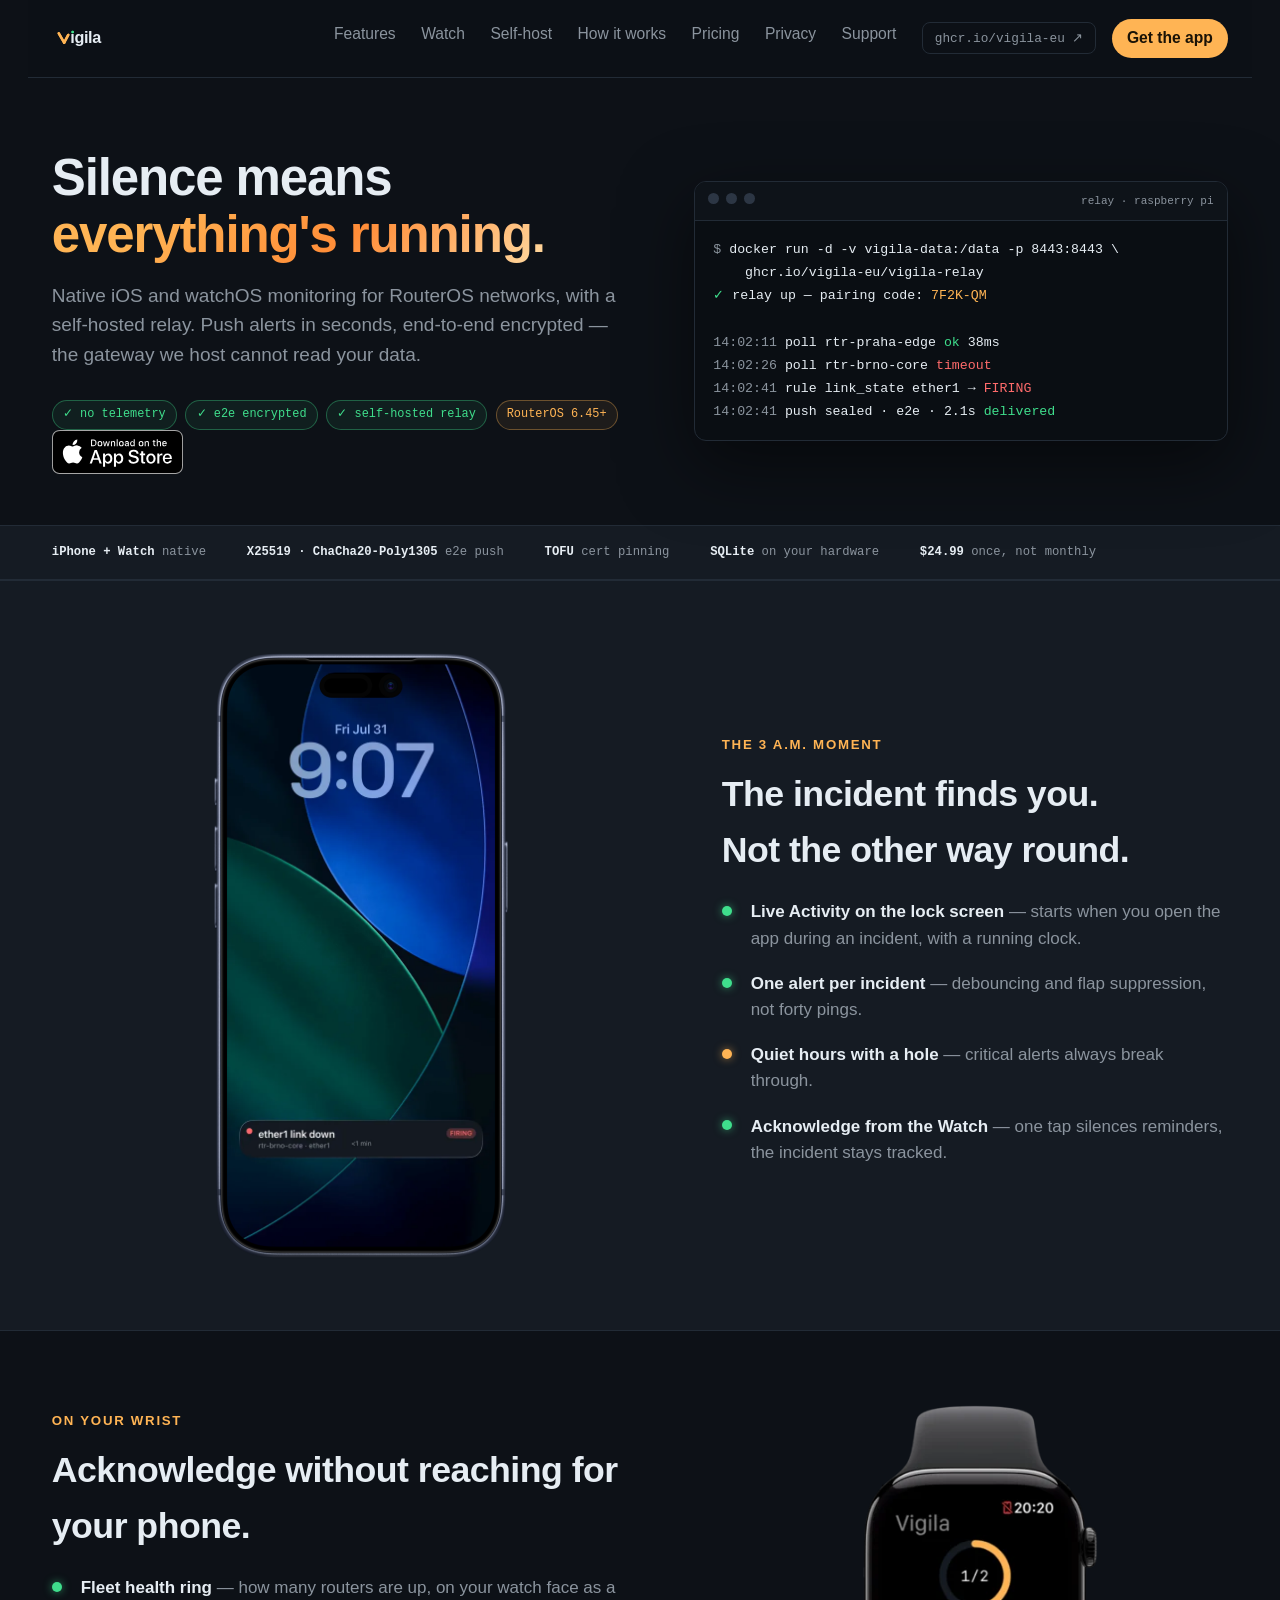
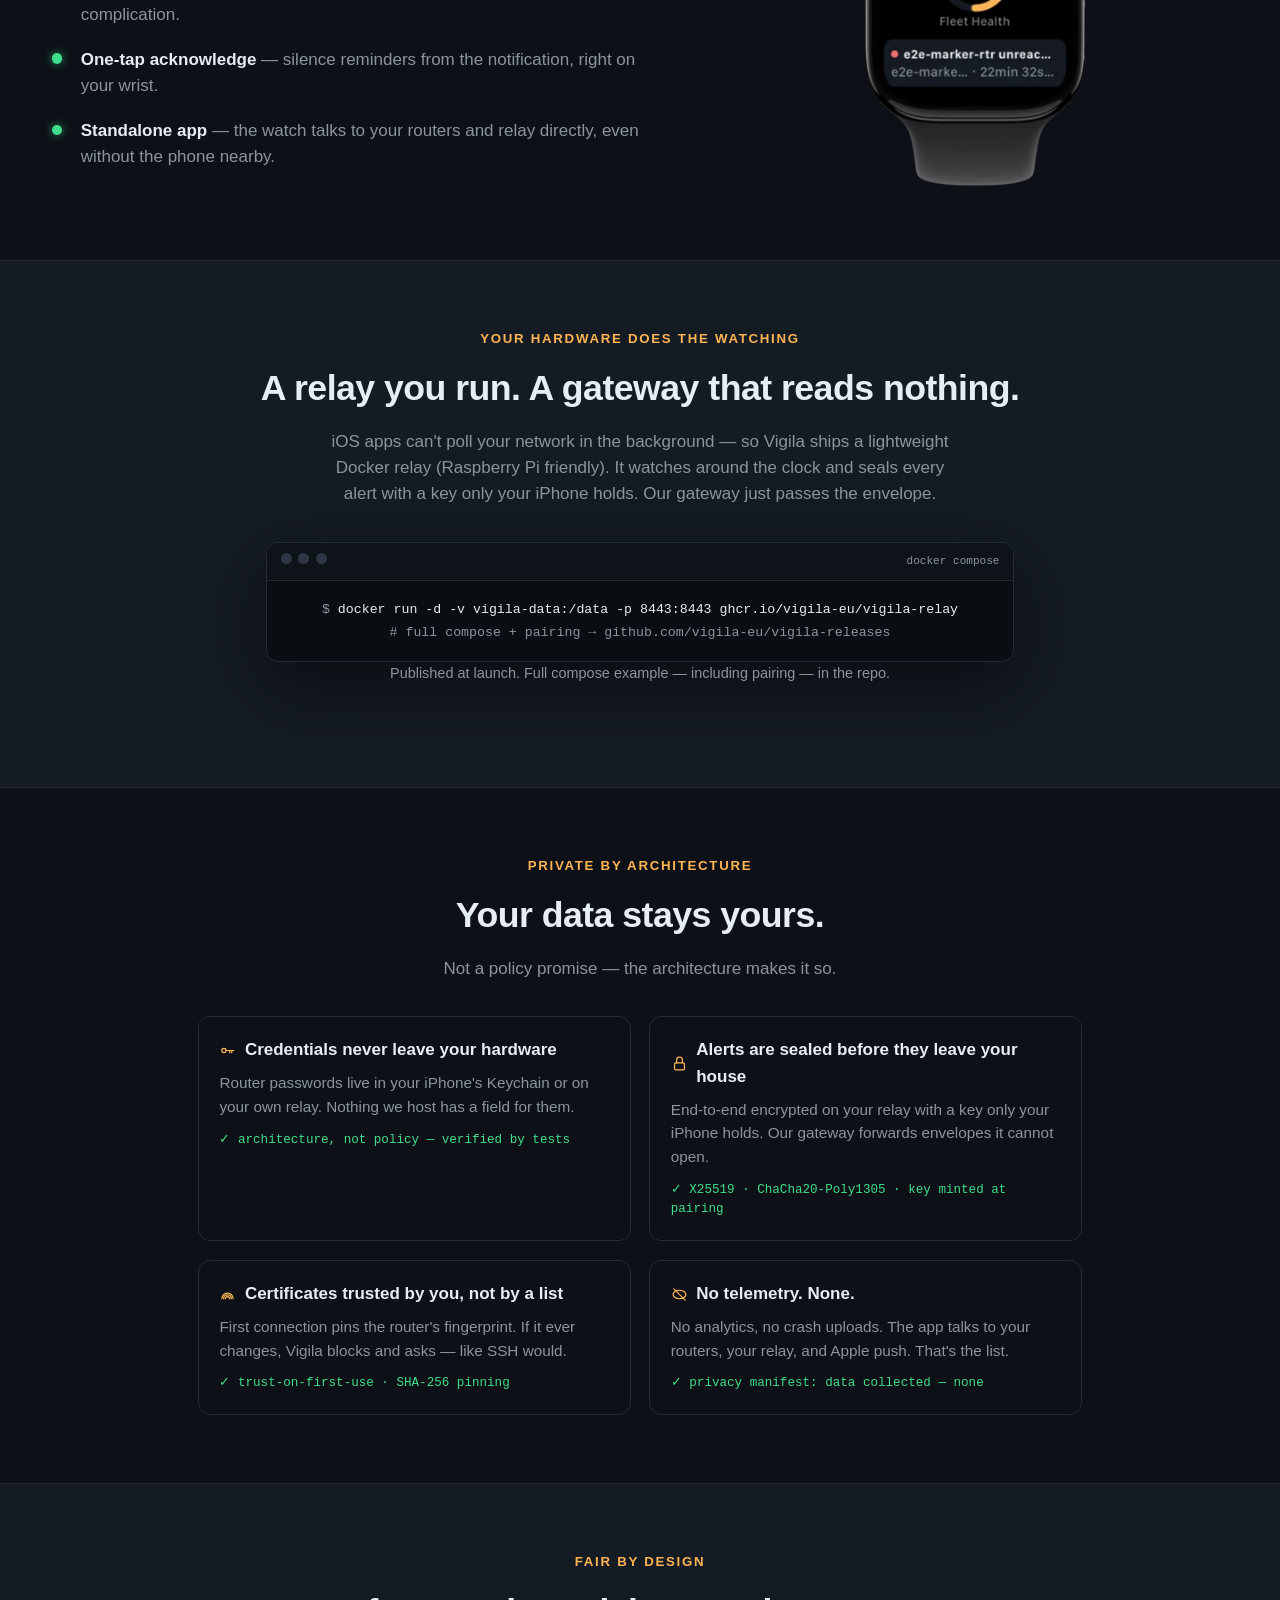
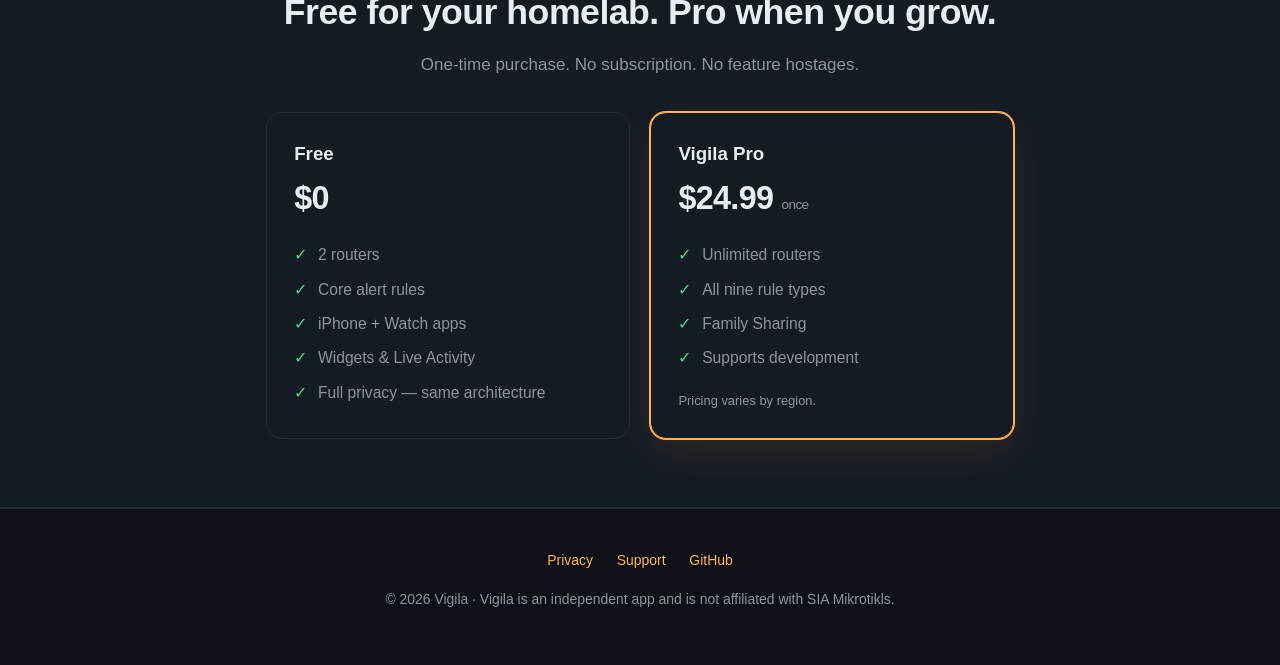
==== commit 868eb840: "deploy: 96db964ff43cbf03f2236bcfd480283122079727 vigila-eu/website@96db964ff43cbf03f2236bcfd48028312" ====
--- a/index.html
+++ b/index.html
@@ -1,10 +1,10 @@
 <!DOCTYPE html><html lang="en"><head><meta charset="utf-8"><meta name="viewport" content="width=device-width, initial-scale=1"><link rel="icon" type="image/svg+xml" href="/favicon.svg"><title>Vigila — Router alerts, local-first</title><meta name="description" content="Reliable, end-to-end encrypted push alerts for RouterOS networks. No cloud account, no telemetry. Live dashboards on iPhone and Apple Watch."><link rel="canonical" href="https://vigila.eu/"><meta name="robots" content="noindex"><meta property="og:type" content="website"><meta property="og:title" content="Vigila — Router alerts, local-first"><meta property="og:description" content="Reliable, end-to-end encrypted push alerts for RouterOS networks. No cloud account, no telemetry. Live dashboards on iPhone and Apple Watch."><meta property="og:url" content="https://vigila.eu/"><meta property="og:image" content="https://vigila.eu/img/og-image.png"><meta name="twitter:card" content="summary_large_image"><meta name="twitter:title" content="Vigila — Router alerts, local-first"><meta name="twitter:description" content="Reliable, end-to-end encrypted push alerts for RouterOS networks. No cloud account, no telemetry. Live dashboards on iPhone and Apple Watch."><meta name="twitter:image" content="https://vigila.eu/img/og-image.png"><style>html{scroll-padding-top:5.5rem;font-size:17px}:root{--bg:#0d1117;--panel:#151b23;--line:#222b36;--accent:#ffb454;--ok:#3fde8c;--down:#ff6b6b;--text:#e6edf3;--muted:#8b949e;--sans:-apple-system,BlinkMacSystemFont,"SF Pro Display","SF Pro Text",Inter,sans-serif;--mono:ui-monospace,"SF Mono",Menlo,monospace;--grad:linear-gradient(135deg,#ffb454 20%,#ff8c37 60%,#ffd9a0)}*{box-sizing:border-box}html,body{margin:0}body{background:var(--bg);color:var(--text);font-family:var(--sans);line-height:1.6}a{color:var(--accent);text-decoration:none}a:hover{text-decoration:underline}:focus-visible{outline:2px solid var(--accent);outline-offset:3px;border-radius:6px}.grad-text{background:var(--grad);-webkit-text-fill-color:transparent;background-clip:text}nav{padding:1.1rem 0;z-index:50;-webkit-backdrop-filter:blur(18px);border-bottom:1px solid var(--line);background:#0d1117b8;align-items:center;max-width:72rem;margin:0 auto;padding-inline:1.4rem;font-size:.92rem;display:flex;position:sticky;top:0}nav .brand{color:var(--text);font-size:1.1rem;font-weight:700}nav .brand i{color:var(--accent);font-style:normal}nav .links{flex-wrap:wrap;justify-content:flex-end;gap:1.5rem;margin-left:auto;display:flex}nav .links a{white-space:nowrap;color:var(--muted)}nav .links a:hover{color:var(--text)}nav .ghchip{font-family:var(--mono);border:1px solid var(--line);color:var(--text);border-radius:8px;padding:.3rem .7rem;font-size:.75rem}nav .get{background:var(--accent);color:#1a1206;border-radius:999px;margin-left:.9rem;padding:.45rem .9rem;font-weight:650}nav .get:hover{filter:brightness(1.06);text-decoration:none}@media (width<=56rem){nav{flex-wrap:wrap;row-gap:.55rem;padding-block:.7rem}nav .links{scrollbar-width:none;flex-wrap:nowrap;flex-basis:100%;order:3;justify-content:flex-start;gap:1.1rem;overflow-x:auto}nav .get{margin-left:auto}html{scroll-padding-top:6.5rem}}footer{color:var(--muted);border-top:1px solid var(--line);padding:2.4rem 0 3.2rem;font-size:.82rem}footer .inner{max-width:var(--footer-width,72rem);margin:0 auto;padding:0 1.4rem}footer.boxed{max-width:var(--footer-width,72rem);margin:0 auto;padding-inline:1.4rem}footer.boxed .inner{max-width:none;padding:0}footer .links{flex-wrap:wrap;gap:1.4rem;margin-bottom:1rem;display:flex}footer p{margin:0}footer.center{text-align:center}footer.center .links{justify-content:center}footer.margin-top{margin-top:2rem}
-</style><link rel="stylesheet" href="/_astro/index.BwgeDpJ2.css"></head><body><nav><a class="brand" href="/" aria-label="Vigila — home"><img src="/img/logo.svg" alt="Vigila" width="93" height="24" style="height:1.5rem;width:auto;display:block"></a><div class="links"><a href="#glance">Features</a><a href="#watch">Watch</a><a href="#relay">Self-host</a><a href="/how-it-works">How it works</a><a href="#pricing">Pricing</a><a href="/privacy">Privacy</a><a href="/support">Support</a><a class="ghchip" href="https://github.com/vigila-eu/vigila-releases">ghcr.io/vigila-eu ↗</a></div><a class="get" href="#">Get the app</a></nav><main><header class="hero wrap" data-astro-cid-lcdefpme><div data-astro-cid-lcdefpme><h1 data-astro-cid-lcdefpme>Silence means <span class="grad-text" data-astro-cid-lcdefpme>everything's running.</span></h1><p class="sub" data-astro-cid-lcdefpme>Native iOS and watchOS monitoring for RouterOS networks, with a self-hosted relay. Push alerts in seconds, end-to-end encrypted — the gateway we host cannot read your data.</p><div class="chips" data-astro-cid-4rkvz5h7><span class="chip ok" data-astro-cid-4rkvz5h7>✓ no telemetry</span><span class="chip ok" data-astro-cid-4rkvz5h7>✓ e2e encrypted</span><span class="chip ok" data-astro-cid-4rkvz5h7>✓ self-hosted relay</span><span class="chip warn" data-astro-cid-4rkvz5h7>RouterOS 6.45+</span></div><div class="ctas" data-astro-cid-lcdefpme><a href="#" data-astro-cid-lcdefpme><img src="/img/appstore-badge.svg" alt="Download on the App Store" style="height:44px;width:auto;display:block" data-astro-cid-lcdefpme></a></div></div><div class="term" data-astro-cid-kenkipkp><div class="bar" aria-hidden="true" data-astro-cid-kenkipkp><i data-astro-cid-kenkipkp></i><i data-astro-cid-kenkipkp></i><i data-astro-cid-kenkipkp></i><span data-astro-cid-kenkipkp>relay · raspberry pi</span></div><pre data-astro-cid-kenkipkp><span class="c">$</span> docker run -d -v vigila-data:/data -p 8443:8443 \
+</style><link rel="stylesheet" href="/_astro/index.DLgCbkyt.css"></head><body><nav><a class="brand" href="/" aria-label="Vigila — home"><img src="/img/logo.svg" alt="Vigila" width="93" height="24" style="height:1.5rem;width:auto;display:block"></a><div class="links"><a href="#glance">Features</a><a href="#watch">Watch</a><a href="#relay">Self-host</a><a href="/how-it-works">How it works</a><a href="#pricing">Pricing</a><a href="/privacy">Privacy</a><a href="/support">Support</a><a class="ghchip" href="https://github.com/vigila-eu/vigila-releases">ghcr.io/vigila-eu ↗</a></div><a class="get" href="#">Get the app</a></nav><main><header class="hero wrap" data-astro-cid-lcdefpme><div data-astro-cid-lcdefpme><h1 data-astro-cid-lcdefpme>Silence means <span class="grad-text" data-astro-cid-lcdefpme>everything's running.</span></h1><p class="sub" data-astro-cid-lcdefpme>Native iOS and watchOS monitoring for RouterOS networks, with a self-hosted relay. Push alerts in seconds, end-to-end encrypted — the gateway we host cannot read your data.</p><div class="chips" data-astro-cid-4rkvz5h7><span class="chip ok" data-astro-cid-4rkvz5h7>✓ no telemetry</span><span class="chip ok" data-astro-cid-4rkvz5h7>✓ e2e encrypted</span><span class="chip ok" data-astro-cid-4rkvz5h7>✓ self-hosted relay</span><span class="chip warn" data-astro-cid-4rkvz5h7>RouterOS 6.45+</span></div><div class="ctas" data-astro-cid-lcdefpme><a href="#" data-astro-cid-lcdefpme><img src="/img/appstore-badge.svg" alt="Download on the App Store" style="height:44px;width:auto;display:block" data-astro-cid-lcdefpme></a></div></div><div class="term" data-astro-cid-kenkipkp><div class="bar" aria-hidden="true" data-astro-cid-kenkipkp><i data-astro-cid-kenkipkp></i><i data-astro-cid-kenkipkp></i><i data-astro-cid-kenkipkp></i><span data-astro-cid-kenkipkp>relay · raspberry pi</span></div><pre data-astro-cid-kenkipkp><span class="c">$</span> docker run -d -v vigila-data:/data -p 8443:8443 \
     ghcr.io/vigila-eu/vigila-relay
 <span class="g">✓</span> relay up — pairing code: <span class="a">7F2K-QM</span>
 
 <span class="c">14:02:11</span> poll rtr-praha-edge <span class="g">ok</span> 38ms
 <span class="c">14:02:26</span> poll rtr-brno-core <span class="r">timeout</span>
 <span class="c">14:02:41</span> rule link_state ether1 → <span class="r">FIRING</span>
-<span class="c">14:02:41</span> push sealed · e2e · 2.1s <span class="g">delivered</span></pre></div></header><div class="strip" data-astro-cid-sc4di4z7><div class="stripin" data-astro-cid-sc4di4z7><span data-astro-cid-sc4di4z7><b data-astro-cid-sc4di4z7>iPhone + Watch</b> native</span><span data-astro-cid-sc4di4z7><b data-astro-cid-sc4di4z7>X25519 · ChaCha20-Poly1305</b> e2e push</span><span data-astro-cid-sc4di4z7><b data-astro-cid-sc4di4z7>TOFU</b> cert pinning</span><span data-astro-cid-sc4di4z7><b data-astro-cid-sc4di4z7>SQLite</b> on your hardware</span><span data-astro-cid-sc4di4z7><b data-astro-cid-sc4di4z7>$24.99</b> once, not monthly</span></div></div><section class="alt" id="glance" data-astro-cid-lcdefpme><div class="wrap duo" data-astro-cid-lcdefpme><div class="lockshot" data-astro-cid-lcdefpme><picture data-astro-cid-lcdefpme><source type="image/webp" srcset="/img/framed/lockscreen-framed.webp 1x, /img/framed/lockscreen-framed@2x.webp 2x" data-astro-cid-lcdefpme><img alt="Lock screen with a live Vigila incident: ether1 link down, FIRING, 55 minutes" src="/img/framed/lockscreen-framed.png" srcset="/img/framed/lockscreen-framed.png 1x, /img/framed/lockscreen-framed@2x.png 2x" width="675" height="1380" loading="lazy" decoding="async" data-astro-cid-lcdefpme></picture></div><div data-astro-cid-lcdefpme><p class="eyebrow" data-astro-cid-lcdefpme>the 3 a.m. moment</p><h2 data-astro-cid-lcdefpme>The incident finds you.<br data-astro-cid-lcdefpme>Not the other way round.</h2><ul class="feat" data-astro-cid-lcdefpme><li data-astro-cid-lcdefpme><b data-astro-cid-lcdefpme>Live Activity on the lock screen</b> — starts when you open the app during an incident, with a running clock.</li><li data-astro-cid-lcdefpme><b data-astro-cid-lcdefpme>One alert per incident</b> — debouncing and flap suppression, not forty pings.</li><li class="warn" data-astro-cid-lcdefpme><b data-astro-cid-lcdefpme>Quiet hours with a hole</b> — critical alerts always break through.</li><li data-astro-cid-lcdefpme><b data-astro-cid-lcdefpme>Acknowledge from the Watch</b> — one tap silences reminders, the incident stays tracked.</li></ul></div></div></section><section id="watch" data-astro-cid-lcdefpme><div class="wrap duo" data-astro-cid-lcdefpme><div data-astro-cid-lcdefpme><p class="eyebrow" data-astro-cid-lcdefpme>on your wrist</p><h2 data-astro-cid-lcdefpme>Acknowledge without reaching for your phone.</h2><ul class="feat" data-astro-cid-lcdefpme><li data-astro-cid-lcdefpme><b data-astro-cid-lcdefpme>Fleet health ring</b> — how many routers are up, on your watch face as a complication.</li><li data-astro-cid-lcdefpme><b data-astro-cid-lcdefpme>One-tap acknowledge</b> — silence reminders from the notification, right on your wrist.</li><li data-astro-cid-lcdefpme><b data-astro-cid-lcdefpme>Standalone app</b> — the watch talks to your routers and relay directly, even without the phone nearby.</li></ul></div><div class="watchside" data-astro-cid-lcdefpme><picture data-astro-cid-lcdefpme><source type="image/webp" srcset="/img/framed/watch-framed.webp 1x, /img/framed/watch-framed@2x.webp 2x" data-astro-cid-lcdefpme><img alt="Vigila on Apple Watch — fleet health ring showing 1 of 2 routers healthy" src="/img/framed/watch-framed.png" srcset="/img/framed/watch-framed.png 1x, /img/framed/watch-framed@2x.png 2x" width="280" height="440" loading="lazy" decoding="async" data-astro-cid-lcdefpme></picture></div></div></section><section class="alt" id="relay" data-astro-cid-lcdefpme><div class="wrap center" data-astro-cid-lcdefpme><p class="eyebrow" data-astro-cid-lcdefpme>your hardware does the watching</p><h2 data-astro-cid-lcdefpme>A relay you run. A gateway that reads nothing.</h2><p class="lead" style="margin-inline:auto" data-astro-cid-lcdefpme>iOS apps can't poll your network in the background — so Vigila ships a lightweight Docker relay (Raspberry Pi friendly). It watches around the clock and seals every alert with a key only your iPhone holds. Our gateway just passes the envelope.</p><div class="relay-term" data-astro-cid-lcdefpme><div class="term" data-astro-cid-kenkipkp><div class="bar" aria-hidden="true" data-astro-cid-kenkipkp><i data-astro-cid-kenkipkp></i><i data-astro-cid-kenkipkp></i><i data-astro-cid-kenkipkp></i><span data-astro-cid-kenkipkp>docker compose</span></div><pre data-astro-cid-kenkipkp><span class="c">$</span> docker run -d -v vigila-data:/data -p 8443:8443 ghcr.io/vigila-eu/vigila-relay
+<span class="c">14:02:41</span> push sealed · e2e · 2.1s <span class="g">delivered</span></pre></div></header><div class="strip" data-astro-cid-sc4di4z7><div class="stripin" data-astro-cid-sc4di4z7><span data-astro-cid-sc4di4z7><b data-astro-cid-sc4di4z7>iPhone + Watch</b> native</span><span data-astro-cid-sc4di4z7><b data-astro-cid-sc4di4z7>X25519 · ChaCha20-Poly1305</b> e2e push</span><span data-astro-cid-sc4di4z7><b data-astro-cid-sc4di4z7>TOFU</b> cert pinning</span><span data-astro-cid-sc4di4z7><b data-astro-cid-sc4di4z7>SQLite</b> on your hardware</span><span data-astro-cid-sc4di4z7><b data-astro-cid-sc4di4z7>$24.99</b> once, not monthly</span></div></div><section class="alt" id="glance" data-astro-cid-lcdefpme><div class="wrap duo" data-astro-cid-lcdefpme><div class="lockshot" data-astro-cid-lcdefpme><div class="phone" data-astro-cid-lcdefpme><video class="screen" autoplay muted loop playsinline preload="metadata" poster="/video/demo-incident-poster.webp" width="540" height="1174" aria-label="Vigila reacting to an incident: ether1 link down fires on the lock screen, the dashboard shows the router down, then the alert detail and the router log." data-astro-cid-lcdefpme><source src="/video/demo-incident.mp4" type="video/mp4" data-astro-cid-lcdefpme></video><img class="still" src="/video/demo-incident-poster.webp" alt="Lock screen with a live Vigila incident: ether1 link down, FIRING" width="540" height="1174" loading="lazy" decoding="async" data-astro-cid-lcdefpme><img class="bezel" src="/img/iphone-bezel.png" alt="" aria-hidden="true" width="600" height="1227" loading="lazy" decoding="async" data-astro-cid-lcdefpme></div></div><div data-astro-cid-lcdefpme><p class="eyebrow" data-astro-cid-lcdefpme>the 3 a.m. moment</p><h2 data-astro-cid-lcdefpme>The incident finds you.<br data-astro-cid-lcdefpme>Not the other way round.</h2><ul class="feat" data-astro-cid-lcdefpme><li data-astro-cid-lcdefpme><b data-astro-cid-lcdefpme>Live Activity on the lock screen</b> — starts when you open the app during an incident, with a running clock.</li><li data-astro-cid-lcdefpme><b data-astro-cid-lcdefpme>One alert per incident</b> — debouncing and flap suppression, not forty pings.</li><li class="warn" data-astro-cid-lcdefpme><b data-astro-cid-lcdefpme>Quiet hours with a hole</b> — critical alerts always break through.</li><li data-astro-cid-lcdefpme><b data-astro-cid-lcdefpme>Acknowledge from the Watch</b> — one tap silences reminders, the incident stays tracked.</li></ul></div></div></section><section id="watch" data-astro-cid-lcdefpme><div class="wrap duo" data-astro-cid-lcdefpme><div data-astro-cid-lcdefpme><p class="eyebrow" data-astro-cid-lcdefpme>on your wrist</p><h2 data-astro-cid-lcdefpme>Acknowledge without reaching for your phone.</h2><ul class="feat" data-astro-cid-lcdefpme><li data-astro-cid-lcdefpme><b data-astro-cid-lcdefpme>Fleet health ring</b> — how many routers are up, on your watch face as a complication.</li><li data-astro-cid-lcdefpme><b data-astro-cid-lcdefpme>One-tap acknowledge</b> — silence reminders from the notification, right on your wrist.</li><li data-astro-cid-lcdefpme><b data-astro-cid-lcdefpme>Standalone app</b> — the watch talks to your routers and relay directly, even without the phone nearby.</li></ul></div><div class="watchside" data-astro-cid-lcdefpme><picture data-astro-cid-lcdefpme><source type="image/webp" srcset="/img/framed/watch-framed.webp 1x, /img/framed/watch-framed@2x.webp 2x" data-astro-cid-lcdefpme><img alt="Vigila on Apple Watch — fleet health ring showing 1 of 2 routers healthy" src="/img/framed/watch-framed.png" srcset="/img/framed/watch-framed.png 1x, /img/framed/watch-framed@2x.png 2x" width="280" height="440" loading="lazy" decoding="async" data-astro-cid-lcdefpme></picture></div></div></section><section class="alt" id="relay" data-astro-cid-lcdefpme><div class="wrap center" data-astro-cid-lcdefpme><p class="eyebrow" data-astro-cid-lcdefpme>your hardware does the watching</p><h2 data-astro-cid-lcdefpme>A relay you run. A gateway that reads nothing.</h2><p class="lead" style="margin-inline:auto" data-astro-cid-lcdefpme>iOS apps can't poll your network in the background — so Vigila ships a lightweight Docker relay (Raspberry Pi friendly). It watches around the clock and seals every alert with a key only your iPhone holds. Our gateway just passes the envelope.</p><div class="relay-term" data-astro-cid-lcdefpme><div class="term" data-astro-cid-kenkipkp><div class="bar" aria-hidden="true" data-astro-cid-kenkipkp><i data-astro-cid-kenkipkp></i><i data-astro-cid-kenkipkp></i><i data-astro-cid-kenkipkp></i><span data-astro-cid-kenkipkp>docker compose</span></div><pre data-astro-cid-kenkipkp><span class="c">$</span> docker run -d -v vigila-data:/data -p 8443:8443 ghcr.io/vigila-eu/vigila-relay
 <span class="c"># full compose + pairing → github.com/vigila-eu/vigila-releases</span></pre></div></div><p class="lead" style="margin-inline:auto;font-size:.85rem" data-astro-cid-lcdefpme>Published at launch. Full compose example — including pairing — in the repo.</p></div></section><section id="privacy" data-astro-cid-lcdefpme><div class="wrap" data-astro-cid-lcdefpme><div class="center" data-astro-cid-lcdefpme><p class="eyebrow" data-astro-cid-lcdefpme>private by architecture</p><h2 data-astro-cid-lcdefpme>Your data stays yours.</h2><p class="lead" style="margin-inline:auto" data-astro-cid-lcdefpme>Not a policy promise — the architecture makes it so.</p></div><div class="privgrid" data-astro-cid-lcdefpme><div class="pcard" data-astro-cid-lcdefpme><h3 data-astro-cid-lcdefpme><svg viewBox="0 0 24 24" fill="none" stroke="currentColor" stroke-width="1.75" stroke-linecap="round" stroke-linejoin="round" aria-hidden="true" data-astro-cid-lcdefpme><circle cx="7" cy="12" r="3" data-astro-cid-lcdefpme></circle><path d="M10 12h11M15 12v3M18 12v3" data-astro-cid-lcdefpme></path></svg> Credentials never leave your hardware</h3><p data-astro-cid-lcdefpme>Router passwords live in your iPhone's Keychain or on your own relay. Nothing we host has a field for them.</p><span class="proof" data-astro-cid-lcdefpme>architecture, not policy — <a href="https://github.com/vigila-eu/protocol" data-astro-cid-lcdefpme>verified by tests</a></span></div><div class="pcard" data-astro-cid-lcdefpme><h3 data-astro-cid-lcdefpme><svg viewBox="0 0 24 24" fill="none" stroke="currentColor" stroke-width="1.75" stroke-linecap="round" stroke-linejoin="round" aria-hidden="true" data-astro-cid-lcdefpme><rect x="5" y="11" width="14" height="10" rx="2" data-astro-cid-lcdefpme></rect><path d="M8 11V7a4 4 0 0 1 8 0v4" data-astro-cid-lcdefpme></path></svg> Alerts are sealed before they leave your house</h3><p data-astro-cid-lcdefpme>End-to-end encrypted on your relay with a key only your iPhone holds. Our gateway forwards envelopes it cannot open.</p><span class="proof" data-astro-cid-lcdefpme>X25519 · ChaCha20-Poly1305 · key minted at pairing</span></div><div class="pcard" data-astro-cid-lcdefpme><h3 data-astro-cid-lcdefpme><svg viewBox="0 0 24 24" fill="none" stroke="currentColor" stroke-width="1.75" stroke-linecap="round" stroke-linejoin="round" aria-hidden="true" data-astro-cid-lcdefpme><path d="M4 18a8 8 0 0 1 16 0M6.5 18a5.5 5.5 0 0 1 11 0M9 18a3 3 0 0 1 6 0" data-astro-cid-lcdefpme></path></svg> Certificates trusted by you, not by a list</h3><p data-astro-cid-lcdefpme>First connection pins the router's fingerprint. If it ever changes, Vigila blocks and asks — like SSH would.</p><span class="proof" data-astro-cid-lcdefpme>trust-on-first-use · SHA-256 pinning</span></div><div class="pcard" data-astro-cid-lcdefpme><h3 data-astro-cid-lcdefpme><svg viewBox="0 0 24 24" fill="none" stroke="currentColor" stroke-width="1.75" stroke-linecap="round" stroke-linejoin="round" aria-hidden="true" data-astro-cid-lcdefpme><path d="M3 12a9 6 0 0 1 18 0 9 6 0 0 1-18 0Z" data-astro-cid-lcdefpme></path><path d="M4 4L20 20" data-astro-cid-lcdefpme></path></svg> No telemetry. None.</h3><p data-astro-cid-lcdefpme>No analytics, no crash uploads. The app talks to your routers, your relay, and Apple push. That's the list.</p><span class="proof" data-astro-cid-lcdefpme>privacy manifest: data collected — none</span></div></div></div></section><section class="alt" id="pricing" data-astro-cid-lcdefpme><div class="wrap" data-astro-cid-lcdefpme><div class="center" data-astro-cid-lcdefpme><p class="eyebrow" data-astro-cid-lcdefpme>fair by design</p><h2 data-astro-cid-lcdefpme>Free for your homelab. Pro when you grow.</h2><p class="lead" style="margin-inline:auto" data-astro-cid-lcdefpme>One-time purchase. No subscription. No feature hostages.</p></div><div class="pricing" data-astro-cid-lcdefpme><div class="plan" data-astro-cid-lcdefpme><h3 data-astro-cid-lcdefpme>Free</h3><div class="price" data-astro-cid-lcdefpme>$0</div><ul data-astro-cid-lcdefpme><li data-astro-cid-lcdefpme>2 routers</li><li data-astro-cid-lcdefpme>Core alert rules</li><li data-astro-cid-lcdefpme>iPhone + Watch apps</li><li data-astro-cid-lcdefpme>Widgets &amp; Live Activity</li><li data-astro-cid-lcdefpme>Full privacy — same architecture</li></ul></div><div class="plan pro" data-astro-cid-lcdefpme><h3 data-astro-cid-lcdefpme>Vigila Pro</h3><div class="price" data-astro-cid-lcdefpme>$24.99 <small data-astro-cid-lcdefpme>once</small></div><ul data-astro-cid-lcdefpme><li data-astro-cid-lcdefpme>Unlimited routers</li><li data-astro-cid-lcdefpme>All nine rule types</li><li data-astro-cid-lcdefpme>Family Sharing</li><li data-astro-cid-lcdefpme>Supports development</li></ul><p class="fineprint" data-astro-cid-lcdefpme>Pricing varies by region.</p></div></div></div></section></main><footer class="center" style="--footer-width:72rem"><div class="inner"><div class="links"><a href="/privacy">Privacy</a><a href="/support">Support</a><a href="https://github.com/vigila-eu">GitHub</a></div><p>© 2026 Vigila · Vigila is an independent app and is not affiliated with SIA Mikrotikls.</p></div></footer></body></html>
--- a/_astro/index.DLgCbkyt.css
+++ b/_astro/index.DLgCbkyt.css
@@ -0,0 +1 @@
+.term[data-astro-cid-kenkipkp]{border:1px solid var(--line);background:#0a0e13;border-radius:12px;overflow:hidden;box-shadow:0 24px 70px #00000080}.bar[data-astro-cid-kenkipkp]{border-bottom:1px solid var(--line);background:#0e1319;gap:.4rem;padding:.6rem .8rem;display:flex}.bar[data-astro-cid-kenkipkp] i[data-astro-cid-kenkipkp]{background:#2c3644;border-radius:50%;width:.65rem;height:.65rem;display:block}.bar[data-astro-cid-kenkipkp] span[data-astro-cid-kenkipkp]{font-family:var(--mono);color:var(--muted);margin-left:auto;font-size:.65rem}pre[data-astro-cid-kenkipkp]{font-family:var(--mono);color:var(--text);margin:0;padding:1rem 1.1rem;font-size:.78rem;line-height:1.75;overflow-x:auto}pre[data-astro-cid-kenkipkp] .c{color:var(--muted)}pre[data-astro-cid-kenkipkp] .g{color:var(--ok)}pre[data-astro-cid-kenkipkp] .a{color:var(--accent)}pre[data-astro-cid-kenkipkp] .r{color:var(--down)}.chips[data-astro-cid-4rkvz5h7]{flex-wrap:wrap;gap:.5rem;display:flex}.chip[data-astro-cid-4rkvz5h7]{font-family:var(--mono);border-radius:999px;padding:.28rem .6rem;font-size:.7rem}.chip[data-astro-cid-4rkvz5h7].ok{color:var(--ok);background:#3fde8c12;border:1px solid #3fde8c59}.chip[data-astro-cid-4rkvz5h7].warn{color:var(--accent);background:#ffb45412;border:1px solid #ffb45459}.strip[data-astro-cid-sc4di4z7]{border-block:1px solid var(--line);background:var(--panel)}.stripin[data-astro-cid-sc4di4z7]{max-width:72rem;font-family:var(--mono);color:var(--muted);flex-wrap:wrap;gap:2.4rem;margin:0 auto;padding:1rem 1.4rem;font-size:.72rem;display:flex}.stripin[data-astro-cid-sc4di4z7] b[data-astro-cid-sc4di4z7]{color:var(--text);font-weight:600}body{line-height:1.55}.wrap[data-astro-cid-lcdefpme]{max-width:72rem;margin:0 auto;padding:0 1.4rem}.hero[data-astro-cid-lcdefpme]{grid-template-columns:1.05fr .95fr;align-items:center;gap:3rem;padding:4.2rem 1.4rem 3rem;display:grid}h1[data-astro-cid-lcdefpme]{letter-spacing:-.022em;margin:0 0 1rem;font-size:clamp(2rem,4.2vw,3rem);font-weight:740;line-height:1.12}.sub[data-astro-cid-lcdefpme]{color:var(--muted);max-width:34rem;margin:0 0 1.8rem;font-size:1.12rem}.ctas[data-astro-cid-lcdefpme]{flex-wrap:wrap;align-items:center;gap:1.1rem;display:flex}section[data-astro-cid-lcdefpme]{padding:4rem 0}section[data-astro-cid-lcdefpme].alt{background:var(--panel);border-block:1px solid var(--line)}.eyebrow[data-astro-cid-lcdefpme]{letter-spacing:.13em;text-transform:uppercase;color:var(--accent);margin:0 0 .7rem;font-size:.78rem;font-weight:700}h2[data-astro-cid-lcdefpme]{letter-spacing:-.015em;margin:0 0 .7rem;font-size:clamp(1.5rem,3vw,2.1rem);font-weight:720}.lead[data-astro-cid-lcdefpme]{color:var(--muted);max-width:38rem;margin:0 0 2rem}.duo[data-astro-cid-lcdefpme]{grid-template-columns:1.1fr .9fr;align-items:center;gap:3rem;display:grid}.duo[data-astro-cid-lcdefpme] .lockshot[data-astro-cid-lcdefpme],.duo[data-astro-cid-lcdefpme] .watchside[data-astro-cid-lcdefpme]{margin:0 auto}.duo[data-astro-cid-lcdefpme] .lockshot[data-astro-cid-lcdefpme]{max-width:300px}.duo[data-astro-cid-lcdefpme] .watchside[data-astro-cid-lcdefpme]{max-width:250px}.duo[data-astro-cid-lcdefpme] .watchside[data-astro-cid-lcdefpme] img[data-astro-cid-lcdefpme]{width:100%;height:auto;display:block}.phone[data-astro-cid-lcdefpme]{position:relative}.phone[data-astro-cid-lcdefpme] .bezel[data-astro-cid-lcdefpme]{z-index:2;pointer-events:none;width:100%;height:auto;display:block;position:relative}.phone[data-astro-cid-lcdefpme] .screen[data-astro-cid-lcdefpme],.phone[data-astro-cid-lcdefpme] .still[data-astro-cid-lcdefpme]{object-fit:cover;z-index:1;border-radius:8%/3.7%;width:89.333%;height:95%;position:absolute;top:2.5%;left:5.333%}.phone[data-astro-cid-lcdefpme] .still[data-astro-cid-lcdefpme]{display:none}@media (prefers-reduced-motion:reduce){.phone[data-astro-cid-lcdefpme] .screen[data-astro-cid-lcdefpme]{display:none}.phone[data-astro-cid-lcdefpme] .still[data-astro-cid-lcdefpme]{display:block}}ul[data-astro-cid-lcdefpme].feat{margin:0;padding:0;list-style:none}ul[data-astro-cid-lcdefpme].feat li[data-astro-cid-lcdefpme]{color:var(--muted);padding:.55rem 0 .55rem 1.7rem;position:relative}ul[data-astro-cid-lcdefpme].feat li[data-astro-cid-lcdefpme] b[data-astro-cid-lcdefpme]{color:var(--text);font-weight:620}ul[data-astro-cid-lcdefpme].feat li[data-astro-cid-lcdefpme]:before{content:"";background:var(--ok);border-radius:50%;width:.6rem;height:.6rem;position:absolute;top:.95rem;left:0;box-shadow:0 0 8px #3fde8c99}ul[data-astro-cid-lcdefpme].feat li[data-astro-cid-lcdefpme].warn:before{background:var(--accent);box-shadow:0 0 8px #ffb45499}.relay-term[data-astro-cid-lcdefpme]{max-width:44rem;margin:0 auto}.pricing[data-astro-cid-lcdefpme]{grid-template-columns:1fr 1fr;gap:1.2rem;max-width:44rem;margin:0 auto;display:grid}.plan[data-astro-cid-lcdefpme]{background:var(--panel);border:1px solid var(--line);border-radius:16px;padding:1.6rem}.plan[data-astro-cid-lcdefpme].pro{border-color:var(--accent);box-shadow:0 0 0 1px var(--accent),0 14px 44px #ffb45417}.plan[data-astro-cid-lcdefpme] h3[data-astro-cid-lcdefpme]{margin:0 0 .2rem;font-size:1.1rem}.plan[data-astro-cid-lcdefpme] .price[data-astro-cid-lcdefpme]{letter-spacing:-.02em;margin:.2rem 0 .9rem;font-size:1.9rem;font-weight:760}.plan[data-astro-cid-lcdefpme] .price[data-astro-cid-lcdefpme] small[data-astro-cid-lcdefpme]{color:var(--muted);font-size:.8rem;font-weight:500}.plan[data-astro-cid-lcdefpme] ul[data-astro-cid-lcdefpme]{color:var(--muted);margin:0;padding:0;font-size:.92rem;list-style:none}.plan[data-astro-cid-lcdefpme] li[data-astro-cid-lcdefpme]{padding:.3rem 0 .3rem 1.4rem;position:relative}.plan[data-astro-cid-lcdefpme] li[data-astro-cid-lcdefpme]:before{content:"✓";color:var(--ok);position:absolute;left:0}.plan[data-astro-cid-lcdefpme] .fineprint[data-astro-cid-lcdefpme]{color:var(--muted);margin:.9rem 0 0;font-size:.76rem}.center[data-astro-cid-lcdefpme]{text-align:center}.privgrid[data-astro-cid-lcdefpme]{grid-template-columns:repeat(2,1fr);gap:1.1rem;max-width:52rem;margin:2rem auto 0;display:grid}.pcard[data-astro-cid-lcdefpme]{background:var(--bg);border:1px solid var(--line);border-radius:12px;padding:1.2rem}.pcard[data-astro-cid-lcdefpme] h3[data-astro-cid-lcdefpme]{align-items:center;gap:.5rem;margin:0 0 .45rem;font-size:1rem;display:flex}.pcard[data-astro-cid-lcdefpme] h3[data-astro-cid-lcdefpme] svg[data-astro-cid-lcdefpme]{width:1rem;height:1rem;color:var(--accent);flex:none}.pcard[data-astro-cid-lcdefpme] p[data-astro-cid-lcdefpme]{color:var(--muted);margin:0;font-size:.9rem}.pcard[data-astro-cid-lcdefpme] .proof[data-astro-cid-lcdefpme]{font-family:var(--mono);color:var(--ok);margin-top:.7rem;font-size:.74rem;display:block}.pcard[data-astro-cid-lcdefpme] .proof[data-astro-cid-lcdefpme]:before{content:"✓ "}.pcard[data-astro-cid-lcdefpme] .proof[data-astro-cid-lcdefpme] a[data-astro-cid-lcdefpme]{color:inherit}@media (width<=56rem){.hero[data-astro-cid-lcdefpme],.duo[data-astro-cid-lcdefpme],.pricing[data-astro-cid-lcdefpme],.privgrid[data-astro-cid-lcdefpme]{grid-template-columns:1fr}}
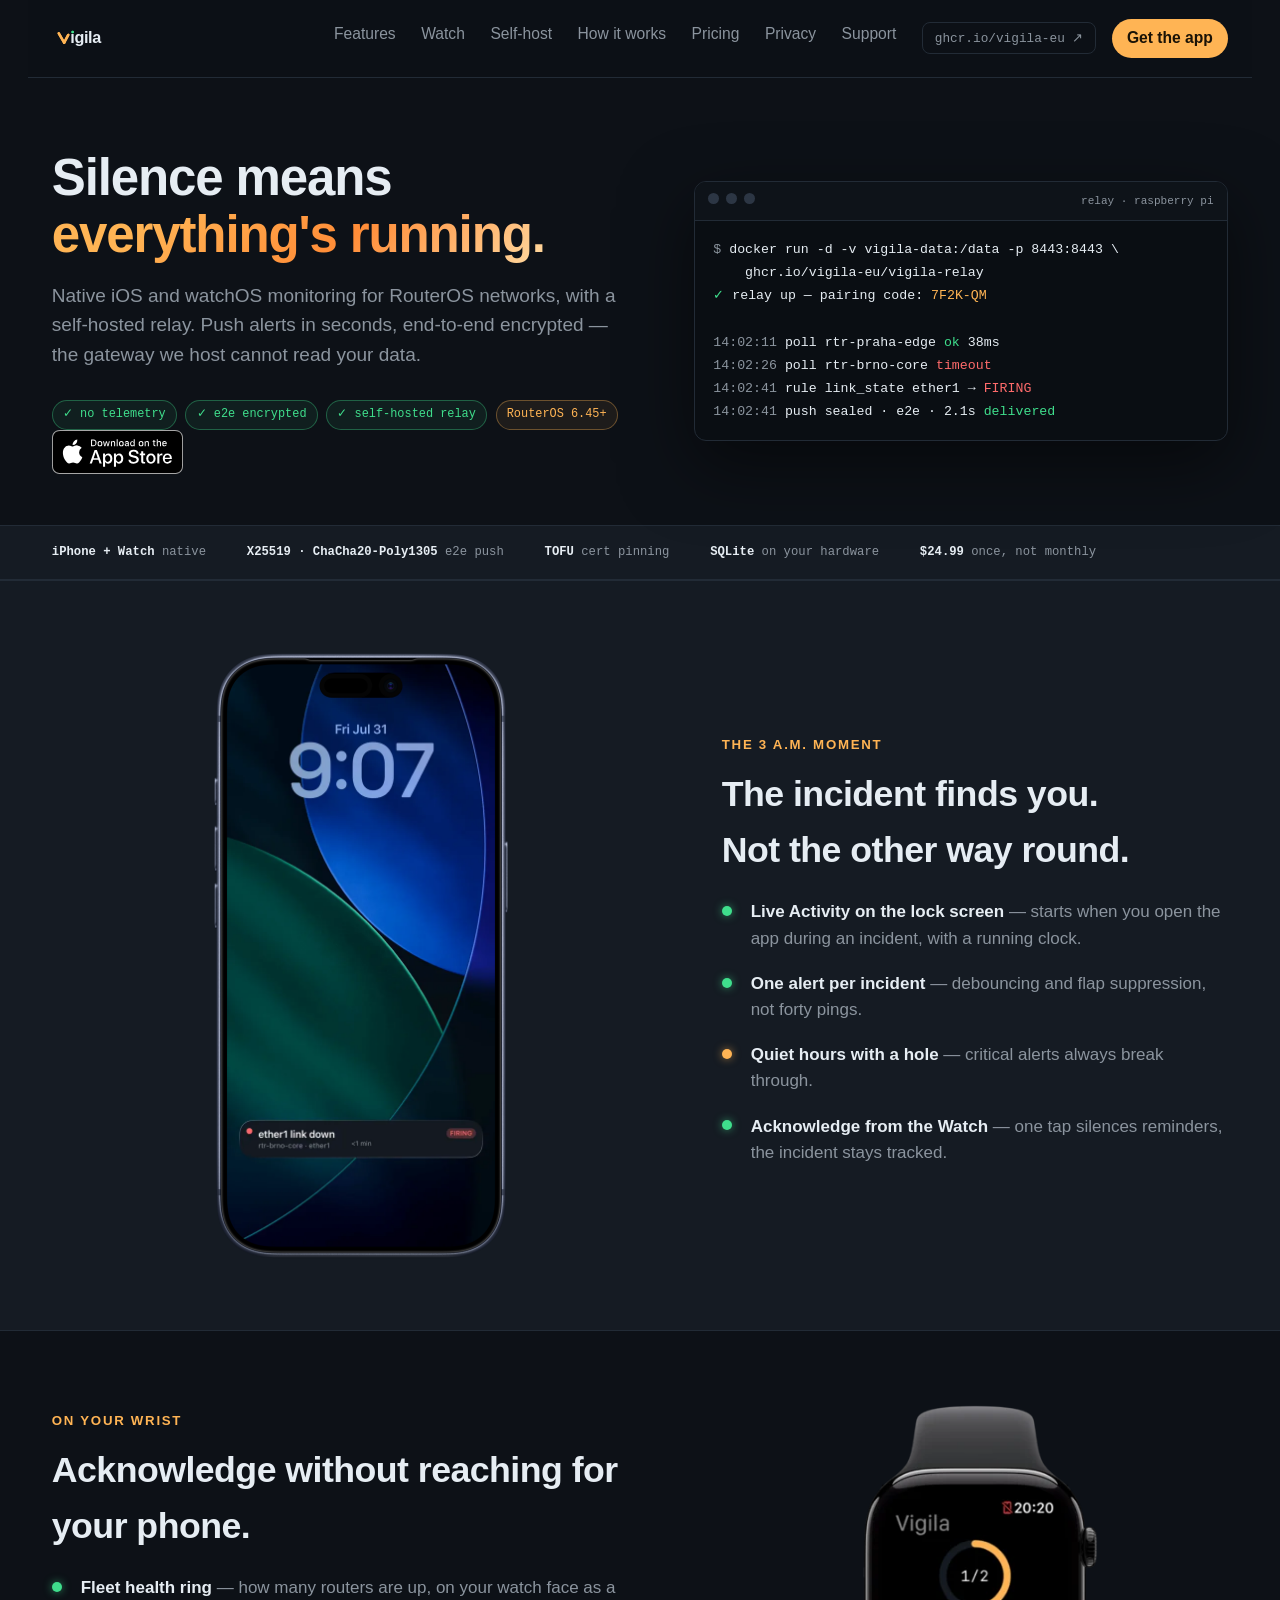
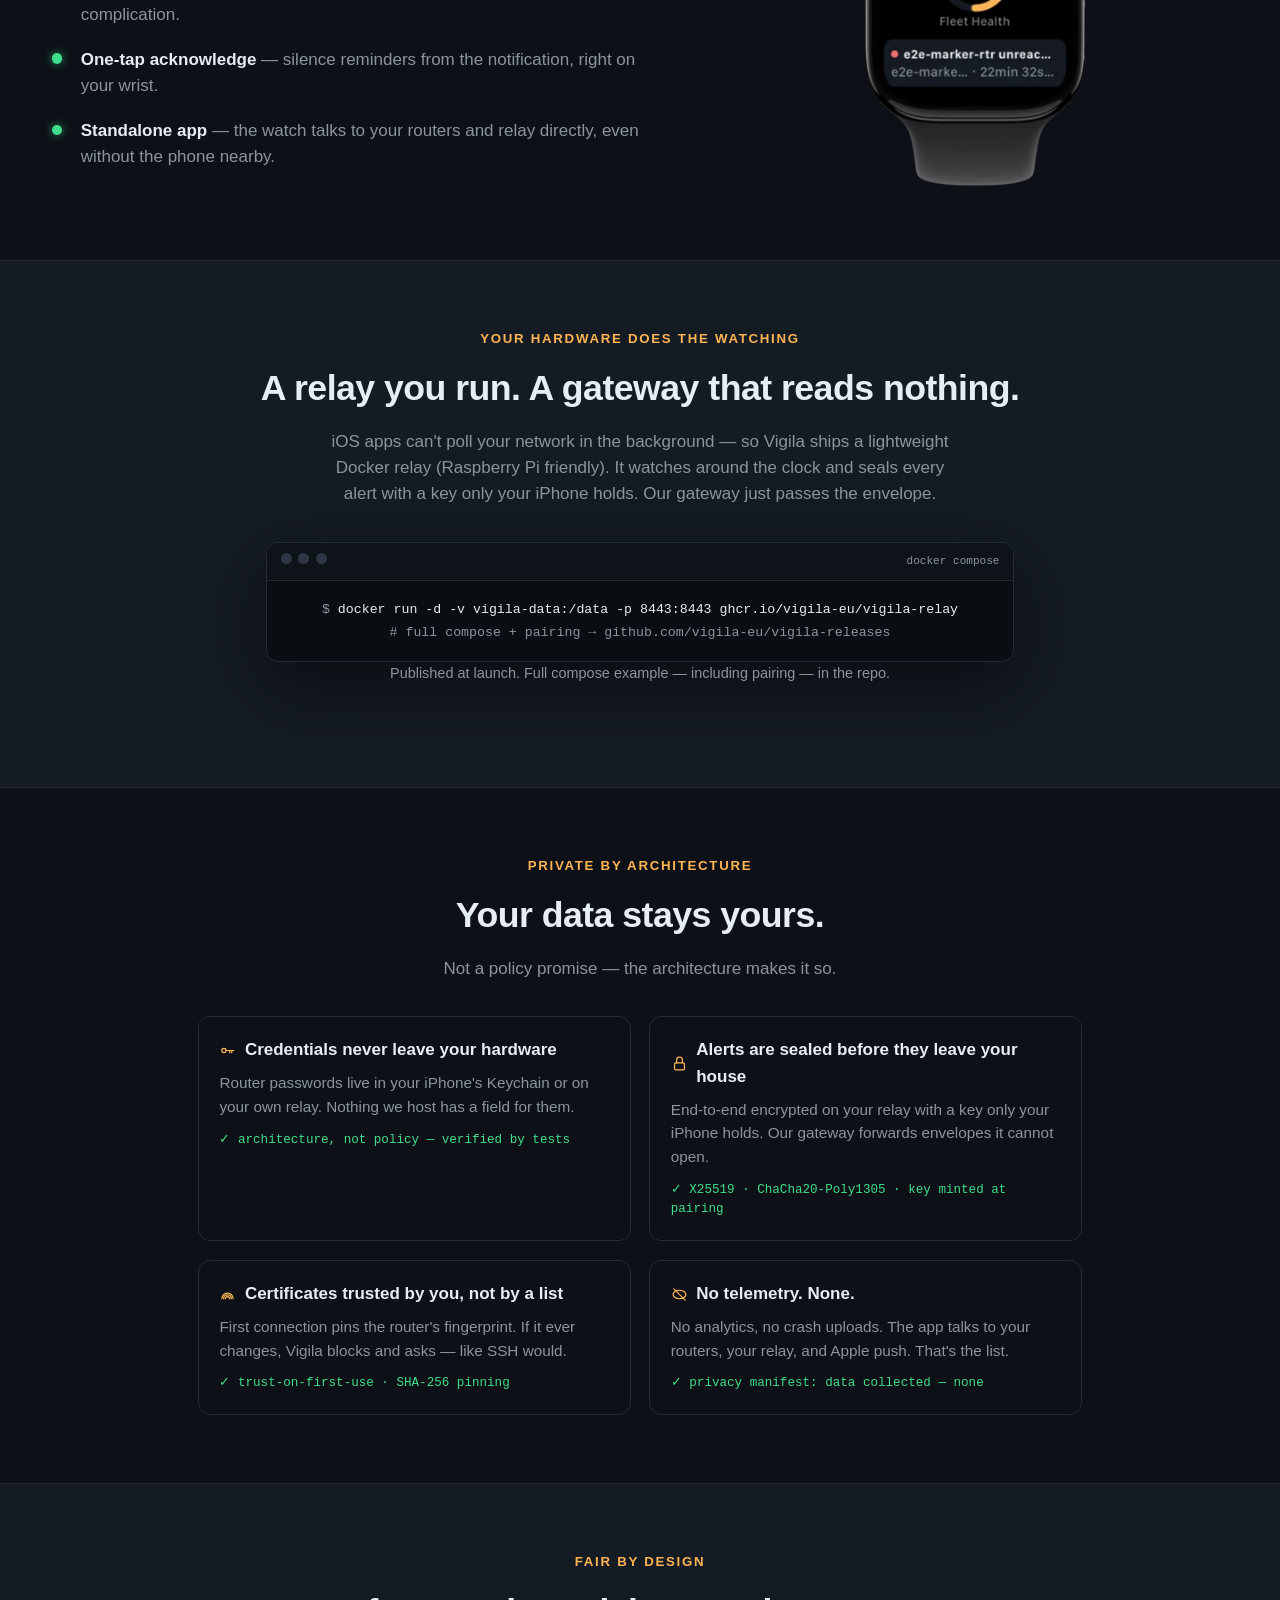
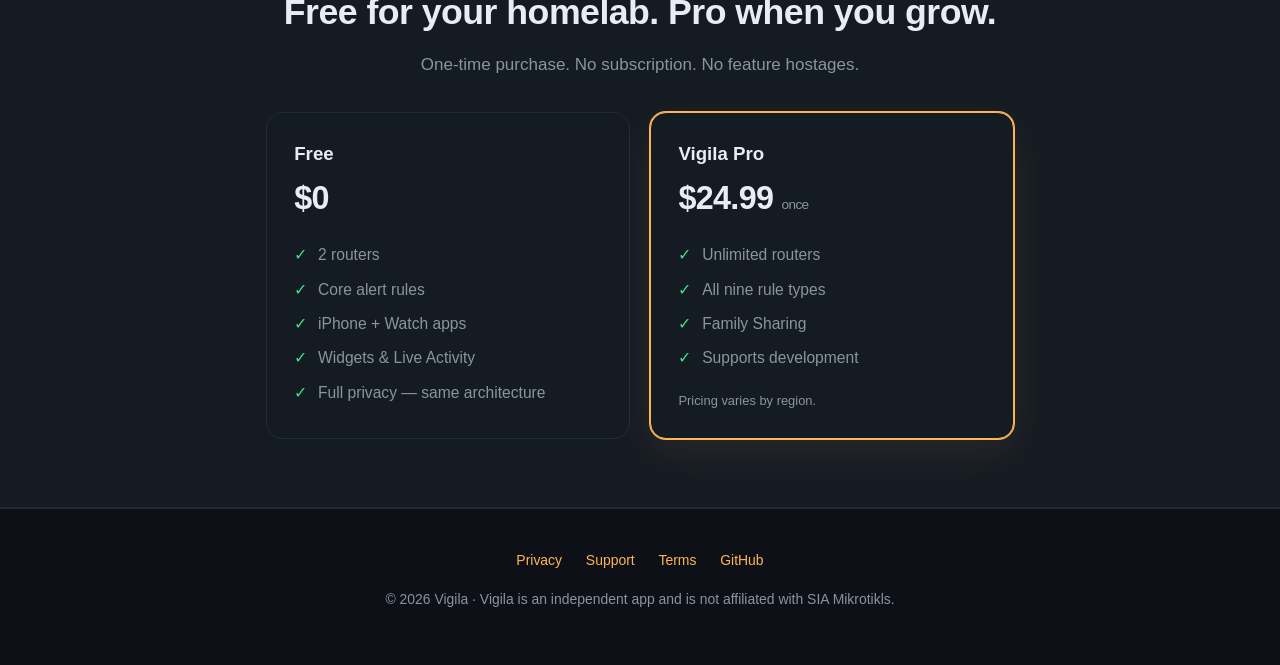
==== commit 4607c923: "deploy: fd3d781a25d1148eb4d210da4743e6d52b08515d vigila-eu/website@fd3d781a25d1148eb4d210da4743e6d52" ====
--- a/index.html
+++ b/index.html
@@ -7,4 +7,4 @@
 <span class="c">14:02:26</span> poll rtr-brno-core <span class="r">timeout</span>
 <span class="c">14:02:41</span> rule link_state ether1 → <span class="r">FIRING</span>
 <span class="c">14:02:41</span> push sealed · e2e · 2.1s <span class="g">delivered</span></pre></div></header><div class="strip" data-astro-cid-sc4di4z7><div class="stripin" data-astro-cid-sc4di4z7><span data-astro-cid-sc4di4z7><b data-astro-cid-sc4di4z7>iPhone + Watch</b> native</span><span data-astro-cid-sc4di4z7><b data-astro-cid-sc4di4z7>X25519 · ChaCha20-Poly1305</b> e2e push</span><span data-astro-cid-sc4di4z7><b data-astro-cid-sc4di4z7>TOFU</b> cert pinning</span><span data-astro-cid-sc4di4z7><b data-astro-cid-sc4di4z7>SQLite</b> on your hardware</span><span data-astro-cid-sc4di4z7><b data-astro-cid-sc4di4z7>$24.99</b> once, not monthly</span></div></div><section class="alt" id="glance" data-astro-cid-lcdefpme><div class="wrap duo" data-astro-cid-lcdefpme><div class="lockshot" data-astro-cid-lcdefpme><div class="phone" data-astro-cid-lcdefpme><video class="screen" autoplay muted loop playsinline preload="metadata" poster="/video/demo-incident-poster.webp" width="540" height="1174" aria-label="Vigila reacting to an incident: ether1 link down fires on the lock screen, the dashboard shows the router down, then the alert detail and the router log." data-astro-cid-lcdefpme><source src="/video/demo-incident.mp4" type="video/mp4" data-astro-cid-lcdefpme></video><img class="still" src="/video/demo-incident-poster.webp" alt="Lock screen with a live Vigila incident: ether1 link down, FIRING" width="540" height="1174" loading="lazy" decoding="async" data-astro-cid-lcdefpme><img class="bezel" src="/img/iphone-bezel.png" alt="" aria-hidden="true" width="600" height="1227" loading="lazy" decoding="async" data-astro-cid-lcdefpme></div></div><div data-astro-cid-lcdefpme><p class="eyebrow" data-astro-cid-lcdefpme>the 3 a.m. moment</p><h2 data-astro-cid-lcdefpme>The incident finds you.<br data-astro-cid-lcdefpme>Not the other way round.</h2><ul class="feat" data-astro-cid-lcdefpme><li data-astro-cid-lcdefpme><b data-astro-cid-lcdefpme>Live Activity on the lock screen</b> — starts when you open the app during an incident, with a running clock.</li><li data-astro-cid-lcdefpme><b data-astro-cid-lcdefpme>One alert per incident</b> — debouncing and flap suppression, not forty pings.</li><li class="warn" data-astro-cid-lcdefpme><b data-astro-cid-lcdefpme>Quiet hours with a hole</b> — critical alerts always break through.</li><li data-astro-cid-lcdefpme><b data-astro-cid-lcdefpme>Acknowledge from the Watch</b> — one tap silences reminders, the incident stays tracked.</li></ul></div></div></section><section id="watch" data-astro-cid-lcdefpme><div class="wrap duo" data-astro-cid-lcdefpme><div data-astro-cid-lcdefpme><p class="eyebrow" data-astro-cid-lcdefpme>on your wrist</p><h2 data-astro-cid-lcdefpme>Acknowledge without reaching for your phone.</h2><ul class="feat" data-astro-cid-lcdefpme><li data-astro-cid-lcdefpme><b data-astro-cid-lcdefpme>Fleet health ring</b> — how many routers are up, on your watch face as a complication.</li><li data-astro-cid-lcdefpme><b data-astro-cid-lcdefpme>One-tap acknowledge</b> — silence reminders from the notification, right on your wrist.</li><li data-astro-cid-lcdefpme><b data-astro-cid-lcdefpme>Standalone app</b> — the watch talks to your routers and relay directly, even without the phone nearby.</li></ul></div><div class="watchside" data-astro-cid-lcdefpme><picture data-astro-cid-lcdefpme><source type="image/webp" srcset="/img/framed/watch-framed.webp 1x, /img/framed/watch-framed@2x.webp 2x" data-astro-cid-lcdefpme><img alt="Vigila on Apple Watch — fleet health ring showing 1 of 2 routers healthy" src="/img/framed/watch-framed.png" srcset="/img/framed/watch-framed.png 1x, /img/framed/watch-framed@2x.png 2x" width="280" height="440" loading="lazy" decoding="async" data-astro-cid-lcdefpme></picture></div></div></section><section class="alt" id="relay" data-astro-cid-lcdefpme><div class="wrap center" data-astro-cid-lcdefpme><p class="eyebrow" data-astro-cid-lcdefpme>your hardware does the watching</p><h2 data-astro-cid-lcdefpme>A relay you run. A gateway that reads nothing.</h2><p class="lead" style="margin-inline:auto" data-astro-cid-lcdefpme>iOS apps can't poll your network in the background — so Vigila ships a lightweight Docker relay (Raspberry Pi friendly). It watches around the clock and seals every alert with a key only your iPhone holds. Our gateway just passes the envelope.</p><div class="relay-term" data-astro-cid-lcdefpme><div class="term" data-astro-cid-kenkipkp><div class="bar" aria-hidden="true" data-astro-cid-kenkipkp><i data-astro-cid-kenkipkp></i><i data-astro-cid-kenkipkp></i><i data-astro-cid-kenkipkp></i><span data-astro-cid-kenkipkp>docker compose</span></div><pre data-astro-cid-kenkipkp><span class="c">$</span> docker run -d -v vigila-data:/data -p 8443:8443 ghcr.io/vigila-eu/vigila-relay
-<span class="c"># full compose + pairing → github.com/vigila-eu/vigila-releases</span></pre></div></div><p class="lead" style="margin-inline:auto;font-size:.85rem" data-astro-cid-lcdefpme>Published at launch. Full compose example — including pairing — in the repo.</p></div></section><section id="privacy" data-astro-cid-lcdefpme><div class="wrap" data-astro-cid-lcdefpme><div class="center" data-astro-cid-lcdefpme><p class="eyebrow" data-astro-cid-lcdefpme>private by architecture</p><h2 data-astro-cid-lcdefpme>Your data stays yours.</h2><p class="lead" style="margin-inline:auto" data-astro-cid-lcdefpme>Not a policy promise — the architecture makes it so.</p></div><div class="privgrid" data-astro-cid-lcdefpme><div class="pcard" data-astro-cid-lcdefpme><h3 data-astro-cid-lcdefpme><svg viewBox="0 0 24 24" fill="none" stroke="currentColor" stroke-width="1.75" stroke-linecap="round" stroke-linejoin="round" aria-hidden="true" data-astro-cid-lcdefpme><circle cx="7" cy="12" r="3" data-astro-cid-lcdefpme></circle><path d="M10 12h11M15 12v3M18 12v3" data-astro-cid-lcdefpme></path></svg> Credentials never leave your hardware</h3><p data-astro-cid-lcdefpme>Router passwords live in your iPhone's Keychain or on your own relay. Nothing we host has a field for them.</p><span class="proof" data-astro-cid-lcdefpme>architecture, not policy — <a href="https://github.com/vigila-eu/protocol" data-astro-cid-lcdefpme>verified by tests</a></span></div><div class="pcard" data-astro-cid-lcdefpme><h3 data-astro-cid-lcdefpme><svg viewBox="0 0 24 24" fill="none" stroke="currentColor" stroke-width="1.75" stroke-linecap="round" stroke-linejoin="round" aria-hidden="true" data-astro-cid-lcdefpme><rect x="5" y="11" width="14" height="10" rx="2" data-astro-cid-lcdefpme></rect><path d="M8 11V7a4 4 0 0 1 8 0v4" data-astro-cid-lcdefpme></path></svg> Alerts are sealed before they leave your house</h3><p data-astro-cid-lcdefpme>End-to-end encrypted on your relay with a key only your iPhone holds. Our gateway forwards envelopes it cannot open.</p><span class="proof" data-astro-cid-lcdefpme>X25519 · ChaCha20-Poly1305 · key minted at pairing</span></div><div class="pcard" data-astro-cid-lcdefpme><h3 data-astro-cid-lcdefpme><svg viewBox="0 0 24 24" fill="none" stroke="currentColor" stroke-width="1.75" stroke-linecap="round" stroke-linejoin="round" aria-hidden="true" data-astro-cid-lcdefpme><path d="M4 18a8 8 0 0 1 16 0M6.5 18a5.5 5.5 0 0 1 11 0M9 18a3 3 0 0 1 6 0" data-astro-cid-lcdefpme></path></svg> Certificates trusted by you, not by a list</h3><p data-astro-cid-lcdefpme>First connection pins the router's fingerprint. If it ever changes, Vigila blocks and asks — like SSH would.</p><span class="proof" data-astro-cid-lcdefpme>trust-on-first-use · SHA-256 pinning</span></div><div class="pcard" data-astro-cid-lcdefpme><h3 data-astro-cid-lcdefpme><svg viewBox="0 0 24 24" fill="none" stroke="currentColor" stroke-width="1.75" stroke-linecap="round" stroke-linejoin="round" aria-hidden="true" data-astro-cid-lcdefpme><path d="M3 12a9 6 0 0 1 18 0 9 6 0 0 1-18 0Z" data-astro-cid-lcdefpme></path><path d="M4 4L20 20" data-astro-cid-lcdefpme></path></svg> No telemetry. None.</h3><p data-astro-cid-lcdefpme>No analytics, no crash uploads. The app talks to your routers, your relay, and Apple push. That's the list.</p><span class="proof" data-astro-cid-lcdefpme>privacy manifest: data collected — none</span></div></div></div></section><section class="alt" id="pricing" data-astro-cid-lcdefpme><div class="wrap" data-astro-cid-lcdefpme><div class="center" data-astro-cid-lcdefpme><p class="eyebrow" data-astro-cid-lcdefpme>fair by design</p><h2 data-astro-cid-lcdefpme>Free for your homelab. Pro when you grow.</h2><p class="lead" style="margin-inline:auto" data-astro-cid-lcdefpme>One-time purchase. No subscription. No feature hostages.</p></div><div class="pricing" data-astro-cid-lcdefpme><div class="plan" data-astro-cid-lcdefpme><h3 data-astro-cid-lcdefpme>Free</h3><div class="price" data-astro-cid-lcdefpme>$0</div><ul data-astro-cid-lcdefpme><li data-astro-cid-lcdefpme>2 routers</li><li data-astro-cid-lcdefpme>Core alert rules</li><li data-astro-cid-lcdefpme>iPhone + Watch apps</li><li data-astro-cid-lcdefpme>Widgets &amp; Live Activity</li><li data-astro-cid-lcdefpme>Full privacy — same architecture</li></ul></div><div class="plan pro" data-astro-cid-lcdefpme><h3 data-astro-cid-lcdefpme>Vigila Pro</h3><div class="price" data-astro-cid-lcdefpme>$24.99 <small data-astro-cid-lcdefpme>once</small></div><ul data-astro-cid-lcdefpme><li data-astro-cid-lcdefpme>Unlimited routers</li><li data-astro-cid-lcdefpme>All nine rule types</li><li data-astro-cid-lcdefpme>Family Sharing</li><li data-astro-cid-lcdefpme>Supports development</li></ul><p class="fineprint" data-astro-cid-lcdefpme>Pricing varies by region.</p></div></div></div></section></main><footer class="center" style="--footer-width:72rem"><div class="inner"><div class="links"><a href="/privacy">Privacy</a><a href="/support">Support</a><a href="https://github.com/vigila-eu">GitHub</a></div><p>© 2026 Vigila · Vigila is an independent app and is not affiliated with SIA Mikrotikls.</p></div></footer></body></html>+<span class="c"># full compose + pairing → github.com/vigila-eu/vigila-releases</span></pre></div></div><p class="lead" style="margin-inline:auto;font-size:.85rem" data-astro-cid-lcdefpme>Published at launch. Full compose example — including pairing — in the repo.</p></div></section><section id="privacy" data-astro-cid-lcdefpme><div class="wrap" data-astro-cid-lcdefpme><div class="center" data-astro-cid-lcdefpme><p class="eyebrow" data-astro-cid-lcdefpme>private by architecture</p><h2 data-astro-cid-lcdefpme>Your data stays yours.</h2><p class="lead" style="margin-inline:auto" data-astro-cid-lcdefpme>Not a policy promise — the architecture makes it so.</p></div><div class="privgrid" data-astro-cid-lcdefpme><div class="pcard" data-astro-cid-lcdefpme><h3 data-astro-cid-lcdefpme><svg viewBox="0 0 24 24" fill="none" stroke="currentColor" stroke-width="1.75" stroke-linecap="round" stroke-linejoin="round" aria-hidden="true" data-astro-cid-lcdefpme><circle cx="7" cy="12" r="3" data-astro-cid-lcdefpme></circle><path d="M10 12h11M15 12v3M18 12v3" data-astro-cid-lcdefpme></path></svg> Credentials never leave your hardware</h3><p data-astro-cid-lcdefpme>Router passwords live in your iPhone's Keychain or on your own relay. Nothing we host has a field for them.</p><span class="proof" data-astro-cid-lcdefpme>architecture, not policy — <a href="https://github.com/vigila-eu/protocol" data-astro-cid-lcdefpme>verified by tests</a></span></div><div class="pcard" data-astro-cid-lcdefpme><h3 data-astro-cid-lcdefpme><svg viewBox="0 0 24 24" fill="none" stroke="currentColor" stroke-width="1.75" stroke-linecap="round" stroke-linejoin="round" aria-hidden="true" data-astro-cid-lcdefpme><rect x="5" y="11" width="14" height="10" rx="2" data-astro-cid-lcdefpme></rect><path d="M8 11V7a4 4 0 0 1 8 0v4" data-astro-cid-lcdefpme></path></svg> Alerts are sealed before they leave your house</h3><p data-astro-cid-lcdefpme>End-to-end encrypted on your relay with a key only your iPhone holds. Our gateway forwards envelopes it cannot open.</p><span class="proof" data-astro-cid-lcdefpme>X25519 · ChaCha20-Poly1305 · key minted at pairing</span></div><div class="pcard" data-astro-cid-lcdefpme><h3 data-astro-cid-lcdefpme><svg viewBox="0 0 24 24" fill="none" stroke="currentColor" stroke-width="1.75" stroke-linecap="round" stroke-linejoin="round" aria-hidden="true" data-astro-cid-lcdefpme><path d="M4 18a8 8 0 0 1 16 0M6.5 18a5.5 5.5 0 0 1 11 0M9 18a3 3 0 0 1 6 0" data-astro-cid-lcdefpme></path></svg> Certificates trusted by you, not by a list</h3><p data-astro-cid-lcdefpme>First connection pins the router's fingerprint. If it ever changes, Vigila blocks and asks — like SSH would.</p><span class="proof" data-astro-cid-lcdefpme>trust-on-first-use · SHA-256 pinning</span></div><div class="pcard" data-astro-cid-lcdefpme><h3 data-astro-cid-lcdefpme><svg viewBox="0 0 24 24" fill="none" stroke="currentColor" stroke-width="1.75" stroke-linecap="round" stroke-linejoin="round" aria-hidden="true" data-astro-cid-lcdefpme><path d="M3 12a9 6 0 0 1 18 0 9 6 0 0 1-18 0Z" data-astro-cid-lcdefpme></path><path d="M4 4L20 20" data-astro-cid-lcdefpme></path></svg> No telemetry. None.</h3><p data-astro-cid-lcdefpme>No analytics, no crash uploads. The app talks to your routers, your relay, and Apple push. That's the list.</p><span class="proof" data-astro-cid-lcdefpme>privacy manifest: data collected — none</span></div></div></div></section><section class="alt" id="pricing" data-astro-cid-lcdefpme><div class="wrap" data-astro-cid-lcdefpme><div class="center" data-astro-cid-lcdefpme><p class="eyebrow" data-astro-cid-lcdefpme>fair by design</p><h2 data-astro-cid-lcdefpme>Free for your homelab. Pro when you grow.</h2><p class="lead" style="margin-inline:auto" data-astro-cid-lcdefpme>One-time purchase. No subscription. No feature hostages.</p></div><div class="pricing" data-astro-cid-lcdefpme><div class="plan" data-astro-cid-lcdefpme><h3 data-astro-cid-lcdefpme>Free</h3><div class="price" data-astro-cid-lcdefpme>$0</div><ul data-astro-cid-lcdefpme><li data-astro-cid-lcdefpme>2 routers</li><li data-astro-cid-lcdefpme>Core alert rules</li><li data-astro-cid-lcdefpme>iPhone + Watch apps</li><li data-astro-cid-lcdefpme>Widgets &amp; Live Activity</li><li data-astro-cid-lcdefpme>Full privacy — same architecture</li></ul></div><div class="plan pro" data-astro-cid-lcdefpme><h3 data-astro-cid-lcdefpme>Vigila Pro</h3><div class="price" data-astro-cid-lcdefpme>$24.99 <small data-astro-cid-lcdefpme>once</small></div><ul data-astro-cid-lcdefpme><li data-astro-cid-lcdefpme>Unlimited routers</li><li data-astro-cid-lcdefpme>All nine rule types</li><li data-astro-cid-lcdefpme>Family Sharing</li><li data-astro-cid-lcdefpme>Supports development</li></ul><p class="fineprint" data-astro-cid-lcdefpme>Pricing varies by region.</p></div></div></div></section></main><footer class="center" style="--footer-width:72rem"><div class="inner"><div class="links"><a href="/privacy">Privacy</a><a href="/support">Support</a><a href="/terms">Terms</a><a href="https://github.com/vigila-eu">GitHub</a></div><p>© 2026 Vigila · Vigila is an independent app and is not affiliated with SIA Mikrotikls.</p></div></footer></body></html>
